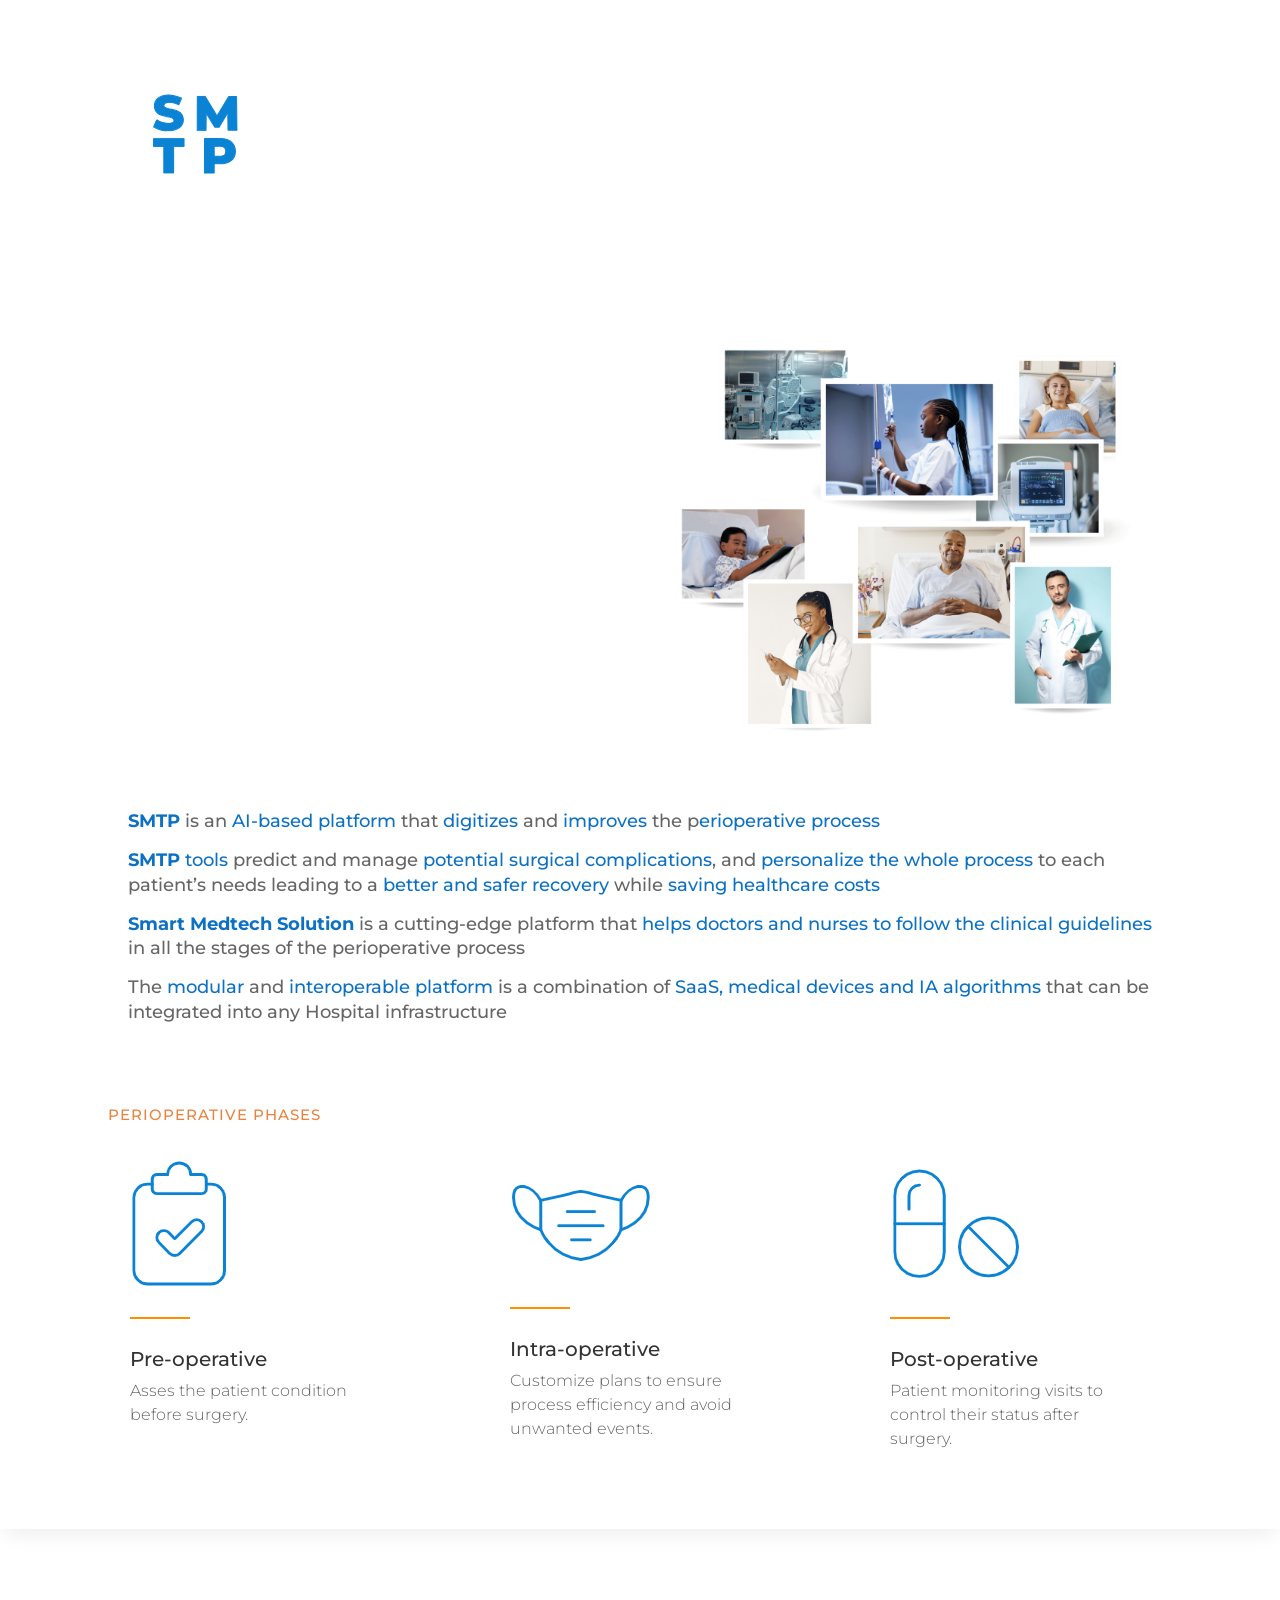
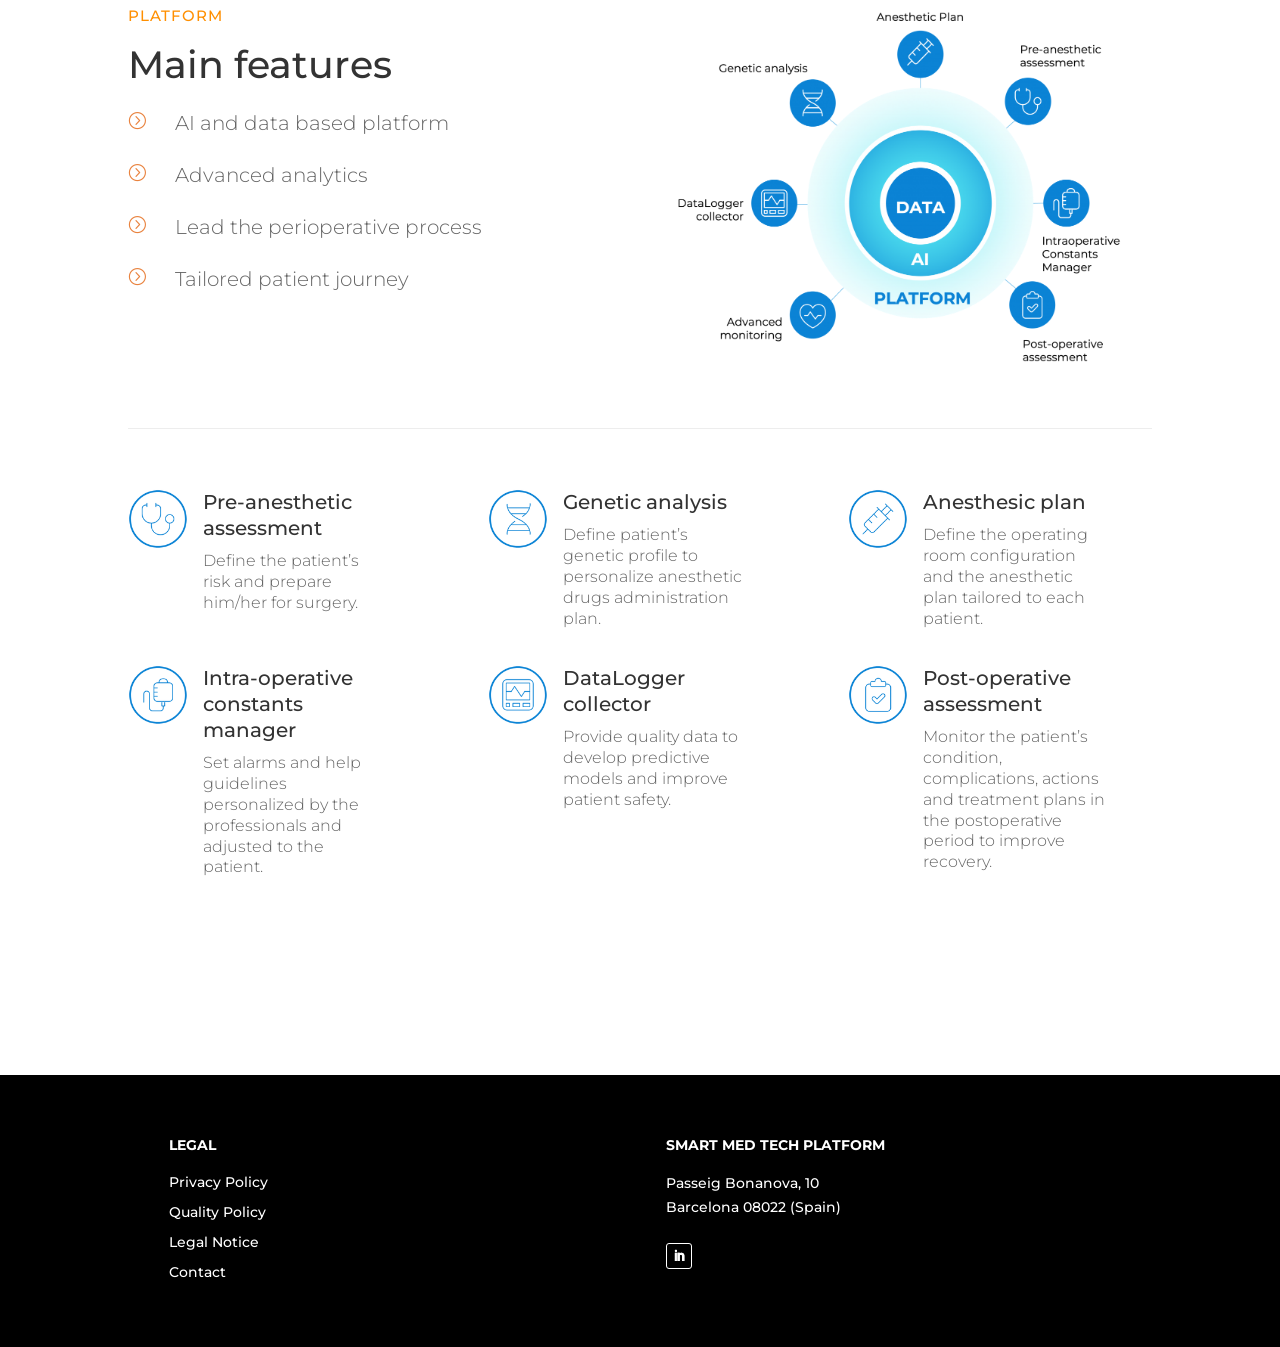
==== index.html @ 5426f7e4 "Static copy of smtp.health" ====
<!DOCTYPE html>
<html lang="en-US">
<head>
	<meta charset="UTF-8" />
<meta http-equiv="X-UA-Compatible" content="IE=edge">
	<script type="text/javascript">
		document.documentElement.className = 'js';
	</script>
	
	<title>SMTP | SmartMedTechPlatform</title>
<style id="et-builder-googlefonts-cached-inline">/* Original: https://fonts.googleapis.com/css?family=Montserrat:100,100italic,200,200italic,300,300italic,regular,italic,500,500italic,600,600italic,700,700italic,800,800italic,900,900italic&#038;subset=latin,latin-ext&#038;display=swap *//* User Agent: Mozilla/5.0 (Unknown; Linux x86_64) AppleWebKit/538.1 (KHTML, like Gecko) Safari/538.1 Daum/4.1 */@font-face {font-family: 'Montserrat';font-style: italic;font-weight: 100;font-display: swap;src: url(fonts/montserrat_v31_JTUFjIg1_i6t8kCHKm459Wx7xQYXK0vOoz6jq6R8WXZ0ow.ttf) format('truetype');}@font-face {font-family: 'Montserrat';font-style: italic;font-weight: 200;font-display: swap;src: url(fonts/montserrat_v31_JTUFjIg1_i6t8kCHKm459Wx7xQYXK0vOoz6jqyR9WXZ0ow.ttf) format('truetype');}@font-face {font-family: 'Montserrat';font-style: italic;font-weight: 300;font-display: swap;src: url(fonts/montserrat_v31_JTUFjIg1_i6t8kCHKm459Wx7xQYXK0vOoz6jq_p9WXZ0ow.ttf) format('truetype');}@font-face {font-family: 'Montserrat';font-style: italic;font-weight: 400;font-display: swap;src: url(fonts/montserrat_v31_JTUFjIg1_i6t8kCHKm459Wx7xQYXK0vOoz6jq6R9WXZ0ow.ttf) format('truetype');}@font-face {font-family: 'Montserrat';font-style: italic;font-weight: 500;font-display: swap;src: url(fonts/montserrat_v31_JTUFjIg1_i6t8kCHKm459Wx7xQYXK0vOoz6jq5Z9WXZ0ow.ttf) format('truetype');}@font-face {font-family: 'Montserrat';font-style: italic;font-weight: 600;font-display: swap;src: url(fonts/montserrat_v31_JTUFjIg1_i6t8kCHKm459Wx7xQYXK0vOoz6jq3p6WXZ0ow.ttf) format('truetype');}@font-face {font-family: 'Montserrat';font-style: italic;font-weight: 700;font-display: swap;src: url(fonts/montserrat_v31_JTUFjIg1_i6t8kCHKm459Wx7xQYXK0vOoz6jq0N6WXZ0ow.ttf) format('truetype');}@font-face {font-family: 'Montserrat';font-style: italic;font-weight: 800;font-display: swap;src: url(fonts/montserrat_v31_JTUFjIg1_i6t8kCHKm459Wx7xQYXK0vOoz6jqyR6WXZ0ow.ttf) format('truetype');}@font-face {font-family: 'Montserrat';font-style: italic;font-weight: 900;font-display: swap;src: url(fonts/montserrat_v31_JTUFjIg1_i6t8kCHKm459Wx7xQYXK0vOoz6jqw16WXZ0ow.ttf) format('truetype');}@font-face {font-family: 'Montserrat';font-style: normal;font-weight: 100;font-display: swap;src: url(fonts/montserrat_v31_JTUHjIg1_i6t8kCHKm4532VJOt5-QNFgpCtr6Xw3aX8.ttf) format('truetype');}@font-face {font-family: 'Montserrat';font-style: normal;font-weight: 200;font-display: swap;src: url(fonts/montserrat_v31_JTUHjIg1_i6t8kCHKm4532VJOt5-QNFgpCvr6Hw3aX8.ttf) format('truetype');}@font-face {font-family: 'Montserrat';font-style: normal;font-weight: 300;font-display: swap;src: url(fonts/montserrat_v31_JTUHjIg1_i6t8kCHKm4532VJOt5-QNFgpCs16Hw3aX8.ttf) format('truetype');}@font-face {font-family: 'Montserrat';font-style: normal;font-weight: 400;font-display: swap;src: url(fonts/montserrat_v31_JTUHjIg1_i6t8kCHKm4532VJOt5-QNFgpCtr6Hw3aX8.ttf) format('truetype');}@font-face {font-family: 'Montserrat';font-style: normal;font-weight: 500;font-display: swap;src: url(fonts/montserrat_v31_JTUHjIg1_i6t8kCHKm4532VJOt5-QNFgpCtZ6Hw3aX8.ttf) format('truetype');}@font-face {font-family: 'Montserrat';font-style: normal;font-weight: 600;font-display: swap;src: url(fonts/montserrat_v31_JTUHjIg1_i6t8kCHKm4532VJOt5-QNFgpCu173w3aX8.ttf) format('truetype');}@font-face {font-family: 'Montserrat';font-style: normal;font-weight: 700;font-display: swap;src: url(fonts/montserrat_v31_JTUHjIg1_i6t8kCHKm4532VJOt5-QNFgpCuM73w3aX8.ttf) format('truetype');}@font-face {font-family: 'Montserrat';font-style: normal;font-weight: 800;font-display: swap;src: url(fonts/montserrat_v31_JTUHjIg1_i6t8kCHKm4532VJOt5-QNFgpCvr73w3aX8.ttf) format('truetype');}@font-face {font-family: 'Montserrat';font-style: normal;font-weight: 900;font-display: swap;src: url(fonts/montserrat_v31_JTUHjIg1_i6t8kCHKm4532VJOt5-QNFgpCvC73w3aX8.ttf) format('truetype');}/* User Agent: Mozilla/5.0 (Windows NT 6.1; WOW64; rv:27.0) Gecko/20100101 Firefox/27.0 */@font-face {font-family: 'Montserrat';font-style: italic;font-weight: 100;font-display: swap;src: url(fonts/montserrat_v31_JTUFjIg1_i6t8kCHKm459Wx7xQYXK0vOoz6jq6R8WXZ0oA.woff) format('woff');}@font-face {font-family: 'Montserrat';font-style: italic;font-weight: 200;font-display: swap;src: url(fonts/montserrat_v31_JTUFjIg1_i6t8kCHKm459Wx7xQYXK0vOoz6jqyR9WXZ0oA.woff) format('woff');}@font-face {font-family: 'Montserrat';font-style: italic;font-weight: 300;font-display: swap;src: url(fonts/montserrat_v31_JTUFjIg1_i6t8kCHKm459Wx7xQYXK0vOoz6jq_p9WXZ0oA.woff) format('woff');}@font-face {font-family: 'Montserrat';font-style: italic;font-weight: 400;font-display: swap;src: url(fonts/montserrat_v31_JTUFjIg1_i6t8kCHKm459Wx7xQYXK0vOoz6jq6R9WXZ0oA.woff) format('woff');}@font-face {font-family: 'Montserrat';font-style: italic;font-weight: 500;font-display: swap;src: url(fonts/montserrat_v31_JTUFjIg1_i6t8kCHKm459Wx7xQYXK0vOoz6jq5Z9WXZ0oA.woff) format('woff');}@font-face {font-family: 'Montserrat';font-style: italic;font-weight: 600;font-display: swap;src: url(fonts/montserrat_v31_JTUFjIg1_i6t8kCHKm459Wx7xQYXK0vOoz6jq3p6WXZ0oA.woff) format('woff');}@font-face {font-family: 'Montserrat';font-style: italic;font-weight: 700;font-display: swap;src: url(fonts/montserrat_v31_JTUFjIg1_i6t8kCHKm459Wx7xQYXK0vOoz6jq0N6WXZ0oA.woff) format('woff');}@font-face {font-family: 'Montserrat';font-style: italic;font-weight: 800;font-display: swap;src: url(fonts/montserrat_v31_JTUFjIg1_i6t8kCHKm459Wx7xQYXK0vOoz6jqyR6WXZ0oA.woff) format('woff');}@font-face {font-family: 'Montserrat';font-style: italic;font-weight: 900;font-display: swap;src: url(fonts/montserrat_v31_JTUFjIg1_i6t8kCHKm459Wx7xQYXK0vOoz6jqw16WXZ0oA.woff) format('woff');}@font-face {font-family: 'Montserrat';font-style: normal;font-weight: 100;font-display: swap;src: url(fonts/montserrat_v31_JTUHjIg1_i6t8kCHKm4532VJOt5-QNFgpCtr6Xw3aXw.woff) format('woff');}@font-face {font-family: 'Montserrat';font-style: normal;font-weight: 200;font-display: swap;src: url(fonts/montserrat_v31_JTUHjIg1_i6t8kCHKm4532VJOt5-QNFgpCvr6Hw3aXw.woff) format('woff');}@font-face {font-family: 'Montserrat';font-style: normal;font-weight: 300;font-display: swap;src: url(fonts/montserrat_v31_JTUHjIg1_i6t8kCHKm4532VJOt5-QNFgpCs16Hw3aXw.woff) format('woff');}@font-face {font-family: 'Montserrat';font-style: normal;font-weight: 400;font-display: swap;src: url(fonts/montserrat_v31_JTUHjIg1_i6t8kCHKm4532VJOt5-QNFgpCtr6Hw3aXw.woff) format('woff');}@font-face {font-family: 'Montserrat';font-style: normal;font-weight: 500;font-display: swap;src: url(fonts/montserrat_v31_JTUHjIg1_i6t8kCHKm4532VJOt5-QNFgpCtZ6Hw3aXw.woff) format('woff');}@font-face {font-family: 'Montserrat';font-style: normal;font-weight: 600;font-display: swap;src: url(fonts/montserrat_v31_JTUHjIg1_i6t8kCHKm4532VJOt5-QNFgpCu173w3aXw.woff) format('woff');}@font-face {font-family: 'Montserrat';font-style: normal;font-weight: 700;font-display: swap;src: url(fonts/montserrat_v31_JTUHjIg1_i6t8kCHKm4532VJOt5-QNFgpCuM73w3aXw.woff) format('woff');}@font-face {font-family: 'Montserrat';font-style: normal;font-weight: 800;font-display: swap;src: url(fonts/montserrat_v31_JTUHjIg1_i6t8kCHKm4532VJOt5-QNFgpCvr73w3aXw.woff) format('woff');}@font-face {font-family: 'Montserrat';font-style: normal;font-weight: 900;font-display: swap;src: url(fonts/montserrat_v31_JTUHjIg1_i6t8kCHKm4532VJOt5-QNFgpCvC73w3aXw.woff) format('woff');}/* User Agent: Mozilla/5.0 (Windows NT 6.3; rv:39.0) Gecko/20100101 Firefox/39.0 */@font-face {font-family: 'Montserrat';font-style: italic;font-weight: 100;font-display: swap;src: url(fonts/montserrat_v31_JTUFjIg1_i6t8kCHKm459Wx7xQYXK0vOoz6jq6R8WXZ0pg.woff2) format('woff2');}@font-face {font-family: 'Montserrat';font-style: italic;font-weight: 200;font-display: swap;src: url(fonts/montserrat_v31_JTUFjIg1_i6t8kCHKm459Wx7xQYXK0vOoz6jqyR9WXZ0pg.woff2) format('woff2');}@font-face {font-family: 'Montserrat';font-style: italic;font-weight: 300;font-display: swap;src: url(fonts/montserrat_v31_JTUFjIg1_i6t8kCHKm459Wx7xQYXK0vOoz6jq_p9WXZ0pg.woff2) format('woff2');}@font-face {font-family: 'Montserrat';font-style: italic;font-weight: 400;font-display: swap;src: url(fonts/montserrat_v31_JTUFjIg1_i6t8kCHKm459Wx7xQYXK0vOoz6jq6R9WXZ0pg.woff2) format('woff2');}@font-face {font-family: 'Montserrat';font-style: italic;font-weight: 500;font-display: swap;src: url(fonts/montserrat_v31_JTUFjIg1_i6t8kCHKm459Wx7xQYXK0vOoz6jq5Z9WXZ0pg.woff2) format('woff2');}@font-face {font-family: 'Montserrat';font-style: italic;font-weight: 600;font-display: swap;src: url(fonts/montserrat_v31_JTUFjIg1_i6t8kCHKm459Wx7xQYXK0vOoz6jq3p6WXZ0pg.woff2) format('woff2');}@font-face {font-family: 'Montserrat';font-style: italic;font-weight: 700;font-display: swap;src: url(fonts/montserrat_v31_JTUFjIg1_i6t8kCHKm459Wx7xQYXK0vOoz6jq0N6WXZ0pg.woff2) format('woff2');}@font-face {font-family: 'Montserrat';font-style: italic;font-weight: 800;font-display: swap;src: url(fonts/montserrat_v31_JTUFjIg1_i6t8kCHKm459Wx7xQYXK0vOoz6jqyR6WXZ0pg.woff2) format('woff2');}@font-face {font-family: 'Montserrat';font-style: italic;font-weight: 900;font-display: swap;src: url(fonts/montserrat_v31_JTUFjIg1_i6t8kCHKm459Wx7xQYXK0vOoz6jqw16WXZ0pg.woff2) format('woff2');}@font-face {font-family: 'Montserrat';font-style: normal;font-weight: 100;font-display: swap;src: url(fonts/montserrat_v31_JTUHjIg1_i6t8kCHKm4532VJOt5-QNFgpCtr6Xw3aXo.woff2) format('woff2');}@font-face {font-family: 'Montserrat';font-style: normal;font-weight: 200;font-display: swap;src: url(fonts/montserrat_v31_JTUHjIg1_i6t8kCHKm4532VJOt5-QNFgpCvr6Hw3aXo.woff2) format('woff2');}@font-face {font-family: 'Montserrat';font-style: normal;font-weight: 300;font-display: swap;src: url(fonts/montserrat_v31_JTUHjIg1_i6t8kCHKm4532VJOt5-QNFgpCs16Hw3aXo.woff2) format('woff2');}@font-face {font-family: 'Montserrat';font-style: normal;font-weight: 400;font-display: swap;src: url(fonts/montserrat_v31_JTUHjIg1_i6t8kCHKm4532VJOt5-QNFgpCtr6Hw3aXo.woff2) format('woff2');}@font-face {font-family: 'Montserrat';font-style: normal;font-weight: 500;font-display: swap;src: url(fonts/montserrat_v31_JTUHjIg1_i6t8kCHKm4532VJOt5-QNFgpCtZ6Hw3aXo.woff2) format('woff2');}@font-face {font-family: 'Montserrat';font-style: normal;font-weight: 600;font-display: swap;src: url(fonts/montserrat_v31_JTUHjIg1_i6t8kCHKm4532VJOt5-QNFgpCu173w3aXo.woff2) format('woff2');}@font-face {font-family: 'Montserrat';font-style: normal;font-weight: 700;font-display: swap;src: url(fonts/montserrat_v31_JTUHjIg1_i6t8kCHKm4532VJOt5-QNFgpCuM73w3aXo.woff2) format('woff2');}@font-face {font-family: 'Montserrat';font-style: normal;font-weight: 800;font-display: swap;src: url(fonts/montserrat_v31_JTUHjIg1_i6t8kCHKm4532VJOt5-QNFgpCvr73w3aXo.woff2) format('woff2');}@font-face {font-family: 'Montserrat';font-style: normal;font-weight: 900;font-display: swap;src: url(fonts/montserrat_v31_JTUHjIg1_i6t8kCHKm4532VJOt5-QNFgpCvC73w3aXo.woff2) format('woff2');}</style><meta name='robots' content='max-image-preview:large' />
<script type="text/javascript">
			let jqueryParams=[],jQuery=function(r){return jqueryParams=[...jqueryParams,r],jQuery},$=function(r){return jqueryParams=[...jqueryParams,r],$};window.jQuery=jQuery,window.$=jQuery;let customHeadScripts=!1;jQuery.fn=jQuery.prototype={},$.fn=jQuery.prototype={},jQuery.noConflict=function(r){if(window.jQuery)return jQuery=window.jQuery,$=window.jQuery,customHeadScripts=!0,jQuery.noConflict},jQuery.ready=function(r){jqueryParams=[...jqueryParams,r]},$.ready=function(r){jqueryParams=[...jqueryParams,r]},jQuery.load=function(r){jqueryParams=[...jqueryParams,r]},$.load=function(r){jqueryParams=[...jqueryParams,r]},jQuery.fn.ready=function(r){jqueryParams=[...jqueryParams,r]},$.fn.ready=function(r){jqueryParams=[...jqueryParams,r]};</script><meta content="Divi v.4.11.3" name="generator"/><style id='divi-style-inline-inline-css' type='text/css'>
/*!
Theme Name: Divi
Theme URI: http://www.elegantthemes.com/gallery/divi/
Version: 4.11.3
Description: Smart. Flexible. Beautiful. Divi is the most powerful theme in our collection.
Author: Elegant Themes
Author URI: http://www.elegantthemes.com
License: GNU General Public License v2
License URI: http://www.gnu.org/licenses/gpl-2.0.html
*/

a,abbr,acronym,address,applet,b,big,blockquote,body,center,cite,code,dd,del,dfn,div,dl,dt,em,fieldset,font,form,h1,h2,h3,h4,h5,h6,html,i,iframe,img,ins,kbd,label,legend,li,object,ol,p,pre,q,s,samp,small,span,strike,strong,sub,sup,tt,u,ul,var{margin:0;padding:0;border:0;outline:0;font-size:100%;-ms-text-size-adjust:100%;-webkit-text-size-adjust:100%;vertical-align:baseline;background:transparent}body{line-height:1}ol,ul{list-style:none}blockquote,q{quotes:none}blockquote:after,blockquote:before,q:after,q:before{content:"";content:none}blockquote{margin:20px 0 30px;border-left:5px solid;padding-left:20px}:focus{outline:0}del{text-decoration:line-through}pre{overflow:auto;padding:10px}figure{margin:0}table{border-collapse:collapse;border-spacing:0}article,aside,footer,header,hgroup,nav,section{display:block}body{font-family:Open Sans,Arial,sans-serif;font-size:14px;color:#666;background-color:#fff;line-height:1.7em;font-weight:500;-webkit-font-smoothing:antialiased;-moz-osx-font-smoothing:grayscale}body.page-template-page-template-blank-php #page-container{padding-top:0!important}body.et_cover_background{background-size:cover!important;background-position:top!important;background-repeat:no-repeat!important;background-attachment:fixed}a{color:#2ea3f2}a,a:hover{text-decoration:none}p{padding-bottom:1em}p:not(.has-background):last-of-type{padding-bottom:0}p.et_normal_padding{padding-bottom:1em}strong{font-weight:700}cite,em,i{font-style:italic}code,pre{font-family:Courier New,monospace;margin-bottom:10px}ins{text-decoration:none}sub,sup{height:0;line-height:1;position:relative;vertical-align:baseline}sup{bottom:.8em}sub{top:.3em}dl{margin:0 0 1.5em}dl dt{font-weight:700}dd{margin-left:1.5em}blockquote p{padding-bottom:0}embed,iframe,object,video{max-width:100%}h1,h2,h3,h4,h5,h6{color:#333;padding-bottom:10px;line-height:1em;font-weight:500}h1 a,h2 a,h3 a,h4 a,h5 a,h6 a{color:inherit}h1{font-size:30px}h2{font-size:26px}h3{font-size:22px}h4{font-size:18px}h5{font-size:16px}h6{font-size:14px}input{-webkit-appearance:none}input[type=checkbox]{-webkit-appearance:checkbox}input[type=radio]{-webkit-appearance:radio}input.text,input.title,input[type=email],input[type=password],input[type=tel],input[type=text],select,textarea{background-color:#fff;border:1px solid #bbb;padding:2px;color:#4e4e4e}input.text:focus,input.title:focus,input[type=text]:focus,select:focus,textarea:focus{border-color:#2d3940;color:#3e3e3e}input.text,input.title,input[type=text],select,textarea{margin:0}textarea{padding:4px}button,input,select,textarea{font-family:inherit}img{max-width:100%;height:auto}.clear{clear:both}br.clear{margin:0;padding:0}.pagination{clear:both}#et_search_icon:hover,.et-social-icon a:hover,.et_password_protected_form .et_submit_button,.form-submit .et_pb_buttontton.alt.disabled,.nav-single a,.posted_in a{color:#2ea3f2}.et-search-form,blockquote{border-color:#2ea3f2}#main-content{background-color:#fff}.container{width:80%;max-width:1080px;margin:auto;position:relative}body:not(.et-tb) #main-content .container,body:not(.et-tb-has-header) #main-content .container{padding-top:58px}.et_full_width_page #main-content .container:before{display:none}.main_title{margin-bottom:20px}.et_password_protected_form .et_submit_button:hover,.form-submit .et_pb_button:hover{background:rgba(0,0,0,.05)}.et_button_icon_visible .et_pb_button{padding-right:2em;padding-left:.7em}.et_button_icon_visible .et_pb_button:after{opacity:1;margin-left:0}.et_button_left .et_pb_button:hover:after{left:.15em}.et_button_left .et_pb_button:after{margin-left:0;left:1em}.et_button_icon_visible.et_button_left .et_pb_button,.et_button_left .et_pb_button:hover,.et_button_left .et_pb_module .et_pb_button:hover{padding-left:2em;padding-right:.7em}.et_button_icon_visible.et_button_left .et_pb_button:after,.et_button_left .et_pb_button:hover:after{left:.15em}.et_password_protected_form .et_submit_button:hover,.form-submit .et_pb_button:hover{padding:.3em 1em}.et_button_no_icon .et_pb_button:after{display:none}.et_button_no_icon.et_button_icon_visible.et_button_left .et_pb_button,.et_button_no_icon.et_button_left .et_pb_button:hover,.et_button_no_icon .et_pb_button,.et_button_no_icon .et_pb_button:hover{padding:.3em 1em!important}.et_button_custom_icon .et_pb_button:after{line-height:1.7em}.et_button_custom_icon.et_button_icon_visible .et_pb_button:after,.et_button_custom_icon .et_pb_button:hover:after{margin-left:.3em}#left-area .post_format-post-format-gallery .wp-block-gallery:first-of-type{padding:0;margin-bottom:-16px}.entry-content table:not(.variations){border:1px solid #eee;margin:0 0 15px;text-align:left;width:100%}.entry-content thead th,.entry-content tr th{color:#555;font-weight:700;padding:9px 24px}.entry-content tr td{border-top:1px solid #eee;padding:6px 24px}#left-area ul,.entry-content ul,.et-l--body ul,.et-l--footer ul,.et-l--header ul{list-style-type:disc;padding:0 0 23px 1em;line-height:26px}#left-area ol,.entry-content ol,.et-l--body ol,.et-l--footer ol,.et-l--header ol{list-style-type:decimal;list-style-position:inside;padding:0 0 23px;line-height:26px}#left-area ul li ul,.entry-content ul li ol{padding:2px 0 2px 20px}#left-area ol li ul,.entry-content ol li ol,.et-l--body ol li ol,.et-l--footer ol li ol,.et-l--header ol li ol{padding:2px 0 2px 35px}#left-area ul.wp-block-gallery{display:-webkit-box;display:-ms-flexbox;display:flex;-ms-flex-wrap:wrap;flex-wrap:wrap;list-style-type:none;padding:0}#left-area ul.products{padding:0!important;line-height:1.7!important;list-style:none!important}.gallery-item a{display:block}.gallery-caption,.gallery-item a{width:90%}#wpadminbar{z-index:100001}#left-area .post-meta{font-size:14px;padding-bottom:15px}#left-area .post-meta a{text-decoration:none;color:#666}#left-area .et_featured_image{padding-bottom:7px}.single .post{padding-bottom:25px}body.single .et_audio_content{margin-bottom:-6px}.nav-single a{text-decoration:none;color:#2ea3f2;font-size:14px;font-weight:400}.nav-previous{float:left}.nav-next{float:right}.et_password_protected_form p input{background-color:#eee;border:none!important;width:100%!important;border-radius:0!important;font-size:14px;color:#999!important;padding:16px!important;-webkit-box-sizing:border-box;box-sizing:border-box}.et_password_protected_form label{display:none}.et_password_protected_form .et_submit_button{font-family:inherit;display:block;float:right;margin:8px auto 0;cursor:pointer}.post-password-required p.nocomments.container{max-width:100%}.post-password-required p.nocomments.container:before{display:none}.aligncenter,div.post .new-post .aligncenter{display:block;margin-left:auto;margin-right:auto}.wp-caption{border:1px solid #ddd;text-align:center;background-color:#f3f3f3;margin-bottom:10px;max-width:96%;padding:8px}.wp-caption.alignleft{margin:0 30px 20px 0}.wp-caption.alignright{margin:0 0 20px 30px}.wp-caption img{margin:0;padding:0;border:0}.wp-caption p.wp-caption-text{font-size:12px;padding:0 4px 5px;margin:0}.alignright{float:right}.alignleft{float:left}img.alignleft{display:inline;float:left;margin-right:15px}img.alignright{display:inline;float:right;margin-left:15px}.page.et_pb_pagebuilder_layout #main-content{background-color:transparent}body #main-content .et_builder_inner_content>h1,body #main-content .et_builder_inner_content>h2,body #main-content .et_builder_inner_content>h3,body #main-content .et_builder_inner_content>h4,body #main-content .et_builder_inner_content>h5,body #main-content .et_builder_inner_content>h6{line-height:1.4em}body #main-content .et_builder_inner_content>p{line-height:1.7em}.wp-block-pullquote{margin:20px 0 30px}.wp-block-pullquote.has-background blockquote{border-left:none}.wp-block-group.has-background{padding:1.5em 1.5em .5em}@media (min-width:981px){#left-area{width:79.125%;padding-bottom:23px}#main-content .container:before{content:"";position:absolute;top:0;height:100%;width:1px;background-color:#e2e2e2}.et_full_width_page #left-area,.et_no_sidebar #left-area{float:none;width:100%!important}.et_full_width_page #left-area{padding-bottom:0}.et_no_sidebar #main-content .container:before{display:none}}@media (max-width:980px){#page-container{padding-top:80px}.et-tb #page-container,.et-tb-has-header #page-container{padding-top:0!important}#left-area,#sidebar{width:100%!important}#main-content .container:before{display:none!important}.et_full_width_page .et_gallery_item:nth-child(4n+1){clear:none}}@media print{#page-container{padding-top:0!important}}#wp-admin-bar-et-use-visual-builder a:before{font-family:ETmodules!important;content:"\e625";font-size:30px!important;width:28px;margin-top:-3px;color:#974df3!important}#wp-admin-bar-et-use-visual-builder:hover a:before{color:#fff!important}#wp-admin-bar-et-use-visual-builder:hover a,#wp-admin-bar-et-use-visual-builder a:hover{transition:background-color .5s ease;-webkit-transition:background-color .5s ease;-moz-transition:background-color .5s ease;background-color:#7e3bd0!important;color:#fff!important}* html .clearfix,:first-child+html .clearfix{zoom:1}.iphone .et_pb_section_video_bg video::-webkit-media-controls-start-playback-button{display:none!important;-webkit-appearance:none}.et_mobile_device .et_pb_section_parallax .et_pb_parallax_css{background-attachment:scroll}.et-social-facebook a.icon:before{content:"\e093"}.et-social-twitter a.icon:before{content:"\e094"}.et-social-google-plus a.icon:before{content:"\e096"}.et-social-instagram a.icon:before{content:"\e09a"}.et-social-rss a.icon:before{content:"\e09e"}.ai1ec-single-event:after{content:" ";display:table;clear:both}.evcal_event_details .evcal_evdata_cell .eventon_details_shading_bot.eventon_details_shading_bot{z-index:3}.wp-block-divi-layout{margin-bottom:1em}*{-webkit-box-sizing:border-box;box-sizing:border-box}#et-info-email:before,#et-info-phone:before,#et_search_icon:before,.comment-reply-link:after,.et-cart-info span:before,.et-pb-arrow-next:before,.et-pb-arrow-prev:before,.et-social-icon a:before,.et_audio_container .mejs-playpause-button button:before,.et_audio_container .mejs-volume-button button:before,.et_overlay:before,.et_password_protected_form .et_submit_button:after,.et_pb_button:after,.et_pb_contact_reset:after,.et_pb_contact_submit:after,.et_pb_font_icon:before,.et_pb_newsletter_button:after,.et_pb_pricing_table_button:after,.et_pb_promo_button:after,.et_pb_social_icon a.icon:before,.et_pb_testimonial:before,.et_pb_toggle_title:before,.form-submit .et_pb_button:after,.mobile_menu_bar:before,a.et_pb_more_button:after{font-family:ETmodules!important;speak:none;font-style:normal;font-weight:400;-webkit-font-feature-settings:normal;font-feature-settings:normal;font-variant:normal;text-transform:none;line-height:1;-webkit-font-smoothing:antialiased;-moz-osx-font-smoothing:grayscale;text-shadow:0 0;direction:ltr}.et_pb_custom_button_icon.et_pb_button:after,.et_pb_login .et_pb_custom_button_icon.et_pb_button:after{content:attr(data-icon)}.et_pb_woo_custom_button_icon .et_pb_custom_button_icon.et_pb_button:after{content:attr(data-icon)!important}.et-pb-icon{font-family:ETmodules;content:attr(data-icon);speak:none;font-weight:400;-webkit-font-feature-settings:normal;font-feature-settings:normal;font-variant:normal;text-transform:none;line-height:1;-webkit-font-smoothing:antialiased;font-size:96px;font-style:normal;display:inline-block;-webkit-box-sizing:border-box;box-sizing:border-box;direction:ltr}#et-ajax-saving{display:none;-webkit-transition:background .3s,-webkit-box-shadow .3s;transition:background .3s,-webkit-box-shadow .3s;transition:background .3s,box-shadow .3s;transition:background .3s,box-shadow .3s,-webkit-box-shadow .3s;-webkit-box-shadow:rgba(0,139,219,.247059) 0 0 60px;box-shadow:0 0 60px rgba(0,139,219,.247059);position:fixed;top:50%;left:50%;width:50px;height:50px;background:#fff;border-radius:50px;margin:-25px 0 0 -25px;z-index:999999;text-align:center}#et-ajax-saving img{margin:9px}.et-safe-mode-indicator,.et-safe-mode-indicator:focus,.et-safe-mode-indicator:hover{-webkit-box-shadow:0 5px 10px rgba(41,196,169,.15);box-shadow:0 5px 10px rgba(41,196,169,.15);background:#29c4a9;color:#fff;font-size:14px;font-weight:600;padding:12px;line-height:16px;border-radius:3px;position:fixed;bottom:30px;right:30px;z-index:999999;text-decoration:none;font-family:Open Sans,sans-serif;-webkit-font-smoothing:antialiased;-moz-osx-font-smoothing:grayscale}.et_pb_button{font-size:20px;font-weight:500;padding:.3em 1em;line-height:1.7em!important;background-color:transparent;background-size:cover;background-position:50%;background-repeat:no-repeat;border:2px solid;border-radius:3px;-webkit-transition-duration:.2s;transition-duration:.2s;-webkit-transition-property:all!important;transition-property:all!important}.et_pb_button,.et_pb_button_inner{position:relative}.et_pb_button:hover,.et_pb_module .et_pb_button:hover{border:2px solid transparent;padding:.3em 2em .3em .7em}.et_pb_button:hover{background-color:hsla(0,0%,100%,.2)}.et_pb_bg_layout_light.et_pb_button:hover,.et_pb_bg_layout_light .et_pb_button:hover{background-color:rgba(0,0,0,.05)}.et_pb_button:after,.et_pb_button:before{font-size:32px;line-height:1em;content:"\35";opacity:0;position:absolute;margin-left:-1em;-webkit-transition:all .2s;transition:all .2s;text-transform:none;-webkit-font-feature-settings:"kern" off;font-feature-settings:"kern" off;font-variant:none;font-style:normal;font-weight:400;text-shadow:none}.et_pb_button.et_hover_enabled:hover:after,.et_pb_button.et_pb_hovered:hover:after{-webkit-transition:none!important;transition:none!important}.et_pb_button:before{display:none}.et_pb_button:hover:after{opacity:1;margin-left:0}.et_pb_column_1_3 h1,.et_pb_column_1_4 h1,.et_pb_column_1_5 h1,.et_pb_column_1_6 h1,.et_pb_column_2_5 h1{font-size:26px}.et_pb_column_1_3 h2,.et_pb_column_1_4 h2,.et_pb_column_1_5 h2,.et_pb_column_1_6 h2,.et_pb_column_2_5 h2{font-size:23px}.et_pb_column_1_3 h3,.et_pb_column_1_4 h3,.et_pb_column_1_5 h3,.et_pb_column_1_6 h3,.et_pb_column_2_5 h3{font-size:20px}.et_pb_column_1_3 h4,.et_pb_column_1_4 h4,.et_pb_column_1_5 h4,.et_pb_column_1_6 h4,.et_pb_column_2_5 h4{font-size:18px}.et_pb_column_1_3 h5,.et_pb_column_1_4 h5,.et_pb_column_1_5 h5,.et_pb_column_1_6 h5,.et_pb_column_2_5 h5{font-size:16px}.et_pb_column_1_3 h6,.et_pb_column_1_4 h6,.et_pb_column_1_5 h6,.et_pb_column_1_6 h6,.et_pb_column_2_5 h6{font-size:15px}.et_pb_bg_layout_dark,.et_pb_bg_layout_dark h1,.et_pb_bg_layout_dark h2,.et_pb_bg_layout_dark h3,.et_pb_bg_layout_dark h4,.et_pb_bg_layout_dark h5,.et_pb_bg_layout_dark h6{color:#fff!important}.et_pb_module.et_pb_text_align_left{text-align:left}.et_pb_module.et_pb_text_align_center{text-align:center}.et_pb_module.et_pb_text_align_right{text-align:right}.et_pb_module.et_pb_text_align_justified{text-align:justify}.clearfix:after{visibility:hidden;display:block;font-size:0;content:" ";clear:both;height:0}.et_pb_bg_layout_light .et_pb_more_button{color:#2ea3f2}.et_builder_inner_content{position:relative;z-index:1}header .et_builder_inner_content{z-index:2}.et_pb_css_mix_blend_mode_passthrough{mix-blend-mode:unset!important}.et_pb_image_container{margin:-20px -20px 29px}.et_pb_module_inner{position:relative}.et_hover_enabled_preview{z-index:2}.et_hover_enabled:hover{position:relative;z-index:2}.et_pb_all_tabs,.et_pb_module,.et_pb_posts_nav a,.et_pb_tab,.et_pb_with_background{background-size:cover;background-position:50%;background-repeat:no-repeat}.et_pb_with_border{position:relative;border:0 solid #333}.post-password-required .et_pb_row{padding:0;width:100%}.post-password-required .et_password_protected_form{min-height:0}body.et_pb_pagebuilder_layout.et_pb_show_title .post-password-required .et_password_protected_form h1,body:not(.et_pb_pagebuilder_layout) .post-password-required .et_password_protected_form h1{display:none}.et_pb_no_bg{padding:0!important}.et_overlay.et_pb_inline_icon:before,.et_pb_inline_icon:before{content:attr(data-icon)}.et_pb_more_button{color:inherit;text-shadow:none;text-decoration:none;display:inline-block;margin-top:20px}.et_parallax_bg_wrap{overflow:hidden;position:absolute;top:0;right:0;bottom:0;left:0}.et_parallax_bg{background-repeat:no-repeat;background-position:top;background-size:cover;position:absolute;bottom:0;left:0;width:100%;height:100%;display:block}.et_parallax_bg.et_parallax_bg__hover,.et_parallax_bg.et_parallax_bg_phone,.et_parallax_bg.et_parallax_bg_tablet,.et_pb_section_parallax_hover:hover .et_parallax_bg:not(.et_parallax_bg__hover){display:none}.et_pb_section_parallax_hover:hover .et_parallax_bg.et_parallax_bg__hover{display:block}.et_pb_module.et_pb_section_parallax,.et_pb_posts_nav a.et_pb_section_parallax,.et_pb_tab.et_pb_section_parallax{position:relative}.et_pb_section_parallax .et_pb_parallax_css,.et_pb_slides .et_parallax_bg.et_pb_parallax_css{background-attachment:fixed}body.et-bfb .et_pb_section_parallax .et_pb_parallax_css,body.et-bfb .et_pb_slides .et_parallax_bg.et_pb_parallax_css{background-attachment:scroll;bottom:auto}.et_pb_section_parallax.et_pb_column .et_pb_module,.et_pb_section_parallax.et_pb_row .et_pb_column,.et_pb_section_parallax.et_pb_row .et_pb_module{z-index:9;position:relative}.et_pb_more_button:hover:after{opacity:1;margin-left:0}.et_pb_preload .et_pb_section_video_bg,.et_pb_preload>div{visibility:hidden}.et_pb_preload,.et_pb_section.et_pb_section_video.et_pb_preload{position:relative;background:#464646!important}.et_pb_preload:before{content:"";position:absolute;top:50%;left:50%;background:url(wp-content/themes/Divi/includes/builder/styles/images/preloader.gif) no-repeat;border-radius:32px;width:32px;height:32px;margin:-16px 0 0 -16px}.box-shadow-overlay{position:absolute;top:0;left:0;width:100%;height:100%;z-index:10;pointer-events:none}.et_pb_section>.box-shadow-overlay~.et_pb_row{z-index:11}.et_pb_row>.box-shadow-overlay{z-index:8}.has-box-shadow-overlay{position:relative}.et_clickable{cursor:pointer}.screen-reader-text{border:0;clip:rect(1px,1px,1px,1px);-webkit-clip-path:inset(50%);clip-path:inset(50%);height:1px;margin:-1px;overflow:hidden;padding:0;position:absolute!important;width:1px;word-wrap:normal!important}.et_multi_view_hidden,.et_multi_view_hidden_image{display:none!important}@keyframes multi-view-image-fade{0%{opacity:0}10%{opacity:.1}20%{opacity:.2}30%{opacity:.3}40%{opacity:.4}50%{opacity:.5}60%{opacity:.6}70%{opacity:.7}80%{opacity:.8}90%{opacity:.9}to{opacity:1}}.et_multi_view_image__loading{visibility:hidden}.et_multi_view_image__loaded{-webkit-animation:multi-view-image-fade .5s;animation:multi-view-image-fade .5s}#et-pb-motion-effects-offset-tracker{visibility:hidden!important;opacity:0;position:absolute;top:0;left:0}.et-pb-before-scroll-animation{opacity:0}header.et-l.et-l--header:after{clear:both;display:block;content:""}.et_pb_module{-webkit-animation-timing-function:linear;animation-timing-function:linear;-webkit-animation-duration:.2s;animation-duration:.2s}@-webkit-keyframes fadeBottom{0%{opacity:0;-webkit-transform:translateY(10%);transform:translateY(10%)}to{opacity:1;-webkit-transform:translateY(0);transform:translateY(0)}}@keyframes fadeBottom{0%{opacity:0;-webkit-transform:translateY(10%);transform:translateY(10%)}to{opacity:1;-webkit-transform:translateY(0);transform:translateY(0)}}@-webkit-keyframes fadeLeft{0%{opacity:0;-webkit-transform:translateX(-10%);transform:translateX(-10%)}to{opacity:1;-webkit-transform:translateX(0);transform:translateX(0)}}@keyframes fadeLeft{0%{opacity:0;-webkit-transform:translateX(-10%);transform:translateX(-10%)}to{opacity:1;-webkit-transform:translateX(0);transform:translateX(0)}}@-webkit-keyframes fadeRight{0%{opacity:0;-webkit-transform:translateX(10%);transform:translateX(10%)}to{opacity:1;-webkit-transform:translateX(0);transform:translateX(0)}}@keyframes fadeRight{0%{opacity:0;-webkit-transform:translateX(10%);transform:translateX(10%)}to{opacity:1;-webkit-transform:translateX(0);transform:translateX(0)}}@-webkit-keyframes fadeTop{0%{opacity:0;-webkit-transform:translateY(-10%);transform:translateY(-10%)}to{opacity:1;-webkit-transform:translateX(0);transform:translateX(0)}}@keyframes fadeTop{0%{opacity:0;-webkit-transform:translateY(-10%);transform:translateY(-10%)}to{opacity:1;-webkit-transform:translateX(0);transform:translateX(0)}}@-webkit-keyframes fadeIn{0%{opacity:0}to{opacity:1}}@keyframes fadeIn{0%{opacity:0}to{opacity:1}}.et-waypoint:not(.et_pb_counters){opacity:0}@media (min-width:981px){.et_pb_section.et_section_specialty div.et_pb_row .et_pb_column .et_pb_column .et_pb_module.et-last-child,.et_pb_section.et_section_specialty div.et_pb_row .et_pb_column .et_pb_column .et_pb_module:last-child,.et_pb_section.et_section_specialty div.et_pb_row .et_pb_column .et_pb_row_inner .et_pb_column .et_pb_module.et-last-child,.et_pb_section.et_section_specialty div.et_pb_row .et_pb_column .et_pb_row_inner .et_pb_column .et_pb_module:last-child,.et_pb_section div.et_pb_row .et_pb_column .et_pb_module.et-last-child,.et_pb_section div.et_pb_row .et_pb_column .et_pb_module:last-child{margin-bottom:0}}@media (max-width:980px){.et_overlay.et_pb_inline_icon_tablet:before,.et_pb_inline_icon_tablet:before{content:attr(data-icon-tablet)}.et_parallax_bg.et_parallax_bg_tablet_exist{display:none}.et_parallax_bg.et_parallax_bg_tablet{display:block}.et_pb_column .et_pb_module{margin-bottom:30px}.et_pb_row .et_pb_column .et_pb_module.et-last-child,.et_pb_row .et_pb_column .et_pb_module:last-child,.et_section_specialty .et_pb_row .et_pb_column .et_pb_module.et-last-child,.et_section_specialty .et_pb_row .et_pb_column .et_pb_module:last-child{margin-bottom:0}.et_pb_more_button{display:inline-block!important}.et_pb_bg_layout_light_tablet.et_pb_button,.et_pb_bg_layout_light_tablet.et_pb_module.et_pb_button,.et_pb_bg_layout_light_tablet .et_pb_more_button{color:#2ea3f2}.et_pb_bg_layout_light_tablet .et_pb_forgot_password a{color:#666}.et_pb_bg_layout_light_tablet h1,.et_pb_bg_layout_light_tablet h2,.et_pb_bg_layout_light_tablet h3,.et_pb_bg_layout_light_tablet h4,.et_pb_bg_layout_light_tablet h5,.et_pb_bg_layout_light_tablet h6{color:#333!important}.et_pb_module .et_pb_bg_layout_light_tablet.et_pb_button{color:#2ea3f2!important}.et_pb_bg_layout_light_tablet{color:#666!important}.et_pb_bg_layout_dark_tablet,.et_pb_bg_layout_dark_tablet h1,.et_pb_bg_layout_dark_tablet h2,.et_pb_bg_layout_dark_tablet h3,.et_pb_bg_layout_dark_tablet h4,.et_pb_bg_layout_dark_tablet h5,.et_pb_bg_layout_dark_tablet h6{color:#fff!important}.et_pb_bg_layout_dark_tablet.et_pb_button,.et_pb_bg_layout_dark_tablet.et_pb_module.et_pb_button,.et_pb_bg_layout_dark_tablet .et_pb_more_button{color:inherit}.et_pb_bg_layout_dark_tablet .et_pb_forgot_password a{color:#fff}.et_pb_module.et_pb_text_align_left-tablet{text-align:left}.et_pb_module.et_pb_text_align_center-tablet{text-align:center}.et_pb_module.et_pb_text_align_right-tablet{text-align:right}.et_pb_module.et_pb_text_align_justified-tablet{text-align:justify}}@media (max-width:767px){.et_pb_more_button{display:inline-block!important}.et_overlay.et_pb_inline_icon_phone:before,.et_pb_inline_icon_phone:before{content:attr(data-icon-phone)}.et_parallax_bg.et_parallax_bg_phone_exist{display:none}.et_parallax_bg.et_parallax_bg_phone{display:block}.et-hide-mobile{display:none!important}.et_pb_bg_layout_light_phone.et_pb_button,.et_pb_bg_layout_light_phone.et_pb_module.et_pb_button,.et_pb_bg_layout_light_phone .et_pb_more_button{color:#2ea3f2}.et_pb_bg_layout_light_phone .et_pb_forgot_password a{color:#666}.et_pb_bg_layout_light_phone h1,.et_pb_bg_layout_light_phone h2,.et_pb_bg_layout_light_phone h3,.et_pb_bg_layout_light_phone h4,.et_pb_bg_layout_light_phone h5,.et_pb_bg_layout_light_phone h6{color:#333!important}.et_pb_module .et_pb_bg_layout_light_phone.et_pb_button{color:#2ea3f2!important}.et_pb_bg_layout_light_phone{color:#666!important}.et_pb_bg_layout_dark_phone,.et_pb_bg_layout_dark_phone h1,.et_pb_bg_layout_dark_phone h2,.et_pb_bg_layout_dark_phone h3,.et_pb_bg_layout_dark_phone h4,.et_pb_bg_layout_dark_phone h5,.et_pb_bg_layout_dark_phone h6{color:#fff!important}.et_pb_bg_layout_dark_phone.et_pb_button,.et_pb_bg_layout_dark_phone.et_pb_module.et_pb_button,.et_pb_bg_layout_dark_phone .et_pb_more_button{color:inherit}.et_pb_module .et_pb_bg_layout_dark_phone.et_pb_button{color:#fff!important}.et_pb_bg_layout_dark_phone .et_pb_forgot_password a{color:#fff}.et_pb_module.et_pb_text_align_left-phone{text-align:left}.et_pb_module.et_pb_text_align_center-phone{text-align:center}.et_pb_module.et_pb_text_align_right-phone{text-align:right}.et_pb_module.et_pb_text_align_justified-phone{text-align:justify}}@media (max-width:479px){a.et_pb_more_button{display:block}}@media (min-width:768px) and (max-width:980px){[data-et-multi-view-load-tablet-hidden=true]:not(.et_multi_view_swapped){display:none!important}}@media (max-width:767px){[data-et-multi-view-load-phone-hidden=true]:not(.et_multi_view_swapped){display:none!important}}@-webkit-keyframes multi-view-image-fade{0%{-webkit-transform:scale(1);transform:scale(1);opacity:1}50%{-webkit-transform:scale(1.01);transform:scale(1.01);opacity:1}to{-webkit-transform:scale(1);transform:scale(1);opacity:1}}
</style>
<style id='divi-dynamic-critical-inline-css' type='text/css'>
@font-face{font-family:ETmodules;font-display:block;src:url(wp-content/themes/Divi/core/admin/fonts/modules/all/modules.eot);src:url(wp-content/themes/Divi/core/admin/fonts/modules/all/modules.eot?#iefix) format("embedded-opentype"),url(wp-content/themes/Divi/core/admin/fonts/modules/all/modules.ttf) format("truetype"),url(wp-content/themes/Divi/core/admin/fonts/modules/all/modules.woff) format("woff"),url(wp-content/themes/Divi/core/admin/fonts/modules/all/modules.svg#ETmodules) format("svg");font-weight:400;font-style:normal}
@media (min-width:981px){.et_pb_gutters3 .et_pb_column,.et_pb_gutters3.et_pb_row .et_pb_column{margin-right:5.5%}.et_pb_gutters3 .et_pb_column_4_4,.et_pb_gutters3.et_pb_row .et_pb_column_4_4{width:100%}.et_pb_gutters3 .et_pb_column_4_4 .et_pb_module,.et_pb_gutters3.et_pb_row .et_pb_column_4_4 .et_pb_module{margin-bottom:2.75%}.et_pb_gutters3 .et_pb_column_3_4,.et_pb_gutters3.et_pb_row .et_pb_column_3_4{width:73.625%}.et_pb_gutters3 .et_pb_column_3_4 .et_pb_module,.et_pb_gutters3.et_pb_row .et_pb_column_3_4 .et_pb_module{margin-bottom:3.735%}.et_pb_gutters3 .et_pb_column_2_3,.et_pb_gutters3.et_pb_row .et_pb_column_2_3{width:64.833%}.et_pb_gutters3 .et_pb_column_2_3 .et_pb_module,.et_pb_gutters3.et_pb_row .et_pb_column_2_3 .et_pb_module{margin-bottom:4.242%}.et_pb_gutters3 .et_pb_column_3_5,.et_pb_gutters3.et_pb_row .et_pb_column_3_5{width:57.8%}.et_pb_gutters3 .et_pb_column_3_5 .et_pb_module,.et_pb_gutters3.et_pb_row .et_pb_column_3_5 .et_pb_module{margin-bottom:4.758%}.et_pb_gutters3 .et_pb_column_1_2,.et_pb_gutters3.et_pb_row .et_pb_column_1_2{width:47.25%}.et_pb_gutters3 .et_pb_column_1_2 .et_pb_module,.et_pb_gutters3.et_pb_row .et_pb_column_1_2 .et_pb_module{margin-bottom:5.82%}.et_pb_gutters3 .et_pb_column_2_5,.et_pb_gutters3.et_pb_row .et_pb_column_2_5{width:36.7%}.et_pb_gutters3 .et_pb_column_2_5 .et_pb_module,.et_pb_gutters3.et_pb_row .et_pb_column_2_5 .et_pb_module{margin-bottom:7.493%}.et_pb_gutters3 .et_pb_column_1_3,.et_pb_gutters3.et_pb_row .et_pb_column_1_3{width:29.6667%}.et_pb_gutters3 .et_pb_column_1_3 .et_pb_module,.et_pb_gutters3.et_pb_row .et_pb_column_1_3 .et_pb_module{margin-bottom:9.27%}.et_pb_gutters3 .et_pb_column_1_4,.et_pb_gutters3.et_pb_row .et_pb_column_1_4{width:20.875%}.et_pb_gutters3 .et_pb_column_1_4 .et_pb_module,.et_pb_gutters3.et_pb_row .et_pb_column_1_4 .et_pb_module{margin-bottom:13.174%}.et_pb_gutters3 .et_pb_column_1_5,.et_pb_gutters3.et_pb_row .et_pb_column_1_5{width:15.6%}.et_pb_gutters3 .et_pb_column_1_5 .et_pb_module,.et_pb_gutters3.et_pb_row .et_pb_column_1_5 .et_pb_module{margin-bottom:17.628%}.et_pb_gutters3 .et_pb_column_1_6,.et_pb_gutters3.et_pb_row .et_pb_column_1_6{width:12.0833%}.et_pb_gutters3 .et_pb_column_1_6 .et_pb_module,.et_pb_gutters3.et_pb_row .et_pb_column_1_6 .et_pb_module{margin-bottom:22.759%}.et_pb_gutters3 .et_full_width_page.woocommerce-page ul.products li.product{width:20.875%;margin-right:5.5%;margin-bottom:5.5%}.et_pb_gutters3.et_left_sidebar.woocommerce-page #main-content ul.products li.product,.et_pb_gutters3.et_right_sidebar.woocommerce-page #main-content ul.products li.product{width:28.353%;margin-right:7.47%}.et_pb_gutters3.et_left_sidebar.woocommerce-page #main-content ul.products.columns-1 li.product,.et_pb_gutters3.et_right_sidebar.woocommerce-page #main-content ul.products.columns-1 li.product{width:100%;margin-right:0}.et_pb_gutters3.et_left_sidebar.woocommerce-page #main-content ul.products.columns-2 li.product,.et_pb_gutters3.et_right_sidebar.woocommerce-page #main-content ul.products.columns-2 li.product{width:48%;margin-right:4%}.et_pb_gutters3.et_left_sidebar.woocommerce-page #main-content ul.products.columns-2 li:nth-child(2n+2),.et_pb_gutters3.et_right_sidebar.woocommerce-page #main-content ul.products.columns-2 li:nth-child(2n+2){margin-right:0}.et_pb_gutters3.et_left_sidebar.woocommerce-page #main-content ul.products.columns-2 li:nth-child(3n+1),.et_pb_gutters3.et_right_sidebar.woocommerce-page #main-content ul.products.columns-2 li:nth-child(3n+1){clear:none}}
.et_animated{opacity:0;animation-duration:1s;animation-fill-mode:both!important}.et_animated.infinite{animation-iteration-count:infinite}.et_had_animation{position:relative}@keyframes et_pb_fade{to{opacity:1}}.et_animated.fade{animation-name:et_pb_fade}@keyframes et_pb_fadeTop{0%{transform:translate3d(0,-100%,0)}to{opacity:1;transform:none}}.et_animated.fadeTop{animation-name:et_pb_fadeTop}@keyframes et_pb_fadeRight{0%{transform:translate3d(100%,0,0)}to{opacity:1;transform:none}}.et_animated.fadeRight{animation-name:et_pb_fadeRight}@keyframes et_pb_fadeBottom{0%{transform:translate3d(0,100%,0)}to{opacity:1;transform:none}}.et_animated.fadeBottom{animation-name:et_pb_fadeBottom}@keyframes et_pb_fadeLeft{0%{transform:translate3d(-100%,0,0)}to{opacity:1;transform:none}}.et_animated.fadeLeft{animation-name:et_pb_fadeLeft}.et_animated.slide{animation-name:et_pb_zoomLeft}.et_animated.slideBottom,.et_animated.slideRight,.et_animated.slideTop{animation-name:et_pb_slideLeft}@keyframes et_pb_slideLeft{to{transform:translateZ(0);opacity:1}}.et_animated.slideLeft{animation-name:et_pb_slideLeft}@keyframes et_pb_bounce{0%,20%,40%,60%,80%,to{animation-timing-function:cubic-bezier(.215,.61,.355,1)}0%{transform:scale3d(.3,.3,.3)}20%{transform:scale3d(1.1,1.1,1.1)}40%{transform:scale3d(.9,.9,.9)}60%{transform:scale3d(1.03,1.03,1.03)}80%{transform:scale3d(.97,.97,.97)}to{opacity:1;transform:scaleX(1)}}.et_animated.bounce{animation-name:et_pb_bounce}@keyframes et_pb_bounceTop{0%,60%,75%,90%,to{animation-timing-function:cubic-bezier(.215,.61,.355,1)}0%{transform:translate3d(0,-200px,0)}60%{transform:translate3d(0,25px,0)}75%{transform:translate3d(0,-10px,0)}90%{transform:translate3d(0,5px,0)}to{transform:none;opacity:1}}.et_animated.bounceTop{animation-name:et_pb_bounceTop}@keyframes et_pb_bounceRight{0%,60%,75%,90%,to{animation-timing-function:cubic-bezier(.215,.61,.355,1)}0%{transform:translate3d(200px,0,0)}60%{transform:translate3d(-25px,0,0)}75%{transform:translate3d(10px,0,0)}90%{transform:translate3d(-5px,0,0)}to{transform:none;opacity:1}}.et_animated.bounceRight{animation-name:et_pb_bounceRight}@keyframes et_pb_bounceBottom{0%,60%,75%,90%,to{animation-timing-function:cubic-bezier(.215,.61,.355,1)}0%{transform:translate3d(0,200px,0)}60%{transform:translate3d(0,-20px,0)}75%{transform:translate3d(0,10px,0)}90%{transform:translate3d(0,-5px,0)}to{transform:translateZ(0);opacity:1}}.et_animated.bounceBottom{animation-name:et_pb_bounceBottom}@keyframes et_pb_bounceLeft{0%,60%,75%,90%,to{animation-timing-function:cubic-bezier(.215,.61,.355,1)}0%{transform:translate3d(-200px,0,0)}60%{transform:translate3d(25px,0,0)}75%{transform:translate3d(-10px,0,0)}90%{transform:translate3d(5px,0,0)}to{transform:none;opacity:1}}.et_animated.bounceLeft{animation-name:et_pb_bounceLeft}.et_animated.zoom,.et_animated.zoomTop{animation-name:et_pb_zoomLeft}.et_animated.zoomTop{transform-origin:top}.et_animated.zoomRight{animation-name:et_pb_zoomLeft;transform-origin:right}.et_animated.zoomBottom{animation-name:et_pb_zoomLeft;transform-origin:bottom}@keyframes et_pb_zoomLeft{to{transform:scaleX(1);opacity:1}}.et_animated.zoomLeft{animation-name:et_pb_zoomLeft;transform-origin:left}.et_animated.flip,.et_animated.flipTop{animation-name:et_pb_foldBottom}.et_animated.flipRight,.et_animated.flipTop{transform-origin:center}.et_animated.flipRight{animation-name:et_pb_foldLeft}.et_animated.flipBottom{animation-name:et_pb_foldBottom;transform-origin:center}.et_animated.flipLeft,.et_animated.fold{animation-name:et_pb_foldLeft;transform-origin:center}.et_animated.foldTop{transform-origin:top;animation-name:et_pb_foldBottom}.et_animated.foldRight{transform-origin:right;animation-name:et_pb_foldLeft}@keyframes et_pb_foldBottom{to{opacity:1;transform:rotateX(0deg)}}.et_animated.foldBottom{transform-origin:bottom;animation-name:et_pb_foldBottom}@keyframes et_pb_foldLeft{to{opacity:1;transform:rotateY(0deg)}}.et_animated.foldLeft{transform-origin:left;animation-name:et_pb_foldLeft}@keyframes et_pb_roll{0%{transform-origin:center}to{transform-origin:center;transform:none;opacity:1}}.et_animated.roll{animation-name:et_pb_roll}@keyframes et_pb_rollTop{0%{transform-origin:top}to{transform-origin:top;transform:none;opacity:1}}.et_animated.rollTop{animation-name:et_pb_rollTop}@keyframes et_pb_rollRight{0%{transform-origin:right}to{transform-origin:right;transform:none;opacity:1}}.et_animated.rollRight{animation-name:et_pb_rollRight}@keyframes et_pb_rollBottom{0%{transform-origin:bottom}to{transform-origin:bottom;transform:none;opacity:1}}.et_animated.rollBottom{animation-name:et_pb_rollBottom}@keyframes et_pb_rollLeft{0%{transform-origin:left}to{transform-origin:left;transform:none;opacity:1}}.et_animated.rollLeft{animation-name:et_pb_rollLeft}
.et_pb_widget{float:left;max-width:100%;word-wrap:break-word}.et_pb_widget a{text-decoration:none;color:#666}.et_pb_widget li a:hover{color:#82c0c7}.et_pb_widget ol li,.et_pb_widget ul li{margin-bottom:.5em}.et_pb_widget ol li ol li,.et_pb_widget ul li ul li{margin-left:15px}.et_pb_widget select{width:100%;height:28px;padding:0 5px}.et_pb_widget_area .et_pb_widget a{color:inherit}.et_pb_bg_layout_light .et_pb_widget li a{color:#666}.et_pb_bg_layout_dark .et_pb_widget li a{color:inherit}
.et_pb_scroll_top.et-pb-icon{text-align:center;background:rgba(0,0,0,0.4);text-decoration:none;position:fixed;z-index:99999;bottom:125px;right:0px;-webkit-border-top-left-radius:5px;-webkit-border-bottom-left-radius:5px;-moz-border-radius-topleft:5px;-moz-border-radius-bottomleft:5px;border-top-left-radius:5px;border-bottom-left-radius:5px;display:none;cursor:pointer;font-size:30px;padding:5px;color:#fff}.et_pb_scroll_top:before{content:'2'}.et_pb_scroll_top.et-visible{opacity:1;-webkit-animation:fadeInRight 1s 1 cubic-bezier(0.77, 0, 0.175, 1);animation:fadeInRight 1s 1 cubic-bezier(0.77, 0, 0.175, 1)}.et_pb_scroll_top.et-hidden{opacity:0;-webkit-animation:fadeOutRight 1s 1 cubic-bezier(0.77, 0, 0.175, 1);animation:fadeOutRight 1s 1 cubic-bezier(0.77, 0, 0.175, 1)}@-webkit-keyframes fadeOutRight{0%{opacity:1;-webkit-transform:translateX(0);transform:translateX(0)}100%{opacity:0;-webkit-transform:translateX(100%);transform:translateX(100%)}}@keyframes fadeOutRight{0%{opacity:1;-webkit-transform:translateX(0);transform:translateX(0)}100%{opacity:0;-webkit-transform:translateX(100%);transform:translateX(100%)}}@-webkit-keyframes fadeInRight{0%{opacity:0;-webkit-transform:translateX(100%);transform:translateX(100%)}100%{opacity:1;-webkit-transform:translateX(0);transform:translateX(0)}}@keyframes fadeInRight{0%{opacity:0;-webkit-transform:translateX(100%);transform:translateX(100%)}100%{opacity:1;-webkit-transform:translateX(0);transform:translateX(0)}}
.et_pb_section{position:relative;background-color:#fff;background-position:50%;background-size:100%;background-size:cover}.et_pb_section--absolute,.et_pb_section--fixed{width:100%}.et_pb_section.et_section_transparent{background-color:transparent}.et_pb_fullwidth_section{padding:0}.et_pb_fullwidth_section>.et_pb_module:not(.et_pb_post_content):not(.et_pb_fullwidth_post_content) .et_pb_row{padding:0!important}.et_pb_inner_shadow{box-shadow:inset 0 0 7px rgba(0,0,0,.07)}.et_pb_bottom_inside_divider,.et_pb_top_inside_divider{display:block;background-repeat-y:no-repeat;height:100%;position:absolute;pointer-events:none;width:100%;left:0;right:0}.et_pb_bottom_inside_divider.et-no-transition,.et_pb_top_inside_divider.et-no-transition{transition:none!important}.et_pb_top_inside_divider{margin-top:-1px}.et_pb_bottom_inside_divider{margin-bottom:-1px}.et-fb .section_has_divider.et_fb_element_controls_visible--child>.et_pb_bottom_inside_divider,.et-fb .section_has_divider.et_fb_element_controls_visible--child>.et_pb_top_inside_divider{z-index:1}.et_pb_section_video:not(.et_pb_menu):not(.et_pb_fullwidth_menu){overflow:hidden;position:relative}.et_pb_column>.et_pb_section_video_bg{z-index:-1}.et_pb_section_video_bg{visibility:visible;position:absolute;top:0;left:0;width:100%;height:100%;overflow:hidden;display:block;pointer-events:none;transition:display .3s}.et_pb_section_video_bg.et_pb_section_video_bg_hover,.et_pb_section_video_bg.et_pb_section_video_bg_phone,.et_pb_section_video_bg.et_pb_section_video_bg_tablet,.et_pb_section_video_bg.et_pb_section_video_bg_tablet_only{display:none}.et_pb_section_video_bg .mejs-controls,.et_pb_section_video_bg .mejs-overlay-play{display:none!important}.et_pb_section_video_bg embed,.et_pb_section_video_bg iframe,.et_pb_section_video_bg object,.et_pb_section_video_bg video{max-width:none}.et_pb_section_video_bg .mejs-video{left:50%;position:absolute;max-width:none}.et_pb_section_video_bg .mejs-overlay-loading{display:none!important}.et_pb_social_network_link .et_pb_section_video{overflow:visible}.et_pb_section_video_on_hover:hover>.et_pb_section_video_bg{display:none}.et_pb_section_video_on_hover:hover>.et_pb_section_video_bg_hover,.et_pb_section_video_on_hover:hover>.et_pb_section_video_bg_hover_inherit{display:block}@media (min-width:981px){.et_pb_section{padding:4% 0}body.et_pb_pagebuilder_layout.et_pb_show_title .post-password-required .et_pb_section,body:not(.et_pb_pagebuilder_layout) .post-password-required .et_pb_section{padding-top:0}.et_pb_fullwidth_section{padding:0}.et_pb_section_video_bg.et_pb_section_video_bg_desktop_only{display:block}}@media (max-width:980px){.et_pb_section{padding:50px 0}body.et_pb_pagebuilder_layout.et_pb_show_title .post-password-required .et_pb_section,body:not(.et_pb_pagebuilder_layout) .post-password-required .et_pb_section{padding-top:0}.et_pb_fullwidth_section{padding:0}.et_pb_section_video_bg.et_pb_section_video_bg_tablet{display:block}.et_pb_section_video_bg.et_pb_section_video_bg_desktop_only{display:none}}@media (min-width:768px){.et_pb_section_video_bg.et_pb_section_video_bg_desktop_tablet{display:block}}@media (min-width:768px) and (max-width:980px){.et_pb_section_video_bg.et_pb_section_video_bg_tablet_only{display:block}}@media (max-width:767px){.et_pb_section_video_bg.et_pb_section_video_bg_phone{display:block}.et_pb_section_video_bg.et_pb_section_video_bg_desktop_tablet{display:none}}
.et_pb_row{width:80%;max-width:1080px;margin:auto;position:relative}.section_has_divider .et_pb_row{z-index:5}.et_pb_row_inner{width:100%;position:relative}.et_pb_row.et_pb_row_empty,.et_pb_row_inner:nth-of-type(n+2).et_pb_row_empty{display:none}.et_pb_row:after,.et_pb_row_inner:after{content:"";display:block;clear:both;visibility:hidden;line-height:0;height:0;width:0}.et_pb_row_4col .et-last-child,.et_pb_row_4col .et-last-child-2,.et_pb_row_6col .et-last-child,.et_pb_row_6col .et-last-child-2,.et_pb_row_6col .et-last-child-3{margin-bottom:0}.et_pb_column{float:left;background-size:cover;background-position:50%;position:relative;z-index:2;min-height:1px}.et_pb_column--with-menu{z-index:3}.et_pb_column.et_pb_column_empty{min-height:1px}.et_pb_row .et_pb_column.et-last-child,.et_pb_row .et_pb_column:last-child,.et_pb_row_inner .et_pb_column.et-last-child,.et_pb_row_inner .et_pb_column:last-child{margin-right:0!important}.et_pb_column.et_pb_section_parallax{position:relative}.et_pb_column,.et_pb_row,.et_pb_row_inner{background-size:cover;background-position:50%;background-repeat:no-repeat}@media (min-width:981px){.et_pb_row{padding:2% 0}body.et_pb_pagebuilder_layout.et_pb_show_title .post-password-required .et_pb_row,body:not(.et_pb_pagebuilder_layout) .post-password-required .et_pb_row{padding:0;width:100%}.et_pb_column_3_4 .et_pb_row_inner{padding:3.735% 0}.et_pb_column_2_3 .et_pb_row_inner{padding:4.2415% 0}.et_pb_column_1_2 .et_pb_row_inner,.et_pb_column_3_5 .et_pb_row_inner{padding:5.82% 0}.et_section_specialty>.et_pb_row{padding:0}.et_pb_row_inner{width:100%}.et_pb_column_single{padding:2.855% 0}.et_pb_column_single .et_pb_module.et-first-child,.et_pb_column_single .et_pb_module:first-child{margin-top:0}.et_pb_column_single .et_pb_module.et-last-child,.et_pb_column_single .et_pb_module:last-child{margin-bottom:0}.et_pb_row .et_pb_column.et-last-child,.et_pb_row .et_pb_column:last-child,.et_pb_row_inner .et_pb_column.et-last-child,.et_pb_row_inner .et_pb_column:last-child{margin-right:0!important}.et_pb_row.et_pb_equal_columns,.et_pb_row_inner.et_pb_equal_columns,.et_pb_section.et_pb_equal_columns>.et_pb_row{display:-ms-flexbox;display:flex;direction:ltr}.et_pb_row.et_pb_equal_columns>.et_pb_column,.et_pb_section.et_pb_equal_columns>.et_pb_row>.et_pb_column{-ms-flex-order:1;order:1}}@media (max-width:980px){.et_pb_row{max-width:1080px}body.et_pb_pagebuilder_layout.et_pb_show_title .post-password-required .et_pb_row,body:not(.et_pb_pagebuilder_layout) .post-password-required .et_pb_row{padding:0;width:100%}.et_pb_column .et_pb_row_inner,.et_pb_row{padding:30px 0}.et_section_specialty>.et_pb_row{padding:0}.et_pb_column{width:100%;margin-bottom:30px}.et_pb_bottom_divider .et_pb_row:nth-last-child(2) .et_pb_column:last-child,.et_pb_row .et_pb_column.et-last-child,.et_pb_row .et_pb_column:last-child{margin-bottom:0}.et_section_specialty .et_pb_row>.et_pb_column{padding-bottom:0}.et_pb_column.et_pb_column_empty{display:none}.et_pb_row_1-2_1-4_1-4,.et_pb_row_1-2_1-6_1-6_1-6,.et_pb_row_1-4_1-4,.et_pb_row_1-4_1-4_1-2,.et_pb_row_1-5_1-5_3-5,.et_pb_row_1-6_1-6_1-6,.et_pb_row_1-6_1-6_1-6_1-2,.et_pb_row_1-6_1-6_1-6_1-6,.et_pb_row_3-5_1-5_1-5,.et_pb_row_4col,.et_pb_row_5col,.et_pb_row_6col{display:-ms-flexbox;display:flex;-ms-flex-wrap:wrap;flex-wrap:wrap}.et_pb_row_1-4_1-4>.et_pb_column.et_pb_column_1_4,.et_pb_row_1-4_1-4_1-2>.et_pb_column.et_pb_column_1_4,.et_pb_row_4col>.et_pb_column.et_pb_column_1_4{width:47.25%;margin-right:5.5%}.et_pb_row_1-4_1-4>.et_pb_column.et_pb_column_1_4:nth-child(2n),.et_pb_row_1-4_1-4_1-2>.et_pb_column.et_pb_column_1_4:nth-child(2n),.et_pb_row_4col>.et_pb_column.et_pb_column_1_4:nth-child(2n){margin-right:0}.et_pb_row_1-2_1-4_1-4>.et_pb_column.et_pb_column_1_4{width:47.25%;margin-right:5.5%}.et_pb_row_1-2_1-4_1-4>.et_pb_column.et_pb_column_1_2,.et_pb_row_1-2_1-4_1-4>.et_pb_column.et_pb_column_1_4:nth-child(odd){margin-right:0}.et_pb_row_1-2_1-4_1-4 .et_pb_column:nth-last-child(-n+2),.et_pb_row_1-4_1-4 .et_pb_column:nth-last-child(-n+2),.et_pb_row_4col .et_pb_column:nth-last-child(-n+2){margin-bottom:0}.et_pb_row_1-5_1-5_3-5>.et_pb_column.et_pb_column_1_5,.et_pb_row_5col>.et_pb_column.et_pb_column_1_5{width:47.25%;margin-right:5.5%}.et_pb_row_1-5_1-5_3-5>.et_pb_column.et_pb_column_1_5:nth-child(2n),.et_pb_row_5col>.et_pb_column.et_pb_column_1_5:nth-child(2n){margin-right:0}.et_pb_row_3-5_1-5_1-5>.et_pb_column.et_pb_column_1_5{width:47.25%;margin-right:5.5%}.et_pb_row_3-5_1-5_1-5>.et_pb_column.et_pb_column_1_5:nth-child(odd),.et_pb_row_3-5_1-5_1-5>.et_pb_column.et_pb_column_3_5{margin-right:0}.et_pb_row_3-5_1-5_1-5 .et_pb_column:nth-last-child(-n+2),.et_pb_row_5col .et_pb_column:last-child{margin-bottom:0}.et_pb_row_1-6_1-6_1-6_1-2>.et_pb_column.et_pb_column_1_6,.et_pb_row_6col>.et_pb_column.et_pb_column_1_6{width:29.666%;margin-right:5.5%}.et_pb_row_1-6_1-6_1-6_1-2>.et_pb_column.et_pb_column_1_6:nth-child(3n),.et_pb_row_6col>.et_pb_column.et_pb_column_1_6:nth-child(3n){margin-right:0}.et_pb_row_1-2_1-6_1-6_1-6>.et_pb_column.et_pb_column_1_6{width:29.666%;margin-right:5.5%}.et_pb_row_1-2_1-6_1-6_1-6>.et_pb_column.et_pb_column_1_2,.et_pb_row_1-2_1-6_1-6_1-6>.et_pb_column.et_pb_column_1_6:last-child{margin-right:0}.et_pb_row_1-2_1-2 .et_pb_column.et_pb_column_1_2,.et_pb_row_1-2_1-6_1-6_1-6 .et_pb_column:nth-last-child(-n+3),.et_pb_row_6col .et_pb_column:nth-last-child(-n+3){margin-bottom:0}.et_pb_row_1-2_1-2 .et_pb_column.et_pb_column_1_2 .et_pb_column.et_pb_column_1_6{width:29.666%;margin-right:5.5%;margin-bottom:0}.et_pb_row_1-2_1-2 .et_pb_column.et_pb_column_1_2 .et_pb_column.et_pb_column_1_6:last-child{margin-right:0}.et_pb_row_1-6_1-6_1-6_1-6>.et_pb_column.et_pb_column_1_6{width:47.25%;margin-right:5.5%}.et_pb_row_1-6_1-6_1-6_1-6>.et_pb_column.et_pb_column_1_6:nth-child(2n){margin-right:0}.et_pb_row_1-6_1-6_1-6_1-6:nth-last-child(-n+3){margin-bottom:0}}@media (max-width:479px){.et_pb_row .et_pb_column.et_pb_column_1_4,.et_pb_row .et_pb_column.et_pb_column_1_5,.et_pb_row .et_pb_column.et_pb_column_1_6{width:100%;margin:0 0 30px}.et_pb_row .et_pb_column.et_pb_column_1_4.et-last-child,.et_pb_row .et_pb_column.et_pb_column_1_4:last-child,.et_pb_row .et_pb_column.et_pb_column_1_5.et-last-child,.et_pb_row .et_pb_column.et_pb_column_1_5:last-child,.et_pb_row .et_pb_column.et_pb_column_1_6.et-last-child,.et_pb_row .et_pb_column.et_pb_column_1_6:last-child{margin-bottom:0}.et_pb_row_1-2_1-2 .et_pb_column.et_pb_column_1_2 .et_pb_column.et_pb_column_1_6{width:100%;margin:0 0 30px}.et_pb_row_1-2_1-2 .et_pb_column.et_pb_column_1_2 .et_pb_column.et_pb_column_1_6.et-last-child,.et_pb_row_1-2_1-2 .et_pb_column.et_pb_column_1_2 .et_pb_column.et_pb_column_1_6:last-child{margin-bottom:0}.et_pb_column{width:100%!important}}
.et-menu li{display:inline-block;font-size:14px;padding-right:22px}.et-menu>li:last-child{padding-right:0}.et-menu a{color:rgba(0,0,0,.6);text-decoration:none;display:block;position:relative}.et-menu a,.et-menu a:hover{transition:all .4s ease-in-out}.et-menu a:hover{opacity:.7}.et-menu li>a{padding-bottom:29px;word-wrap:break-word}a.et_pb_menu__icon,button.et_pb_menu__icon{display:-ms-flexbox;display:flex;-ms-flex-align:center;align-items:center;padding:0;margin:0 11px;font-family:ETmodules;font-size:17px;background:none;border:0;cursor:pointer}.et_pb_menu__wrap .mobile_menu_bar{transform:translateY(3%)}.et_pb_menu__wrap .mobile_menu_bar:before{top:0}.et_pb_menu__logo{overflow:hidden}.et_pb_menu__logo img{display:block}.et_pb_menu__logo img[src$=".svg"]{width:100%}.et_pb_menu__search-button:after{content:"U"}.et_pb_menu__cart-button:after{content:"\E07A"}@media (max-width:980px){.et-menu{display:none}.et_mobile_nav_menu{display:block;margin-top:-1px}}
.et_pb_with_border.et_pb_menu .et_pb_menu__logo img{border:0 solid #333}.et_pb_menu.et_hover_enabled:hover{z-index:auto}.et_pb_menu .et-menu-nav,.et_pb_menu .et-menu-nav>ul{float:none}.et_pb_menu .et-menu-nav>ul{padding:0!important;line-height:1.7em}.et_pb_menu .et-menu-nav>ul ul{padding:20px 0;text-align:left}.et_pb_bg_layout_dark.et_pb_menu ul li a{color:#fff}.et_pb_bg_layout_dark.et_pb_menu ul li a:hover{color:hsla(0,0%,100%,.8)}.et-menu li li.menu-item-has-children>a:first-child:after{top:12px}.et_pb_menu .et-menu-nav>ul.upwards li ul{bottom:100%;top:auto;border-bottom-width:3px;border-bottom-style:solid;border-top:none;border-bottom-color:#2ea3f2;box-shadow:2px -2px 5px rgba(0,0,0,.1)}.et_pb_menu .et-menu-nav>ul.upwards li ul li ul{bottom:-23px}.et_pb_menu .et-menu-nav>ul.upwards li.mega-menu ul ul{bottom:0;top:auto;border:none}.et_pb_menu_inner_container{position:relative}.et_pb_menu .et_pb_menu__wrap{-ms-flex:1 1 auto;flex:1 1 auto;display:-ms-flexbox;display:flex;-ms-flex-pack:start;justify-content:flex-start;-ms-flex-align:stretch;align-items:stretch;-ms-flex-wrap:wrap;flex-wrap:wrap;opacity:1}.et_pb_menu .et_pb_menu__wrap--visible{animation:fadeInBottom 1s 1 cubic-bezier(.77,0,.175,1)}.et_pb_menu .et_pb_menu__wrap--hidden{opacity:0;animation:fadeOutBottom 1s 1 cubic-bezier(.77,0,.175,1)}.et_pb_menu .et_pb_menu__menu{-ms-flex:0 1 auto;flex:0 1 auto;-ms-flex-pack:start;justify-content:flex-start}.et_pb_menu .et_pb_menu__menu,.et_pb_menu .et_pb_menu__menu>nav,.et_pb_menu .et_pb_menu__menu>nav>ul{display:-ms-flexbox;display:flex;-ms-flex-align:stretch;align-items:stretch}.et_pb_menu .et_pb_menu__menu>nav>ul{-ms-flex-wrap:wrap;flex-wrap:wrap;-ms-flex-pack:start;justify-content:flex-start}.et_pb_menu .et_pb_menu__menu>nav>ul>li{position:relative;display:-ms-flexbox;display:flex;-ms-flex-align:stretch;align-items:stretch;margin:0}.et_pb_menu .et_pb_menu__menu>nav>ul>li.mega-menu{position:static}.et_pb_menu .et_pb_menu__menu>nav>ul>li>ul{top:calc(100% - 1px);left:0}.et_pb_menu .et_pb_menu__menu>nav>ul.upwards>li>ul{top:auto;bottom:calc(100% - 1px)}.et_pb_menu--with-logo .et_pb_menu__menu>nav>ul>li>a{display:-ms-flexbox;display:flex;-ms-flex-align:center;align-items:center;padding:31px 0;white-space:nowrap}.et_pb_menu--with-logo .et_pb_menu__menu>nav>ul>li>a:after{top:50%!important;transform:translateY(-50%)}.et_pb_menu--without-logo .et_pb_menu__menu>nav>ul{padding:0!important}.et_pb_menu--without-logo .et_pb_menu__menu>nav>ul>li{margin-top:8px}.et_pb_menu--without-logo .et_pb_menu__menu>nav>ul>li>a{padding-bottom:8px}.et_pb_menu--without-logo .et_pb_menu__menu>nav>ul.upwards>li{margin-top:0;margin-bottom:8px}.et_pb_menu--without-logo .et_pb_menu__menu>nav>ul.upwards>li>a{padding-top:8px;padding-bottom:0}.et_pb_menu--without-logo .et_pb_menu__menu>nav>ul.upwards>li>a:after{top:auto;bottom:0}.et_pb_menu .et_pb_menu__icon{-ms-flex:0 0 auto;flex:0 0 auto}.et_pb_menu .et-menu{margin-left:-11px;margin-right:-11px}.et_pb_menu .et-menu>li{padding-left:11px;padding-right:11px}.et_pb_menu--style-left_aligned .et_pb_menu_inner_container,.et_pb_menu--style-left_aligned .et_pb_row{display:-ms-flexbox;display:flex;-ms-flex-align:stretch;align-items:stretch}.et_pb_menu--style-left_aligned .et_pb_menu__logo-wrap{-ms-flex:0 1 auto;flex:0 1 auto;display:-ms-flexbox;display:flex;-ms-flex-align:center;align-items:center}.et_pb_menu--style-left_aligned .et_pb_menu__logo{margin-right:30px}.rtl .et_pb_menu--style-left_aligned .et_pb_menu__logo{margin-right:0;margin-left:30px}.et_pb_menu--style-left_aligned.et_pb_text_align_center .et_pb_menu__menu>nav>ul,.et_pb_menu--style-left_aligned.et_pb_text_align_center .et_pb_menu__wrap{-ms-flex-pack:center;justify-content:center}.et_pb_menu--style-left_aligned.et_pb_text_align_right .et_pb_menu__menu>nav>ul,.et_pb_menu--style-left_aligned.et_pb_text_align_right .et_pb_menu__wrap{-ms-flex-pack:end;justify-content:flex-end}.et_pb_menu--style-left_aligned.et_pb_text_align_justified .et_pb_menu__menu,.et_pb_menu--style-left_aligned.et_pb_text_align_justified .et_pb_menu__menu>nav,.et_pb_menu--style-left_aligned.et_pb_text_align_justified .et_pb_menu__wrap{-ms-flex-positive:1;flex-grow:1}.et_pb_menu--style-left_aligned.et_pb_text_align_justified .et_pb_menu__menu>nav>ul{-ms-flex-positive:1;flex-grow:1;-ms-flex-pack:justify;justify-content:space-between}.et_pb_menu--style-centered .et_pb_menu__logo-wrap{display:-ms-flexbox;display:flex;-ms-flex-direction:column;flex-direction:column;-ms-flex-align:center;align-items:center}.et_pb_menu--style-centered .et_pb_menu__logo,.et_pb_menu--style-centered .et_pb_menu__logo img{margin:0 auto}.et_pb_menu--style-centered .et_pb_menu__menu>nav>ul,.et_pb_menu--style-centered .et_pb_menu__wrap{-ms-flex-pack:center;justify-content:center}.et_pb_menu--style-inline_centered_logo .et_pb_menu_inner_container>.et_pb_menu__logo-wrap,.et_pb_menu--style-inline_centered_logo .et_pb_row>.et_pb_menu__logo-wrap{display:none;margin-bottom:30px}.et_pb_menu--style-inline_centered_logo .et_pb_menu__logo{display:-ms-flexbox;display:flex;-ms-flex-align:center;align-items:center}.et_pb_menu--style-inline_centered_logo .et_pb_menu__logo,.et_pb_menu--style-inline_centered_logo .et_pb_menu__logo img{margin:0 auto}.et_pb_menu--style-inline_centered_logo .et_pb_menu__wrap{-ms-flex-pack:center;justify-content:center}.et_pb_menu--style-inline_centered_logo .et_pb_menu__logo-slot{-ms-flex-align:center!important;align-items:center!important}.et_pb_menu--style-inline_centered_logo .et_pb_menu__logo-slot .et_pb_menu__logo,.et_pb_menu--style-inline_centered_logo .et_pb_menu__logo-slot .et_pb_menu__logo-wrap{width:100%;height:100%}.et_pb_menu--style-inline_centered_logo .et_pb_menu__logo-slot img{max-height:100%}.et_pb_menu .et_pb_menu__logo-slot .et-fb-content-placeholder{min-width:96px}.et_pb_menu .et_pb_menu__search-container{position:absolute;display:-ms-flexbox;display:flex;-ms-flex-pack:stretch;justify-content:stretch;-ms-flex-line-pack:stretch;align-content:stretch;left:0;bottom:0;width:100%;height:100%;opacity:0;z-index:999}.et_pb_menu .et_pb_menu__search-container--visible{opacity:1;animation:fadeInTop 1s 1 cubic-bezier(.77,0,.175,1)}.et_pb_menu .et_pb_menu__search-container--hidden{animation:fadeOutTop 1s 1 cubic-bezier(.77,0,.175,1)}.et_pb_menu .et_pb_menu__search-container--disabled{display:none}.et_pb_menu .et_pb_menu__search{-ms-flex:1 1 auto;flex:1 1 auto;display:-ms-flexbox;display:flex;-ms-flex-pack:stretch;justify-content:stretch;-ms-flex-align:center;align-items:center}.et_pb_menu .et_pb_menu__search-form{-ms-flex:1 1 auto;flex:1 1 auto}.et_pb_menu .et_pb_menu__search-input{border:0;width:100%;color:#333;background:transparent}.et_pb_menu .et_pb_menu__close-search-button{-ms-flex:0 0 auto;flex:0 0 auto}.et_pb_menu .et_pb_menu__close-search-button:after{content:"M";font-size:1.7em}@media (min-width:981px){.et_dropdown_animation_fade.et_pb_menu ul li:hover>ul{transition:all .2s ease-in-out}.et_dropdown_animation_slide.et_pb_menu ul li:hover>ul{animation:fadeLeft .4s ease-in-out}.et_dropdown_animation_expand.et_pb_menu ul li:hover>ul{-webkit-transform-origin:0 0;animation:Grow .4s ease-in-out;-webkit-backface-visibility:visible!important;backface-visibility:visible!important}.et_dropdown_animation_flip.et_pb_menu ul li ul li:hover>ul{animation:flipInX .6s ease-in-out;-webkit-backface-visibility:visible!important;backface-visibility:visible!important}.et_dropdown_animation_flip.et_pb_menu ul li:hover>ul{animation:flipInY .6s ease-in-out;-webkit-backface-visibility:visible!important;backface-visibility:visible!important}.et_pb_menu.et_pb_menu_fullwidth .et_pb_row{width:100%;max-width:100%;padding:0 30px!important}}@media (max-width:980px){.et_pb_menu--style-left_aligned .et_pb_menu_inner_container,.et_pb_menu--style-left_aligned .et_pb_row{-ms-flex-align:center;align-items:center}.et_pb_menu--style-left_aligned .et_pb_menu__wrap{-ms-flex-pack:end;justify-content:flex-end}.et_pb_menu--style-left_aligned.et_pb_text_align_center .et_pb_menu__wrap{-ms-flex-pack:center;justify-content:center}.et_pb_menu--style-left_aligned.et_pb_text_align_right .et_pb_menu__wrap{-ms-flex-pack:end;justify-content:flex-end}.et_pb_menu--style-left_aligned.et_pb_text_align_justified .et_pb_menu__wrap{-ms-flex-pack:justify;justify-content:space-between}.et_pb_menu--style-inline_centered_logo .et_pb_menu_inner_container>.et_pb_menu__logo-wrap,.et_pb_menu--style-inline_centered_logo .et_pb_row>.et_pb_menu__logo-wrap{display:-ms-flexbox;display:flex;-ms-flex-direction:column;flex-direction:column;-ms-flex-align:center;align-items:center}.et_pb_menu--style-inline_centered_logo .et_pb_menu_inner_container>.et_pb_menu__logo,.et_pb_menu--style-inline_centered_logo .et_pb_row>.et_pb_menu__logo{margin:0 auto}.et_pb_menu--style-inline_centered_logo .et_pb_menu__logo-slot{display:none}.et_pb_menu .et_pb_row{min-height:81px}.et_pb_menu .et_pb_menu__menu{display:none}.et_pb_menu .et_mobile_nav_menu{float:none;margin:0 6px;display:-ms-flexbox;display:flex;-ms-flex-align:center;align-items:center}.et_pb_menu .et_mobile_menu{top:100%;padding:5%}.et_pb_menu .et_mobile_menu,.et_pb_menu .et_mobile_menu ul{list-style:none!important;text-align:left}.et_pb_menu .et_mobile_menu ul{padding:0}.et_pb_menu .et_pb_mobile_menu_upwards .et_mobile_menu{top:auto;bottom:100%}}
@keyframes fadeOutTop{0%{opacity:1;transform:translatey(0)}to{opacity:0;transform:translatey(-60%)}}@keyframes fadeInTop{0%{opacity:0;transform:translatey(-60%)}to{opacity:1;transform:translatey(0)}}@keyframes fadeInBottom{0%{opacity:0;transform:translatey(60%)}to{opacity:1;transform:translatey(0)}}@keyframes fadeOutBottom{0%{opacity:1;transform:translatey(0)}to{opacity:0;transform:translatey(60%)}}@keyframes Grow{0%{opacity:0;transform:scaleY(.5)}to{opacity:1;transform:scale(1)}}

/*!
	  * Animate.css - http://daneden.me/animate
	  * Licensed under the MIT license - http://opensource.org/licenses/MIT
	  * Copyright (c) 2015 Daniel Eden
	 */@keyframes flipInX{0%{transform:perspective(400px) rotateX(90deg);animation-timing-function:ease-in;opacity:0}40%{transform:perspective(400px) rotateX(-20deg);animation-timing-function:ease-in}60%{transform:perspective(400px) rotateX(10deg);opacity:1}80%{transform:perspective(400px) rotateX(-5deg)}to{transform:perspective(400px)}}@keyframes flipInY{0%{transform:perspective(400px) rotateY(90deg);animation-timing-function:ease-in;opacity:0}40%{transform:perspective(400px) rotateY(-20deg);animation-timing-function:ease-in}60%{transform:perspective(400px) rotateY(10deg);opacity:1}80%{transform:perspective(400px) rotateY(-5deg)}to{transform:perspective(400px)}}
#main-header{line-height:23px;font-weight:500;top:0;background-color:#fff;width:100%;box-shadow:0 1px 0 rgba(0,0,0,.1);position:relative;z-index:99999}.nav li li{padding:0 20px;margin:0}.et-menu li li a{padding:6px 20px;width:200px}.nav li{position:relative;line-height:1em}.nav li li{position:relative;line-height:2em}.nav li ul{position:absolute;padding:20px 0;z-index:9999;width:240px;background:#fff;visibility:hidden;opacity:0;border-top:3px solid #2ea3f2;box-shadow:0 2px 5px rgba(0,0,0,.1);-moz-box-shadow:0 2px 5px rgba(0,0,0,.1);-webkit-box-shadow:0 2px 5px rgba(0,0,0,.1);-webkit-transform:translateZ(0);text-align:left}.nav li.et-hover>ul{visibility:visible}.nav li.et-touch-hover>ul,.nav li:hover>ul{opacity:1;visibility:visible}.nav li li ul{z-index:1000;top:-23px;left:240px}.nav li.et-reverse-direction-nav li ul{left:auto;right:240px}.nav li:hover{visibility:inherit}.et_mobile_menu li a,.nav li li a{font-size:14px;transition:all .2s ease-in-out}.et_mobile_menu li a:hover,.nav ul li a:hover{background-color:rgba(0,0,0,.03);opacity:.7}.et-dropdown-removing>ul{display:none}.mega-menu .et-dropdown-removing>ul{display:block}.et-menu .menu-item-has-children>a:first-child:after{font-family:ETmodules;content:"3";font-size:16px;position:absolute;right:0;top:0;font-weight:800}.et-menu .menu-item-has-children>a:first-child{padding-right:20px}.et-menu li li.menu-item-has-children>a:first-child:after{right:20px;top:6px}.et-menu-nav li.mega-menu{position:inherit}.et-menu-nav li.mega-menu>ul{padding:30px 20px;position:absolute!important;width:100%;left:0!important}.et-menu-nav li.mega-menu ul li{margin:0;float:left!important;display:block!important;padding:0!important}.et-menu-nav li.mega-menu li>ul{animation:none!important;padding:0;border:none;left:auto;top:auto;width:240px!important;position:relative;box-shadow:none;-webkit-box-shadow:none}.et-menu-nav li.mega-menu li ul{visibility:visible;opacity:1;display:none}.et-menu-nav li.mega-menu.et-hover li ul,.et-menu-nav li.mega-menu:hover li ul{display:block}.et-menu-nav li.mega-menu:hover>ul{opacity:1!important;visibility:visible!important}.et-menu-nav li.mega-menu>ul>li>a:first-child{padding-top:0!important;font-weight:700;border-bottom:1px solid rgba(0,0,0,.03)}.et-menu-nav li.mega-menu>ul>li>a:first-child:hover{background-color:transparent!important}.et-menu-nav li.mega-menu li>a{width:200px!important}.et-menu-nav li.mega-menu.mega-menu-parent li>a,.et-menu-nav li.mega-menu.mega-menu-parent li li{width:100%!important}.et-menu-nav li.mega-menu.mega-menu-parent li>.sub-menu{float:left;width:100%!important}.et-menu-nav li.mega-menu>ul>li{width:25%;margin:0}.et-menu-nav li.mega-menu.mega-menu-parent-3>ul>li{width:33.33%}.et-menu-nav li.mega-menu.mega-menu-parent-2>ul>li{width:50%}.et-menu-nav li.mega-menu.mega-menu-parent-1>ul>li{width:100%}.et_pb_fullwidth_menu li.mega-menu .menu-item-has-children>a:first-child:after,.et_pb_menu li.mega-menu .menu-item-has-children>a:first-child:after{display:none}.et_fullwidth_nav #top-menu li.mega-menu>ul{width:auto;left:30px!important;right:30px!important}.et_mobile_menu{position:absolute;left:0;padding:5%;background:#fff;width:100%;visibility:visible;opacity:1;display:none;z-index:9999;border-top:3px solid #2ea3f2;box-shadow:0 2px 5px rgba(0,0,0,.1);-moz-box-shadow:0 2px 5px rgba(0,0,0,.1);-webkit-box-shadow:0 2px 5px rgba(0,0,0,.1)}#main-header .et_mobile_menu li ul,.et_pb_fullwidth_menu .et_mobile_menu li ul,.et_pb_menu .et_mobile_menu li ul{visibility:visible!important;display:block!important;padding-left:10px}.et_mobile_menu li li{padding-left:5%}.et_mobile_menu li a{border-bottom:1px solid rgba(0,0,0,.03);color:#666;padding:10px 5%;display:block}.et_mobile_menu .menu-item-has-children>a{font-weight:700;background-color:rgba(0,0,0,.03)}.et_mobile_menu li .menu-item-has-children>a{background-color:transparent}.et_mobile_nav_menu{float:right;display:none}.mobile_menu_bar{position:relative;display:block;line-height:0}.mobile_menu_bar:before{content:"a";font-size:32px;position:relative;left:0;top:0;cursor:pointer}.et_pb_module .mobile_menu_bar:before{top:2px}.mobile_nav .select_page{display:none}
.et_pb_text{word-wrap:break-word}.et_pb_text ol,.et_pb_text ul{padding-bottom:1em}.et_pb_text>:last-child{padding-bottom:0}.et_pb_text_inner{position:relative}
.et_pb_with_border .et_pb_image_wrap{border:0 solid #333}.et_pb_image{margin-left:auto;margin-right:auto;line-height:0}.et_pb_image.aligncenter{text-align:center}.et_pb_image.et_pb_has_overlay a.et_pb_lightbox_image{display:block;position:relative}.et_pb_image{display:block}.et_pb_image .et_pb_image_wrap{display:inline-block;position:relative;max-width:100%}.et_pb_image .et_pb_image_wrap img[src*=".svg"]{width:auto}.et_pb_image img{position:relative}.et_pb_image_sticky{margin-bottom:0!important;display:inherit}.et_pb_image.et_pb_has_overlay .et_pb_image_wrap:hover .et_overlay{z-index:3;opacity:1}@media (min-width:981px){.et_pb_section_sticky,.et_pb_section_sticky.et_pb_bottom_divider .et_pb_row:nth-last-child(2),.et_pb_section_sticky .et_pb_column_single,.et_pb_section_sticky .et_pb_row.et-last-child,.et_pb_section_sticky .et_pb_row:last-child,.et_pb_section_sticky .et_pb_specialty_column .et_pb_row_inner.et-last-child,.et_pb_section_sticky .et_pb_specialty_column .et_pb_row_inner:last-child{padding-bottom:0!important}}@media (max-width:980px){.et_pb_image_sticky_tablet{margin-bottom:0!important;display:inherit}.et_pb_section_sticky_mobile,.et_pb_section_sticky_mobile.et_pb_bottom_divider .et_pb_row:nth-last-child(2),.et_pb_section_sticky_mobile .et_pb_column_single,.et_pb_section_sticky_mobile .et_pb_row.et-last-child,.et_pb_section_sticky_mobile .et_pb_row:last-child,.et_pb_section_sticky_mobile .et_pb_specialty_column .et_pb_row_inner.et-last-child,.et_pb_section_sticky_mobile .et_pb_specialty_column .et_pb_row_inner:last-child{padding-bottom:0!important}.et_pb_section_sticky .et_pb_row.et-last-child .et_pb_column.et_pb_row_sticky.et-last-child,.et_pb_section_sticky .et_pb_row:last-child .et_pb_column.et_pb_row_sticky:last-child{margin-bottom:0}.et_pb_image_bottom_space_tablet{margin-bottom:30px!important;display:block}.et_always_center_on_mobile{text-align:center!important;margin-left:auto!important;margin-right:auto!important}}@media (max-width:767px){.et_pb_image_sticky_phone{margin-bottom:0!important;display:inherit}.et_pb_image_bottom_space_phone{margin-bottom:30px!important;display:block}}
.et_overlay{z-index:-1;position:absolute;top:0;left:0;display:block;width:100%;height:100%;background:hsla(0,0%,100%,.9);opacity:0;pointer-events:none;transition:all .3s;border:1px solid #e5e5e5;box-sizing:border-box;-webkit-backface-visibility:hidden;backface-visibility:hidden;-webkit-font-smoothing:antialiased}.et_overlay:before{color:#2ea3f2;content:"\E050";position:absolute;top:55%;left:50%;margin:-16px 0 0 -16px;font-size:32px;transition:all .4s}.et_portfolio_image,.et_shop_image{position:relative;display:block}.et_pb_has_overlay:not(.et_pb_image):hover .et_overlay,.et_portfolio_image:hover .et_overlay,.et_shop_image:hover .et_overlay{z-index:3;opacity:1}#ie7 .et_overlay,#ie8 .et_overlay{display:none}.et_pb_module.et_pb_has_overlay{position:relative}.et_pb_module.et_pb_has_overlay .et_overlay,article.et_pb_has_overlay{border:none}
.et_pb_code_inner{position:relative}
.et_pb_space{box-sizing:content-box;height:23px}.et_pb_divider_hidden{margin-bottom:0!important}.et_pb_divider_internal{display:inline-block;width:100%}.et_pb_divider{margin:0 0 30px;position:relative}.et_pb_divider:before{content:"";width:100%;height:1px;border-top-color:#eee;border-top-color:rgba(0,0,0,.1);border-top-width:1px;border-top-style:solid;position:absolute;left:0;top:0;z-index:10}.et_pb_divider:after,.et_pb_space:after{content:"";display:table}.et_pb_divider_position_bottom:before{top:auto!important;bottom:0!important}.et_pb_divider_position_center:before{top:50%!important}@media (max-width:980px){.et_pb_divider_position_top_tablet:before{top:0!important;bottom:auto!important}.et_pb_divider_position_bottom_tablet:before{top:auto!important;bottom:0!important}.et_pb_divider_position_center_tablet:before{top:50%!important}.et_pb_space.et-hide-mobile{display:none}}@media (max-width:767px){.et_pb_divider_position_top_phone:before{top:0!important;bottom:auto!important}.et_pb_divider_position_bottom_phone:before{top:auto!important;bottom:0!important}.et_pb_divider_position_center_phone:before{top:50%!important}}.ie .et_pb_divider{overflow:visible}
</style>
<link rel='preload' id='divi-dynamic-late-css' href='wp-content/et-cache/2/et-divi-dynamic-tb-272-tb-817-2-late.css' as='style' media='all' onload="this.onload=null;this.rel='stylesheet'" />
<link rel='preload' id='divi-dynamic-css' href='wp-content/et-cache/2/et-divi-dynamic-tb-272-tb-817-2.css' as='style' media='all' onload="this.onload=null;this.rel='stylesheet'" />
<meta name="generator" content="WordPress 5.8.12" />
<link rel="canonical" href="" />
<meta name="viewport" content="width=device-width, initial-scale=1.0, maximum-scale=1.0, user-scalable=0" /><link rel="icon" href="wp-content/uploads/2021/10/cropped-logoSMTP_Filled-32x32.png" sizes="32x32" />
<link rel="icon" href="wp-content/uploads/2021/10/cropped-logoSMTP_Filled-192x192.png" sizes="192x192" />
<link rel="apple-touch-icon" href="wp-content/uploads/2021/10/cropped-logoSMTP_Filled-180x180.png" />
<meta name="msapplication-TileImage" content="wp-content/uploads/2021/10/cropped-logoSMTP_Filled-270x270.png" />
<style id="et-critical-inline-css">#et_search_icon:hover,.mobile_menu_bar:before,.mobile_menu_bar:after,.et_toggle_slide_menu:after,.et-social-icon a:hover,.et_pb_sum,.et_pb_pricing li a,.et_pb_pricing_table_button,.et_overlay:before,.entry-summary p.price ins,.et_pb_member_social_links a:hover,.et_pb_widget li a:hover,.et_pb_filterable_portfolio .et_pb_portfolio_filters li a.active,.et_pb_filterable_portfolio .et_pb_portofolio_pagination ul li a.active,.et_pb_gallery .et_pb_gallery_pagination ul li a.active,.wp-pagenavi span.current,.wp-pagenavi a:hover,.nav-single a,.tagged_as a,.posted_in a{color:#e9833f}.et_pb_contact_submit,.et_password_protected_form .et_submit_button,.et_pb_bg_layout_light .et_pb_newsletter_button,.comment-reply-link,.form-submit .et_pb_button,.et_pb_bg_layout_light .et_pb_promo_button,.et_pb_bg_layout_light .et_pb_more_button,.et_pb_contact p input[type="checkbox"]:checked+label i:before,.et_pb_bg_layout_light.et_pb_module.et_pb_button{color:#e9833f}.footer-widget h4{color:#e9833f}.et-search-form,.nav li ul,.et_mobile_menu,.footer-widget li:before,.et_pb_pricing li:before,blockquote{border-color:#e9833f}.et_pb_counter_amount,.et_pb_featured_table .et_pb_pricing_heading,.et_quote_content,.et_link_content,.et_audio_content,.et_pb_post_slider.et_pb_bg_layout_dark,.et_slide_in_menu_container,.et_pb_contact p input[type="radio"]:checked+label i:before{background-color:#e9833f}a{color:#e9833f}#top-header,#et-secondary-nav li ul{background-color:#e9833f}#main-footer{background-color:rgba(10,10,10,0.93)}#footer-widgets .footer-widget a,#footer-widgets .footer-widget li a,#footer-widgets .footer-widget li a:hover{color:#0b83d5}#main-footer .footer-widget h4,#main-footer .widget_block h1,#main-footer .widget_block h2,#main-footer .widget_block h3,#main-footer .widget_block h4,#main-footer .widget_block h5,#main-footer .widget_block h6{color:#0b83d5}.footer-widget li:before{border-color:#e9833f}@media only screen and (min-width:981px){.et-fixed-header#top-header,.et-fixed-header#top-header #et-secondary-nav li ul{background-color:#e9833f}}@media only screen and (min-width:1350px){.et_pb_row{padding:27px 0}.et_pb_section{padding:54px 0}.single.et_pb_pagebuilder_layout.et_full_width_page .et_post_meta_wrapper{padding-top:81px}.et_pb_fullwidth_section{padding:0}}	h1,h2,h3,h4,h5,h6{font-family:'Montserrat',Helvetica,Arial,Lucida,sans-serif}body,input,textarea,select{font-family:'Montserrat',Helvetica,Arial,Lucida,sans-serif}</style>
<link rel="stylesheet" id="et-core-unified-2-cached-inline-styles" href="wp-content/et-cache/2/et-core-unified-2.min.css" /><link rel="preload" as="style" id="et-core-unified-tb-272-tb-817-deferred-2-cached-inline-styles" href="wp-content/et-cache/2/et-core-unified-tb-272-tb-817-deferred-2.min.css" onload="this.onload=null;this.rel='stylesheet';" /></head>
<body class="home page-template-default page page-id-2 et-tb-has-template et-tb-has-header et-tb-has-footer et_pb_button_helper_class et_cover_background et_pb_gutter osx et_pb_gutters3 et_pb_pagebuilder_layout et_smooth_scroll et_no_sidebar et_divi_theme et-db">
	<div id="page-container">
<div id="et-boc" class="et-boc">
			
		<header class="et-l et-l--header">
			<div class="et_builder_inner_content et_pb_gutters3"><div class="et_pb_section et_pb_section_0_tb_header et_section_regular" >
				
				
				
				
					<div class="et_pb_row et_pb_row_0_tb_header et_pb_row--with-menu">
				<div class="et_pb_column et_pb_column_4_4 et_pb_column_0_tb_header  et_pb_css_mix_blend_mode_passthrough et-last-child et_pb_column--with-menu">
				
				
				<div class="et_pb_with_border et_pb_module et_pb_menu et_pb_menu_0_tb_header et_pb_bg_layout_dark  et_pb_text_align_right et_dropdown_animation_fade et_pb_menu--with-logo et_pb_menu--style-left_aligned">
					
					
					<div class="et_pb_menu_inner_container clearfix">
						<div class="et_pb_menu__logo-wrap">
			  <div class="et_pb_menu__logo">
				<a href="./" ><img loading="lazy" width="504" height="116" src="wp-content/uploads/2021/10/logoSMTP_White_Text_Right.png" alt="" srcset="wp-content/uploads/2021/10/logoSMTP_White_Text_Right.png 504w, wp-content/uploads/2021/10/logoSMTP_White_Text_Right-480x110.png 480w" sizes="(min-width: 0px) and (max-width: 480px) 480px, (min-width: 481px) 504px, 100vw" class="wp-image-221" /></a>
			  </div>
			</div>
						<div class="et_pb_menu__wrap">
							<div class="et_pb_menu__menu">
								<nav class="et-menu-nav"><ul id="menu-principal" class="et-menu nav"><li class="et_pb_menu_page_id-21 menu-item menu-item-type-custom menu-item-object-custom current-menu-item current_page_item menu-item-home menu-item-21"><a href="./#platform" aria-current="page">Platform</a></li>
<li class="et_pb_menu_page_id-93 menu-item menu-item-type-post_type menu-item-object-page menu-item-111"><a href="team/">Team</a></li>
<li class="et_pb_menu_page_id-14 menu-item menu-item-type-post_type menu-item-object-page menu-item-24"><a href="contact/">Contact</a></li>
</ul></nav>
							</div>
							
							
							<div class="et_mobile_nav_menu">
				<div class="mobile_nav closed">
					<span class="mobile_menu_bar"></span>
				</div>
			</div>
						</div>
						
					</div>
				</div>
			</div>
				
				
			</div>
				
				
			</div>		</div>
	</header>
	<div id="et-main-area">
	
<div id="main-content">


			
				<article id="post-2" class="post-2 page type-page status-publish hentry">

				
					<div class="entry-content">
					<div class="et-l et-l--post">
			<div class="et_builder_inner_content et_pb_gutters3">
		<div class="et_pb_section et_pb_section_0 et_animated et_pb_with_background et_section_regular" >
				
				
				
				
					<div class="et_pb_row et_pb_row_0">
				<div class="et_pb_column et_pb_column_1_2 et_pb_column_0  et_pb_css_mix_blend_mode_passthrough">
				
				
				<div class="et_pb_with_border et_pb_module et_pb_text et_pb_text_0  et_pb_text_align_left et_pb_text_align_center-tablet et_pb_bg_layout_dark">
				
				
				<div class="et_pb_text_inner"><h1>Enhancing patient safety through AI</h1>
<p>&nbsp;</p>
<p>Digitization powered by <strong>AI</strong> can <strong>customize</strong> patient perioperative journey while improving its wellness, ease practitioners work and create a<strong> safer environment.</strong></p></div>
			</div>
			</div><div class="et_pb_column et_pb_column_1_2 et_pb_column_1  et_pb_css_mix_blend_mode_passthrough et-last-child">
				
				
				<div class="et_pb_module et_pb_image et_pb_image_0 et_pb_image_sticky">
				
				
				<span class="et_pb_image_wrap "><img loading="lazy" width="3000" height="2400" src="wp-content/uploads/2021/10/Collage_Design_6.png" alt="" title="Collage_Design_6" srcset="wp-content/uploads/2021/10/Collage_Design_6.png 3000w, wp-content/uploads/2021/10/Collage_Design_6-1280x1024.png 1280w, wp-content/uploads/2021/10/Collage_Design_6-980x784.png 980w, wp-content/uploads/2021/10/Collage_Design_6-480x384.png 480w" sizes="(min-width: 0px) and (max-width: 480px) 480px, (min-width: 481px) and (max-width: 980px) 980px, (min-width: 981px) and (max-width: 1280px) 1280px, (min-width: 1281px) 3000px, 100vw" class="wp-image-649" /></span>
			</div>
			</div>
				
				
			</div>
				
				
			</div><div class="et_pb_section et_pb_section_1 et_section_regular" >
				
				
				
				
					<div class="et_pb_row et_pb_row_1">
				<div class="et_pb_column et_pb_column_4_4 et_pb_column_2  et_pb_css_mix_blend_mode_passthrough et-last-child">
				
				
				<div class="et_pb_module et_pb_text et_pb_text_1  et_pb_text_align_left et_pb_bg_layout_light">
				
				
				<div class="et_pb_text_inner"><p><span style="font-size: large;"><strong><span style="color: #0c71c3;">SMTP</span> </strong>is an <span style="color: #0c71c3;">AI-based platform</span> that <span style="color: #0c71c3;">digitizes</span> and <span style="color: #0c71c3;">improves</span> the p<span style="color: #0c71c3;">erioperative process</span></span><br /><span style="font-size: large;"></span></p>
<p><span style="font-size: large;"><strong><span style="color: #0c71c3;">SMTP </span></strong><span style="color: #0c71c3;">tools </span>predict and manage <span style="color: #0c71c3;">potential surgical complications</span>, and <span style="color: #0c71c3;">personalize the whole process</span> to each patient’s needs leading to a <span style="color: #0c71c3;">better and safer recovery</span> while <span style="color: #0c71c3;">saving healthcare costs</span></span></p>
<p><span style="font-size: large;"><strong><span style="color: #0c71c3;">Smart Medtech Solution</span></strong> is a cutting-edge platform that <span style="color: #0c71c3;">helps doctors and nurses to follow the clinical guidelines</span> in all the stages of the perioperative process</span></p>
<p><span style="font-size: large;">The <span style="color: #0c71c3;">modular</span> and <span style="color: #0c71c3;">interoperable platform</span> is a combination of<span style="color: #0c71c3;"> SaaS, medical devices and IA algorithms</span> that can be integrated into any Hospital infrastructure</span></p></div>
			</div>
			</div>
				
				
			</div>
				
				
			</div><div class="et_pb_section et_pb_section_2 et_pb_with_background et_section_regular" >
				
				
				
				
					<div class="et_pb_row et_pb_row_2">
				<div class="et_pb_column et_pb_column_4_4 et_pb_column_3  et_pb_css_mix_blend_mode_passthrough et-last-child">
				
				
				<div class="et_pb_module et_pb_text et_pb_text_2  et_pb_text_align_left et_pb_bg_layout_light">
				
				
				<div class="et_pb_text_inner"><p>Perioperative phases</p></div>
			</div>
			</div>
				
				
			</div><div class="et_pb_row et_pb_row_3">
				<div class="et_pb_column et_pb_column_1_3 et_pb_column_4  et_pb_css_mix_blend_mode_passthrough">
				
				
				<div class="et_pb_with_border et_pb_module et_pb_image et_pb_image_1 et_animated et-waypoint">
				
				
				<span class="et_pb_image_wrap "><img loading="lazy" width="99" height="126" src="wp-content/uploads/2021/10/postOp-e1635140749436.png" alt="" title="postOp" class="wp-image-706" /></span>
			</div><div class="et_pb_module et_pb_code et_pb_code_0">
				
				
				
			</div><div class="et_pb_module et_pb_divider et_pb_divider_0 et_pb_divider_position_ et_pb_space"><div class="et_pb_divider_internal"></div></div><div class="et_pb_with_border et_pb_module et_pb_text et_pb_text_3  et_pb_text_align_left et_pb_bg_layout_light">
				
				
				<div class="et_pb_text_inner"><h5 style="text-align: justify;">Pre-operative</h5>
<p>Asses the patient condition before surgery.</p></div>
			</div>
			</div><div class="et_pb_column et_pb_column_1_3 et_pb_column_5  et_pb_css_mix_blend_mode_passthrough">
				
				
				<div class="et_pb_module et_pb_image et_pb_image_2 et_animated et-waypoint">
				
				
				<span class="et_pb_image_wrap "><img loading="lazy" width="142" height="116" src="wp-content/uploads/2021/10/Method-Draw-Image-e1635140774957.png" alt="" title="Method Draw Image" class="wp-image-709" /></span>
			</div><div class="et_pb_module et_pb_divider et_pb_divider_1 et_pb_divider_position_ et_pb_space"><div class="et_pb_divider_internal"></div></div><div class="et_pb_with_border et_pb_module et_pb_text et_pb_text_4  et_pb_text_align_left et_pb_bg_layout_light">
				
				
				<div class="et_pb_text_inner"><h5>Intra-operative</h5>
<p>Customize plans to ensure process efficiency and avoid unwanted events.</p></div>
			</div>
			</div><div class="et_pb_column et_pb_column_1_3 et_pb_column_6  et_pb_css_mix_blend_mode_passthrough et-last-child">
				
				
				<div class="et_pb_module et_pb_image et_pb_image_3 et_animated et-waypoint">
				
				
				<span class="et_pb_image_wrap "><img loading="lazy" width="131" height="126" src="wp-content/uploads/2021/10/post.png" alt="" title="post" class="wp-image-710" /></span>
			</div><div class="et_pb_module et_pb_divider et_pb_divider_2 et_pb_divider_position_ et_pb_space"><div class="et_pb_divider_internal"></div></div><div class="et_pb_with_border et_pb_module et_pb_text et_pb_text_5  et_pb_text_align_left et_pb_bg_layout_light">
				
				
				<div class="et_pb_text_inner"><h5>Post-operative</h5>
<p>Patient monitoring visits to control their status after surgery.</p></div>
			</div>
			</div>
				
				
			</div>
				
				
			</div><div id="platform" class="et_pb_section et_pb_section_3 et_section_regular" >
				
				
				
				
					<div class="et_pb_row et_pb_row_4">
				<div class="et_pb_column et_pb_column_1_2 et_pb_column_7  et_pb_css_mix_blend_mode_passthrough">
				
				
				<div class="et_pb_module et_pb_text et_pb_text_6  et_pb_text_align_left et_pb_bg_layout_light">
				
				
				<div class="et_pb_text_inner"><h2>Platform</h2>
<h3>Main features</h3></div>
			</div><div class="et_pb_module et_pb_blurb et_pb_blurb_0  et_pb_text_align_left  et_pb_blurb_position_left et_pb_bg_layout_light">
				
				
				<div class="et_pb_blurb_content">
					<div class="et_pb_main_blurb_image"><span class="et_pb_image_wrap"><span class="et-waypoint et_pb_animation_top et_pb_animation_top_tablet et_pb_animation_top_phone et-pb-icon">&#x3d;</span></span></div>
					<div class="et_pb_blurb_container">
						
						<div class="et_pb_blurb_description"><p>AI and data based platform</p></div>
					</div>
				</div>
			</div><div class="et_pb_module et_pb_blurb et_pb_blurb_1  et_pb_text_align_left  et_pb_blurb_position_left et_pb_bg_layout_light">
				
				
				<div class="et_pb_blurb_content">
					<div class="et_pb_main_blurb_image"><span class="et_pb_image_wrap"><span class="et-waypoint et_pb_animation_top et_pb_animation_top_tablet et_pb_animation_top_phone et-pb-icon">&#x3d;</span></span></div>
					<div class="et_pb_blurb_container">
						
						<div class="et_pb_blurb_description"><p>Advanced analytics</p></div>
					</div>
				</div>
			</div><div class="et_pb_module et_pb_blurb et_pb_blurb_2  et_pb_text_align_left  et_pb_blurb_position_left et_pb_bg_layout_light">
				
				
				<div class="et_pb_blurb_content">
					<div class="et_pb_main_blurb_image"><span class="et_pb_image_wrap"><span class="et-waypoint et_pb_animation_top et_pb_animation_top_tablet et_pb_animation_top_phone et-pb-icon">&#x3d;</span></span></div>
					<div class="et_pb_blurb_container">
						
						<div class="et_pb_blurb_description"><p>Lead the perioperative process</p></div>
					</div>
				</div>
			</div><div class="et_pb_module et_pb_blurb et_pb_blurb_3  et_pb_text_align_left  et_pb_blurb_position_left et_pb_bg_layout_light">
				
				
				<div class="et_pb_blurb_content">
					<div class="et_pb_main_blurb_image"><span class="et_pb_image_wrap"><span class="et-waypoint et_pb_animation_top et_pb_animation_top_tablet et_pb_animation_top_phone et-pb-icon">&#x3d;</span></span></div>
					<div class="et_pb_blurb_container">
						
						<div class="et_pb_blurb_description"><p>Tailored patient journey</p></div>
					</div>
				</div>
			</div>
			</div><div class="et_pb_column et_pb_column_1_2 et_pb_column_8  et_pb_css_mix_blend_mode_passthrough et-last-child">
				
				
				<div class="et_pb_module et_pb_image et_pb_image_4 et_animated et-waypoint">
				
				
				<span class="et_pb_image_wrap "><img loading="lazy" width="2420" height="1828" src="wp-content/uploads/2021/10/platform_structure.png" alt="" title="platform_structure" srcset="wp-content/uploads/2021/10/platform_structure.png 2420w, wp-content/uploads/2021/10/platform_structure-1280x967.png 1280w, wp-content/uploads/2021/10/platform_structure-980x740.png 980w, wp-content/uploads/2021/10/platform_structure-480x363.png 480w" sizes="(min-width: 0px) and (max-width: 480px) 480px, (min-width: 481px) and (max-width: 980px) 980px, (min-width: 981px) and (max-width: 1280px) 1280px, (min-width: 1281px) 2420px, 100vw" class="wp-image-866" /></span>
			</div>
			</div>
				
				
			</div><div class="et_pb_with_border et_pb_row et_pb_row_5 et_pb_equal_columns">
				<div class="et_pb_column et_pb_column_1_3 et_pb_column_9  et_pb_css_mix_blend_mode_passthrough">
				
				
				<div class="et_pb_module et_pb_blurb et_pb_blurb_4  et_pb_text_align_left  et_pb_blurb_position_left et_pb_bg_layout_light">
				
				
				<div class="et_pb_blurb_content">
					<div class="et_pb_main_blurb_image"><span class="et_pb_image_wrap"><img loading="lazy" width="101" height="101" src="wp-content/uploads/2021/10/preAnes_icon_b.png" alt="" class="et-waypoint et_pb_animation_top et_pb_animation_top_tablet et_pb_animation_top_phone wp-image-774" /></span></div>
					<div class="et_pb_blurb_container">
						<h4 class="et_pb_module_header"><span>Pre-anesthetic assessment</span></h4>
						<div class="et_pb_blurb_description"><p>Define the patient&#8217;s risk and prepare him/her for surgery.</p></div>
					</div>
				</div>
			</div>
			</div><div class="et_pb_column et_pb_column_1_3 et_pb_column_10  et_pb_css_mix_blend_mode_passthrough">
				
				
				<div class="et_pb_module et_pb_blurb et_pb_blurb_5  et_pb_text_align_left  et_pb_blurb_position_left et_pb_bg_layout_light">
				
				
				<div class="et_pb_blurb_content">
					<div class="et_pb_main_blurb_image"><span class="et_pb_image_wrap"><img loading="lazy" width="101" height="101" src="wp-content/uploads/2021/10/geneticPlan_icon_b.png" alt="" class="et-waypoint et_pb_animation_top et_pb_animation_top_tablet et_pb_animation_top_phone wp-image-768" /></span></div>
					<div class="et_pb_blurb_container">
						<h4 class="et_pb_module_header"><span>Genetic  analysis</span></h4>
						<div class="et_pb_blurb_description"><p>Define patient&#8217;s genetic profile to personalize anesthetic drugs administration plan.</p></div>
					</div>
				</div>
			</div>
			</div><div class="et_pb_column et_pb_column_1_3 et_pb_column_11  et_pb_css_mix_blend_mode_passthrough et-last-child">
				
				
				<div class="et_pb_module et_pb_blurb et_pb_blurb_6  et_pb_text_align_left  et_pb_blurb_position_left et_pb_bg_layout_light">
				
				
				<div class="et_pb_blurb_content">
					<div class="et_pb_main_blurb_image"><span class="et_pb_image_wrap"><img loading="lazy" width="101" height="101" src="wp-content/uploads/2021/10/anes_icon_b.png" alt="" class="et-waypoint et_pb_animation_top et_pb_animation_top_tablet et_pb_animation_top_phone wp-image-766" /></span></div>
					<div class="et_pb_blurb_container">
						<h4 class="et_pb_module_header"><span>Anesthesic plan</span></h4>
						<div class="et_pb_blurb_description"><p>Define the operating room configuration and the anesthetic plan tailored to each patient.</p></div>
					</div>
				</div>
			</div>
			</div>
				
				
			</div><div class="et_pb_with_border et_pb_row et_pb_row_6 et_pb_equal_columns">
				<div class="et_pb_column et_pb_column_1_3 et_pb_column_12  et_pb_css_mix_blend_mode_passthrough">
				
				
				<div class="et_pb_module et_pb_blurb et_pb_blurb_7  et_pb_text_align_left  et_pb_blurb_position_left et_pb_bg_layout_light">
				
				
				<div class="et_pb_blurb_content">
					<div class="et_pb_main_blurb_image"><span class="et_pb_image_wrap"><img loading="lazy" width="101" height="101" src="wp-content/uploads/2021/10/intraOp_icon_b.png" alt="" class="et-waypoint et_pb_animation_top et_pb_animation_top_tablet et_pb_animation_top_phone wp-image-775" /></span></div>
					<div class="et_pb_blurb_container">
						<h4 class="et_pb_module_header"><span>Intra-operative constants manager</span></h4>
						<div class="et_pb_blurb_description"><p>Set alarms and help guidelines personalized by the professionals and adjusted to the patient.</p></div>
					</div>
				</div>
			</div>
			</div><div class="et_pb_column et_pb_column_1_3 et_pb_column_13  et_pb_css_mix_blend_mode_passthrough">
				
				
				<div class="et_pb_module et_pb_blurb et_pb_blurb_8  et_pb_text_align_left  et_pb_blurb_position_left et_pb_bg_layout_light">
				
				
				<div class="et_pb_blurb_content">
					<div class="et_pb_main_blurb_image"><span class="et_pb_image_wrap"><img loading="lazy" width="101" height="101" src="wp-content/uploads/2021/10/datalogger_icon_b.png" alt="" class="et-waypoint et_pb_animation_top et_pb_animation_top_tablet et_pb_animation_top_phone wp-image-776" /></span></div>
					<div class="et_pb_blurb_container">
						<h4 class="et_pb_module_header"><span>DataLogger collector</span></h4>
						<div class="et_pb_blurb_description"><p>Provide quality data to develop predictive models and improve patient safety.</p></div>
					</div>
				</div>
			</div>
			</div><div class="et_pb_column et_pb_column_1_3 et_pb_column_14  et_pb_css_mix_blend_mode_passthrough et-last-child">
				
				
				<div class="et_pb_module et_pb_blurb et_pb_blurb_9  et_pb_text_align_left  et_pb_blurb_position_left et_pb_bg_layout_light">
				
				
				<div class="et_pb_blurb_content">
					<div class="et_pb_main_blurb_image"><span class="et_pb_image_wrap"><img loading="lazy" width="101" height="101" src="wp-content/uploads/2021/10/postOp_icon_b.png" alt="" class="et-waypoint et_pb_animation_top et_pb_animation_top_tablet et_pb_animation_top_phone wp-image-779" /></span></div>
					<div class="et_pb_blurb_container">
						<h4 class="et_pb_module_header"><span>Post-operative assessment</span></h4>
						<div class="et_pb_blurb_description"><p>Monitor the patient&#8217;s condition, complications, actions and treatment plans in the postoperative period to improve recovery.</p></div>
					</div>
				</div>
			</div>
			</div>
				
				
			</div>
				
				
			</div>		</div>
	</div>
						</div>

				
				</article>

			

</div>

	<footer class="et-l et-l--footer">
			<div class="et_builder_inner_content et_pb_gutters3"><div class="et_pb_section et_pb_section_0_tb_footer et_pb_with_background et_section_regular" >
				
				
				
				
					<div class="et_pb_row et_pb_row_0_tb_footer et_pb_row--with-menu">
				<div class="et_pb_column et_pb_column_1_2 et_pb_column_0_tb_footer  et_pb_css_mix_blend_mode_passthrough et_pb_column--with-menu">
				
				
				<div class="et_pb_module et_pb_text et_pb_text_0_tb_footer  et_pb_text_align_left et_pb_bg_layout_light">
				
				
				<div class="et_pb_text_inner"><p style="text-align: left;"><strong>LEGAL</strong></p></div>
			</div><div class="et_pb_module et_pb_menu et_pb_menu_0_tb_footer lwp-vertical-menu et_pb_bg_layout_light  et_pb_text_align_justified et_dropdown_animation_fade et_pb_menu--without-logo et_pb_menu--style-left_aligned">
					
					
					<div class="et_pb_menu_inner_container clearfix">
						
						<div class="et_pb_menu__wrap">
							<div class="et_pb_menu__menu">
								<nav class="et-menu-nav"><ul id="menu-footer-legal" class="et-menu nav downwards"><li id="menu-item-823" class="et_pb_menu_page_id-3 menu-item menu-item-type-post_type menu-item-object-page menu-item-privacy-policy menu-item-823"><a href="privacy-policy/">Privacy Policy</a></li>
<li id="menu-item-906" class="et_pb_menu_page_id-900 menu-item menu-item-type-post_type menu-item-object-page menu-item-906"><a href="quality-policy/">Quality Policy</a></li>
<li id="menu-item-827" class="et_pb_menu_page_id-824 menu-item menu-item-type-post_type menu-item-object-page menu-item-827"><a href="legal-notice/">Legal Notice</a></li>
<li id="menu-item-828" class="et_pb_menu_page_id-14 menu-item menu-item-type-post_type menu-item-object-page menu-item-828"><a href="contact/">Contact</a></li>
</ul></nav>
							</div>
							
							
							<div class="et_mobile_nav_menu">
				<div class="mobile_nav closed">
					<span class="mobile_menu_bar"></span>
				</div>
			</div>
						</div>
						
					</div>
				</div>
			</div><div class="et_pb_column et_pb_column_1_2 et_pb_column_1_tb_footer  et_pb_css_mix_blend_mode_passthrough et-last-child">
				
				
				<div class="et_pb_module et_pb_text et_pb_text_1_tb_footer  et_pb_text_align_left et_pb_bg_layout_light">
				
				
				<div class="et_pb_text_inner"><p style="text-align: left;"><strong>SMART MED TECH PLATFORM</strong><strong></strong></p>
<p style="text-align: left;">Passeig Bonanova, 10<br />Barcelona 08022 (Spain)</p>
<p><strong></strong></p></div>
			</div><ul class="et_pb_module et_pb_social_media_follow et_pb_social_media_follow_0_tb_footer clearfix  et_pb_text_align_left et_pb_bg_layout_light">
				
				
				<li
            class='et_pb_with_border et_pb_social_media_follow_network_0_tb_footer et_pb_social_icon et_pb_social_network_link  et-social-linkedin et_pb_social_media_follow_network_0_tb_footer'><a
              href='https://www.linkedin.com/company/smart-medtech-platform/'
              class='icon et_pb_with_border'
              title='Follow on LinkedIn'
               target="_blank"><span
                class='et_pb_social_media_follow_network_name'
                aria-hidden='true'
                >Follow</span></a></li>
			</ul>
			</div>
				
				
			</div>
				
				
			</div>		</div>
	</footer>
		</div>

			
		</div>
		</div>

				<script type="text/javascript">
				var et_animation_data = [{"class":"et_pb_section_0","style":"slideTop","repeat":"once","duration":"1000ms","delay":"0ms","intensity":"2%","starting_opacity":"100%","speed_curve":"ease-in-out"},{"class":"et_pb_image_1","style":"slideBottom","repeat":"once","duration":"1000ms","delay":"0ms","intensity":"20%","starting_opacity":"0%","speed_curve":"ease-in-out"},{"class":"et_pb_image_2","style":"slideBottom","repeat":"once","duration":"1000ms","delay":"0ms","intensity":"20%","starting_opacity":"0%","speed_curve":"ease-in-out"},{"class":"et_pb_image_3","style":"slideBottom","repeat":"once","duration":"1000ms","delay":"0ms","intensity":"20%","starting_opacity":"0%","speed_curve":"ease-in-out"},{"class":"et_pb_image_4","style":"zoom","repeat":"once","duration":"1000ms","delay":"0ms","intensity":"10%","starting_opacity":"0%","speed_curve":"ease-in-out"}];
				</script>
	<script type='text/javascript' src='wp-includes/js/jquery/jquery.min.js' id='jquery-core-js'></script>
<script type='text/javascript' src='wp-includes/js/jquery/jquery-migrate.min.js' id='jquery-migrate-js'></script>
<script type='text/javascript' id='jquery-js-after'>
jqueryParams.length&&$.each(jqueryParams,function(e,r){if("function"==typeof r){var n=String(r);n.replace("$","jQuery");var a=new Function("return "+n)();$(document).ready(a)}});
</script>
<script type='text/javascript' id='divi-custom-script-js-extra'>
/* <![CDATA[ */
var DIVI = {"item_count":"%d Item","items_count":"%d Items"};
var et_builder_utils_params = {"condition":{"diviTheme":true,"extraTheme":false},"scrollLocations":["app","top"],"builderScrollLocations":{"desktop":"app","tablet":"app","phone":"app"},"onloadScrollLocation":"app","builderType":"fe"};
var et_frontend_scripts = {"builderCssContainerPrefix":"#et-boc","builderCssLayoutPrefix":"#et-boc .et-l"};
var et_pb_custom = {"ajaxurl":".\/wp-admin\/admin-ajax.php","images_uri":".\/wp-content\/themes\/Divi\/images","builder_images_uri":".\/wp-content\/themes\/Divi\/includes\/builder\/images","et_frontend_nonce":"81206b8b3e","subscription_failed":"Please, check the fields below to make sure you entered the correct information.","et_ab_log_nonce":"6377c7adb0","fill_message":"Please, fill in the following fields:","contact_error_message":"Please, fix the following errors:","invalid":"Invalid email","captcha":"Captcha","prev":"Prev","previous":"Previous","next":"Next","wrong_captcha":"You entered the wrong number in captcha.","wrong_checkbox":"Checkbox","ignore_waypoints":"no","is_divi_theme_used":"1","widget_search_selector":".widget_search","ab_tests":[],"is_ab_testing_active":"","page_id":"2","unique_test_id":"","ab_bounce_rate":"5","is_cache_plugin_active":"no","is_shortcode_tracking":"","tinymce_uri":""};
var et_pb_box_shadow_elements = [];
/* ]]> */
</script>
<script type='text/javascript' src='wp-content/themes/Divi/js/scripts.min.js' id='divi-custom-script-js'></script>
<script type='text/javascript' src='wp-content/themes/Divi/js/smoothscroll.js' id='smoothscroll-js'></script>
<script type='text/javascript' src='wp-content/themes/Divi/includes/builder/feature/dynamic-assets/assets/js/jquery.fitvids.js' id='fitvids-js'></script>
<script type='text/javascript' src='wp-content/themes/Divi/core/admin/js/common.js' id='et-core-common-js'></script>
<span class="et_pb_scroll_top et-pb-icon"></span>
	</body>
</html>
---- wp-content/et-cache/2/et-divi-dynamic-tb-272-tb-817-2-late.css ----
@font-face{font-family:ETmodules;font-display:block;src:url(../../themes/Divi/core/admin/fonts/modules/all/modules.eot);src:url(../../themes/Divi/core/admin/fonts/modules/all/modules.eot?#iefix) format("embedded-opentype"),url(../../themes/Divi/core/admin/fonts/modules/all/modules.ttf) format("truetype"),url(../../themes/Divi/core/admin/fonts/modules/all/modules.woff) format("woff"),url(../../themes/Divi/core/admin/fonts/modules/all/modules.svg) format("svg");font-weight:400;font-style:normal}
@media (min-width:981px){.et_pb_gutters3 .et_pb_column,.et_pb_gutters3.et_pb_row .et_pb_column{margin-right:5.5%}.et_pb_gutters3 .et_pb_column_4_4,.et_pb_gutters3.et_pb_row .et_pb_column_4_4{width:100%}.et_pb_gutters3 .et_pb_column_4_4 .et_pb_module,.et_pb_gutters3.et_pb_row .et_pb_column_4_4 .et_pb_module{margin-bottom:2.75%}.et_pb_gutters3 .et_pb_column_3_4,.et_pb_gutters3.et_pb_row .et_pb_column_3_4{width:73.625%}.et_pb_gutters3 .et_pb_column_3_4 .et_pb_module,.et_pb_gutters3.et_pb_row .et_pb_column_3_4 .et_pb_module{margin-bottom:3.735%}.et_pb_gutters3 .et_pb_column_2_3,.et_pb_gutters3.et_pb_row .et_pb_column_2_3{width:64.833%}.et_pb_gutters3 .et_pb_column_2_3 .et_pb_module,.et_pb_gutters3.et_pb_row .et_pb_column_2_3 .et_pb_module{margin-bottom:4.242%}.et_pb_gutters3 .et_pb_column_3_5,.et_pb_gutters3.et_pb_row .et_pb_column_3_5{width:57.8%}.et_pb_gutters3 .et_pb_column_3_5 .et_pb_module,.et_pb_gutters3.et_pb_row .et_pb_column_3_5 .et_pb_module{margin-bottom:4.758%}.et_pb_gutters3 .et_pb_column_1_2,.et_pb_gutters3.et_pb_row .et_pb_column_1_2{width:47.25%}.et_pb_gutters3 .et_pb_column_1_2 .et_pb_module,.et_pb_gutters3.et_pb_row .et_pb_column_1_2 .et_pb_module{margin-bottom:5.82%}.et_pb_gutters3 .et_pb_column_2_5,.et_pb_gutters3.et_pb_row .et_pb_column_2_5{width:36.7%}.et_pb_gutters3 .et_pb_column_2_5 .et_pb_module,.et_pb_gutters3.et_pb_row .et_pb_column_2_5 .et_pb_module{margin-bottom:7.493%}.et_pb_gutters3 .et_pb_column_1_3,.et_pb_gutters3.et_pb_row .et_pb_column_1_3{width:29.6667%}.et_pb_gutters3 .et_pb_column_1_3 .et_pb_module,.et_pb_gutters3.et_pb_row .et_pb_column_1_3 .et_pb_module{margin-bottom:9.27%}.et_pb_gutters3 .et_pb_column_1_4,.et_pb_gutters3.et_pb_row .et_pb_column_1_4{width:20.875%}.et_pb_gutters3 .et_pb_column_1_4 .et_pb_module,.et_pb_gutters3.et_pb_row .et_pb_column_1_4 .et_pb_module{margin-bottom:13.174%}.et_pb_gutters3 .et_pb_column_1_5,.et_pb_gutters3.et_pb_row .et_pb_column_1_5{width:15.6%}.et_pb_gutters3 .et_pb_column_1_5 .et_pb_module,.et_pb_gutters3.et_pb_row .et_pb_column_1_5 .et_pb_module{margin-bottom:17.628%}.et_pb_gutters3 .et_pb_column_1_6,.et_pb_gutters3.et_pb_row .et_pb_column_1_6{width:12.0833%}.et_pb_gutters3 .et_pb_column_1_6 .et_pb_module,.et_pb_gutters3.et_pb_row .et_pb_column_1_6 .et_pb_module{margin-bottom:22.759%}.et_pb_gutters3 .et_full_width_page.woocommerce-page ul.products li.product{width:20.875%;margin-right:5.5%;margin-bottom:5.5%}.et_pb_gutters3.et_left_sidebar.woocommerce-page #main-content ul.products li.product,.et_pb_gutters3.et_right_sidebar.woocommerce-page #main-content ul.products li.product{width:28.353%;margin-right:7.47%}.et_pb_gutters3.et_left_sidebar.woocommerce-page #main-content ul.products.columns-1 li.product,.et_pb_gutters3.et_right_sidebar.woocommerce-page #main-content ul.products.columns-1 li.product{width:100%;margin-right:0}.et_pb_gutters3.et_left_sidebar.woocommerce-page #main-content ul.products.columns-2 li.product,.et_pb_gutters3.et_right_sidebar.woocommerce-page #main-content ul.products.columns-2 li.product{width:48%;margin-right:4%}.et_pb_gutters3.et_left_sidebar.woocommerce-page #main-content ul.products.columns-2 li:nth-child(2n+2),.et_pb_gutters3.et_right_sidebar.woocommerce-page #main-content ul.products.columns-2 li:nth-child(2n+2){margin-right:0}.et_pb_gutters3.et_left_sidebar.woocommerce-page #main-content ul.products.columns-2 li:nth-child(3n+1),.et_pb_gutters3.et_right_sidebar.woocommerce-page #main-content ul.products.columns-2 li:nth-child(3n+1){clear:none}}
.et_animated{opacity:0;animation-duration:1s;animation-fill-mode:both!important}.et_animated.infinite{animation-iteration-count:infinite}.et_had_animation{position:relative}@keyframes et_pb_fade{to{opacity:1}}.et_animated.fade{animation-name:et_pb_fade}@keyframes et_pb_fadeTop{0%{transform:translate3d(0,-100%,0)}to{opacity:1;transform:none}}.et_animated.fadeTop{animation-name:et_pb_fadeTop}@keyframes et_pb_fadeRight{0%{transform:translate3d(100%,0,0)}to{opacity:1;transform:none}}.et_animated.fadeRight{animation-name:et_pb_fadeRight}@keyframes et_pb_fadeBottom{0%{transform:translate3d(0,100%,0)}to{opacity:1;transform:none}}.et_animated.fadeBottom{animation-name:et_pb_fadeBottom}@keyframes et_pb_fadeLeft{0%{transform:translate3d(-100%,0,0)}to{opacity:1;transform:none}}.et_animated.fadeLeft{animation-name:et_pb_fadeLeft}.et_animated.slide{animation-name:et_pb_zoomLeft}.et_animated.slideBottom,.et_animated.slideRight,.et_animated.slideTop{animation-name:et_pb_slideLeft}@keyframes et_pb_slideLeft{to{transform:translateZ(0);opacity:1}}.et_animated.slideLeft{animation-name:et_pb_slideLeft}@keyframes et_pb_bounce{0%,20%,40%,60%,80%,to{animation-timing-function:cubic-bezier(.215,.61,.355,1)}0%{transform:scale3d(.3,.3,.3)}20%{transform:scale3d(1.1,1.1,1.1)}40%{transform:scale3d(.9,.9,.9)}60%{transform:scale3d(1.03,1.03,1.03)}80%{transform:scale3d(.97,.97,.97)}to{opacity:1;transform:scaleX(1)}}.et_animated.bounce{animation-name:et_pb_bounce}@keyframes et_pb_bounceTop{0%,60%,75%,90%,to{animation-timing-function:cubic-bezier(.215,.61,.355,1)}0%{transform:translate3d(0,-200px,0)}60%{transform:translate3d(0,25px,0)}75%{transform:translate3d(0,-10px,0)}90%{transform:translate3d(0,5px,0)}to{transform:none;opacity:1}}.et_animated.bounceTop{animation-name:et_pb_bounceTop}@keyframes et_pb_bounceRight{0%,60%,75%,90%,to{animation-timing-function:cubic-bezier(.215,.61,.355,1)}0%{transform:translate3d(200px,0,0)}60%{transform:translate3d(-25px,0,0)}75%{transform:translate3d(10px,0,0)}90%{transform:translate3d(-5px,0,0)}to{transform:none;opacity:1}}.et_animated.bounceRight{animation-name:et_pb_bounceRight}@keyframes et_pb_bounceBottom{0%,60%,75%,90%,to{animation-timing-function:cubic-bezier(.215,.61,.355,1)}0%{transform:translate3d(0,200px,0)}60%{transform:translate3d(0,-20px,0)}75%{transform:translate3d(0,10px,0)}90%{transform:translate3d(0,-5px,0)}to{transform:translateZ(0);opacity:1}}.et_animated.bounceBottom{animation-name:et_pb_bounceBottom}@keyframes et_pb_bounceLeft{0%,60%,75%,90%,to{animation-timing-function:cubic-bezier(.215,.61,.355,1)}0%{transform:translate3d(-200px,0,0)}60%{transform:translate3d(25px,0,0)}75%{transform:translate3d(-10px,0,0)}90%{transform:translate3d(5px,0,0)}to{transform:none;opacity:1}}.et_animated.bounceLeft{animation-name:et_pb_bounceLeft}.et_animated.zoom,.et_animated.zoomTop{animation-name:et_pb_zoomLeft}.et_animated.zoomTop{transform-origin:top}.et_animated.zoomRight{animation-name:et_pb_zoomLeft;transform-origin:right}.et_animated.zoomBottom{animation-name:et_pb_zoomLeft;transform-origin:bottom}@keyframes et_pb_zoomLeft{to{transform:scaleX(1);opacity:1}}.et_animated.zoomLeft{animation-name:et_pb_zoomLeft;transform-origin:left}.et_animated.flip,.et_animated.flipTop{animation-name:et_pb_foldBottom}.et_animated.flipRight,.et_animated.flipTop{transform-origin:center}.et_animated.flipRight{animation-name:et_pb_foldLeft}.et_animated.flipBottom{animation-name:et_pb_foldBottom;transform-origin:center}.et_animated.flipLeft,.et_animated.fold{animation-name:et_pb_foldLeft;transform-origin:center}.et_animated.foldTop{transform-origin:top;animation-name:et_pb_foldBottom}.et_animated.foldRight{transform-origin:right;animation-name:et_pb_foldLeft}@keyframes et_pb_foldBottom{to{opacity:1;transform:rotateX(0deg)}}.et_animated.foldBottom{transform-origin:bottom;animation-name:et_pb_foldBottom}@keyframes et_pb_foldLeft{to{opacity:1;transform:rotateY(0deg)}}.et_animated.foldLeft{transform-origin:left;animation-name:et_pb_foldLeft}@keyframes et_pb_roll{0%{transform-origin:center}to{transform-origin:center;transform:none;opacity:1}}.et_animated.roll{animation-name:et_pb_roll}@keyframes et_pb_rollTop{0%{transform-origin:top}to{transform-origin:top;transform:none;opacity:1}}.et_animated.rollTop{animation-name:et_pb_rollTop}@keyframes et_pb_rollRight{0%{transform-origin:right}to{transform-origin:right;transform:none;opacity:1}}.et_animated.rollRight{animation-name:et_pb_rollRight}@keyframes et_pb_rollBottom{0%{transform-origin:bottom}to{transform-origin:bottom;transform:none;opacity:1}}.et_animated.rollBottom{animation-name:et_pb_rollBottom}@keyframes et_pb_rollLeft{0%{transform-origin:left}to{transform-origin:left;transform:none;opacity:1}}.et_animated.rollLeft{animation-name:et_pb_rollLeft}
---- wp-content/et-cache/2/et-divi-dynamic-tb-272-tb-817-2.css ----
.et_pb_with_border .et_pb_image_wrap{border:0 solid #333}.et_pb_blurb_content{max-width:550px;margin:0 auto;position:relative;text-align:center;word-wrap:break-word;width:100%}.et_pb_blurb.et_pb_text_align_left .et_pb_blurb_content .et_pb_blurb_container{text-align:left}.et_pb_blurb.et_pb_text_align_right .et_pb_blurb_content .et_pb_blurb_container{text-align:right}.et_pb_blurb.et_pb_text_align_justified .et_pb_blurb_content .et_pb_blurb_container{text-align:justify}.et_pb_blurb.et_pb_text_align_center .et_pb_blurb_content .et_pb_blurb_container{text-align:center}.et_pb_blurb_content p:last-of-type{padding-bottom:0}.et_pb_blurb .et_pb_module_header a,.et_pb_blurb h4 a{text-decoration:none}.et_pb_blurb .et_pb_image_wrap{display:block;margin:auto}.et_pb_main_blurb_image img{border-radius:inherit}.et_pb_main_blurb_image img[src*=".svg"]{width:auto}.et_pb_sticky_module .et_pb_main_blurb_image .et_pb_image_wrap{width:100%;max-width:100%}.et_pb_blurb_position_left .et_pb_blurb_content,.et_pb_blurb_position_right .et_pb_blurb_content{display:table}.et_pb_blurb_position_left .et_pb_main_blurb_image,.et_pb_blurb_position_right .et_pb_main_blurb_image{width:32px;display:table-cell;line-height:0}.et_pb_blurb_position_left .et_pb_main_blurb_image img,.et_pb_blurb_position_right .et_pb_main_blurb_image img{width:inherit}.et_pb_blurb_position_left .et-pb-icon,.et_pb_blurb_position_right .et-pb-icon{font-size:32px;display:table-cell}.et_pb_blurb_position_left .et-pb-icon-circle,.et_pb_blurb_position_right .et-pb-icon-circle{font-size:16px;padding:8px}.et_pb_blurb_position_left .et-pb-icon-circle-border,.et_pb_blurb_position_right .et-pb-icon-circle-border{border:2px solid}.et_pb_blurb_position_left .et_pb_blurb_container,.et_pb_blurb_position_right .et_pb_blurb_container{display:table-cell;vertical-align:top}.et_pb_blurb_position_left .et_pb_blurb_container{padding-left:15px}.et_pb_blurb_position_left .et_pb_blurb_content{text-align:left}.et_pb_blurb_position_right .et_pb_blurb_container{padding-right:15px}.et_pb_blurb_position_right .et_pb_blurb_content{text-align:right}.et_pb_blurb_position_right .et_pb_main_blurb_image{left:auto;right:0}.et_pb_blurb_position_right .et-pb-icon{margin-right:0;margin-left:20px}.et-pb-icon-circle{font-size:48px;border-radius:100%;padding:25px}.et-pb-icon-circle-border{border:3px solid}.et_pb_main_blurb_image{display:inline-block;margin-bottom:30px;line-height:0;max-width:100%}@media (max-width:980px){.et_pb_blurb_position_left_tablet .et_pb_main_blurb_image,.et_pb_blurb_position_right_tablet .et_pb_main_blurb_image{width:32px;display:table-cell;line-height:0}.et_pb_blurb_position_left_tablet .et_pb_main_blurb_image img,.et_pb_blurb_position_right_tablet .et_pb_main_blurb_image img{width:inherit}.et_pb_blurb_position_left_tablet .et-pb-icon,.et_pb_blurb_position_right_tablet .et-pb-icon{font-size:32px;display:table-cell}.et_pb_blurb_position_left_tablet .et-pb-icon-circle,.et_pb_blurb_position_right_tablet .et-pb-icon-circle{font-size:16px;padding:8px}.et_pb_blurb_position_left_tablet .et-pb-icon-circle-border,.et_pb_blurb_position_right_tablet .et-pb-icon-circle-border{border:2px solid}.et_pb_blurb_position_left_tablet .et_pb_blurb_container,.et_pb_blurb_position_right_tablet .et_pb_blurb_container{display:table-cell;vertical-align:top}.et_pb_blurb_position_left_tablet .et_pb_blurb_container{padding-left:15px}.et_pb_blurb_position_left_tablet .et_pb_blurb_content{text-align:left}.et_pb_blurb_position_right_tablet .et_pb_blurb_container{padding-right:15px}.et_pb_blurb_position_right_tablet .et_pb_blurb_content{padding-right:52px;text-align:right}.et_pb_blurb_position_right_tablet .et_pb_main_blurb_image{left:auto;right:0}.et_pb_blurb_position_right_tablet .et-pb-icon{margin-right:0;margin-left:20px}.et_pb_blurb_position_top_tablet .et_pb_main_blurb_image{display:block;width:auto}.et_pb_blurb_position_top_tablet .et-pb-icon{font-size:96px;display:initial}.et_pb_blurb_position_top_tablet .et-pb-icon-circle{font-size:48px;padding:25px}.et_pb_blurb_position_top_tablet .et_pb_blurb_container{display:block;padding-left:0;padding-right:0}.et_pb_blurb_position_top_tablet .et_pb_blurb_content{display:inline-block;text-align:center;padding-right:0}}@media (max-width:767px){.et_pb_blurb_position_left_phone .et_pb_main_blurb_image,.et_pb_blurb_position_right_phone .et_pb_main_blurb_image{width:32px;display:table-cell;line-height:0}.et_pb_blurb_position_left_phone .et_pb_main_blurb_image img,.et_pb_blurb_position_right_phone .et_pb_main_blurb_image img{width:inherit}.et_pb_blurb_position_left_phone .et-pb-icon,.et_pb_blurb_position_right_phone .et-pb-icon{font-size:32px;display:table-cell}.et_pb_blurb_position_left_phone .et-pb-icon-circle,.et_pb_blurb_position_right_phone .et-pb-icon-circle{font-size:16px;padding:8px}.et_pb_blurb_position_left_phone .et-pb-icon-circle-border,.et_pb_blurb_position_right_phone .et-pb-icon-circle-border{border:2px solid}.et_pb_blurb_position_left_phone .et_pb_blurb_container,.et_pb_blurb_position_right_phone .et_pb_blurb_container{display:table-cell;vertical-align:top}.et_pb_blurb_position_left_phone .et_pb_blurb_container{padding-left:15px}.et_pb_blurb_position_left_phone .et_pb_blurb_content{text-align:left}.et_pb_blurb_position_right_phone .et_pb_blurb_container{padding-right:15px}.et_pb_blurb_position_right_phone .et_pb_blurb_content{padding-right:52px;text-align:right}.et_pb_blurb_position_right_phone .et_pb_main_blurb_image{left:auto;right:0}.et_pb_blurb_position_right_phone .et-pb-icon{margin-right:0;margin-left:20px}.et_pb_blurb_position_top_phone .et_pb_main_blurb_image{display:block;width:auto}.et_pb_blurb_position_top_phone .et-pb-icon{font-size:96px;display:initial}.et_pb_blurb_position_top_phone .et-pb-icon-circle{font-size:48px;padding:25px}.et_pb_blurb_position_top_phone .et_pb_blurb_container{display:block;padding-left:0;padding-right:0}.et_pb_blurb_position_top_phone .et_pb_blurb_content{display:inline-block;text-align:center;padding-right:0}}@media (max-width:980px){.et_pb_blurb.et_pb_text_align_left-tablet .et_pb_blurb_content .et_pb_blurb_container{text-align:left}.et_pb_blurb.et_pb_text_align_right-tablet .et_pb_blurb_content .et_pb_blurb_container{text-align:right}.et_pb_blurb.et_pb_text_align_justified-tablet .et_pb_blurb_content .et_pb_blurb_container{text-align:justify}.et_pb_blurb.et_pb_text_align_center-tablet .et_pb_blurb_content .et_pb_blurb_container{text-align:center}}@media (max-width:767px){.et_pb_blurb.et_pb_text_align_left-phone .et_pb_blurb_content .et_pb_blurb_container{text-align:left}.et_pb_blurb.et_pb_text_align_right-phone .et_pb_blurb_content .et_pb_blurb_container{text-align:right}.et_pb_blurb.et_pb_text_align_justified-phone .et_pb_blurb_content .et_pb_blurb_container{text-align:justify}.et_pb_blurb.et_pb_text_align_center-phone .et_pb_blurb_content .et_pb_blurb_container{text-align:center}}
.et-waypoint.et_pb_animation_off,.et_pb_animation_off{opacity:1}.et_pb_animation_left.et-animated{opacity:1;animation:fadeLeft 1s 1 cubic-bezier(.77,0,.175,1)}.et_pb_animation_right.et-animated{opacity:1;animation:fadeRight 1s 1 cubic-bezier(.77,0,.175,1)}.et_pb_animation_top.et-animated{opacity:1;animation:fadeTop 1s 1 cubic-bezier(.77,0,.175,1)}.et_pb_animation_bottom.et-animated{opacity:1;animation:fadeBottom 1s 1 cubic-bezier(.77,0,.175,1)}.et_pb_animation_fade_in.et-animated{opacity:1;animation:fadeIn 1s 1 cubic-bezier(.77,0,.175,1)}@media (max-width:980px){.et-waypoint.et_pb_animation_off_tablet,.et_pb_animation_off_tablet{opacity:1;animation:none}.et_pb_animation_left_tablet.et-animated{opacity:1;animation:fadeLeft 1s 1 cubic-bezier(.77,0,.175,1)}.et_pb_animation_right_tablet.et-animated{opacity:1;animation:fadeRight 1s 1 cubic-bezier(.77,0,.175,1)}.et_pb_animation_top_tablet.et-animated{opacity:1;animation:fadeTop 1s 1 cubic-bezier(.77,0,.175,1)}.et_pb_animation_bottom_tablet.et-animated{opacity:1;animation:fadeBottom 1s 1 cubic-bezier(.77,0,.175,1)}.et_pb_animation_fade_in_tablet.et-animated{opacity:1;animation:fadeIn 1s 1 cubic-bezier(.77,0,.175,1)}}@media (max-width:767px){.et-waypoint.et_pb_animation_off_phone,.et_pb_animation_off_phone{opacity:1;animation:none}.et_pb_animation_left_phone.et-animated{opacity:1;animation:fadeLeft 1s 1 cubic-bezier(.77,0,.175,1)}.et_pb_animation_right_phone.et-animated{opacity:1;animation:fadeRight 1s 1 cubic-bezier(.77,0,.175,1)}.et_pb_animation_top_phone.et-animated{opacity:1;animation:fadeTop 1s 1 cubic-bezier(.77,0,.175,1)}.et_pb_animation_bottom_phone.et-animated{opacity:1;animation:fadeBottom 1s 1 cubic-bezier(.77,0,.175,1)}.et_pb_animation_fade_in_phone.et-animated{opacity:1;animation:fadeIn 1s 1 cubic-bezier(.77,0,.175,1)}}
.et_pb_space{box-sizing:content-box;height:23px}.et_pb_divider_hidden{margin-bottom:0!important}.et_pb_divider_internal{display:inline-block;width:100%}.et_pb_divider{margin:0 0 30px;position:relative}.et_pb_divider:before{content:"";width:100%;height:1px;border-top-color:#eee;border-top-color:rgba(0,0,0,.1);border-top-width:1px;border-top-style:solid;position:absolute;left:0;top:0;z-index:10}.et_pb_divider:after,.et_pb_space:after{content:"";display:table}.et_pb_divider_position_bottom:before{top:auto!important;bottom:0!important}.et_pb_divider_position_center:before{top:50%!important}@media (max-width:980px){.et_pb_divider_position_top_tablet:before{top:0!important;bottom:auto!important}.et_pb_divider_position_bottom_tablet:before{top:auto!important;bottom:0!important}.et_pb_divider_position_center_tablet:before{top:50%!important}.et_pb_space.et-hide-mobile{display:none}}@media (max-width:767px){.et_pb_divider_position_top_phone:before{top:0!important;bottom:auto!important}.et_pb_divider_position_bottom_phone:before{top:auto!important;bottom:0!important}.et_pb_divider_position_center_phone:before{top:50%!important}}.ie .et_pb_divider{overflow:visible}
ul.et_pb_social_media_follow{list-style-type:none!important;margin:0 0 22px;padding:0}.et_pb_social_media_follow li{display:inline-block;margin-bottom:8px;position:relative}.et_pb_social_media_follow li a{margin-right:8px;display:inline-block;text-decoration:none;text-align:center;position:relative}.et_pb_social_media_follow li a.follow_button{padding:0 12px;margin-top:5px;margin-right:25px;font-size:14px;line-height:1.6em;background:rgba(0,0,0,.1);color:rgba(0,0,0,.5);border-radius:3px;border-width:0;border-style:solid;transition:all .3s}.et_pb_social_media_follow li.last-child a,.et_pb_social_media_follow li:last-child a{margin-right:0}.et_pb_social_media_follow.has_follow_button li.last-child a.icon,.et_pb_social_media_follow.has_follow_button li:last-child a.icon{margin-right:8px}.et_pb_social_media_follow li a.follow_button:hover{background:rgba(0,0,0,.2);color:rgba(0,0,0,.6)}.et_pb_social_media_follow.et_pb_bg_layout_dark li a.follow_button{background:rgba(0,0,0,.6);color:hsla(0,0%,100%,.8)}.et_pb_social_media_follow.et_pb_bg_layout_dark li a.follow_button:hover{background:rgba(0,0,0,.7);color:#fff}.et_pb_social_media_follow li a.icon{height:32px;width:32px;padding:0;box-sizing:content-box}.et_pb_social_media_follow li a.icon:before{height:32px;width:32px;font-size:16px;line-height:32px;display:block;color:#fff;transition:color .3s;position:relative;z-index:10}.et_pb_social_media_follow li a.icon:hover:before{color:hsla(0,0%,100%,.7)}.et_pb_social_media_follow li a.icon{border-radius:3px}.et_pb_social_media_follow_network_name{display:none}.et-social-pinterest a.icon:before{content:"\E095"}.et-social-linkedin a.icon:before{content:"\E09D"}.et-social-tumblr a.icon:before{content:"\E097"}.et-social-skype a.icon:before{content:"\E0A2"}.et-social-flikr a.icon:before{content:"\E0A6"}.et-social-myspace a.icon:before{content:"\E0A1"}.et-social-dribbble a.icon:before{content:"\E09B"}.et-social-youtube a.icon:before{content:"\E0A3"}.et-social-vimeo a.icon:before{content:"\E09C"}@media (max-width:980px){.et_pb_bg_layout_light_tablet.et_pb_social_media_follow li a.follow_button{background:rgba(0,0,0,.1);color:rgba(0,0,0,.5)}.et_pb_bg_layout_light_tablet.et_pb_social_media_follow li a.follow_button:hover{background:rgba(0,0,0,.2);color:rgba(0,0,0,.6)}.et_pb_bg_layout_dark_tablet.et_pb_social_media_follow li a.follow_button{background:rgba(0,0,0,.6);color:hsla(0,0%,100%,.8)}.et_pb_bg_layout_dark_tablet.et_pb_social_media_follow li a.follow_button:hover{background:rgba(0,0,0,.7);color:#fff}}@media (max-width:767px){.et_pb_bg_layout_light_phone.et_pb_social_media_follow li a.follow_button{background:rgba(0,0,0,.1);color:rgba(0,0,0,.5)}.et_pb_bg_layout_light_phone.et_pb_social_media_follow li a.follow_button:hover{background:rgba(0,0,0,.2);color:rgba(0,0,0,.6)}.et_pb_bg_layout_dark_phone.et_pb_social_media_follow li a.follow_button{background:rgba(0,0,0,.6);color:hsla(0,0%,100%,.8)}.et_pb_bg_layout_dark_phone.et_pb_social_media_follow li a.follow_button:hover{background:rgba(0,0,0,.7);color:#fff}}
---- wp-content/et-cache/2/et-core-unified-2.min.css ----
.lwp-vertical-menu nav ul li{width:100%;display:block}
---- wp-content/et-cache/2/et-core-unified-tb-272-tb-817-deferred-2.min.css ----
.et_pb_section_0_tb_footer.et_pb_section{padding-top:4vh;padding-right:4vw;padding-bottom:4vh;padding-left:4vw;margin-top:2vw;background-color:#000000!important}.et_pb_text_1_tb_footer.et_pb_text,.et_pb_menu_0_tb_footer.et_pb_menu ul li a,.et_pb_text_0_tb_footer.et_pb_text,.et_pb_menu_0_tb_footer.et_pb_menu ul li.current-menu-item a{color:#FFFFFF!important}.et_pb_text_0_tb_footer,.et_pb_text_1_tb_footer{margin-bottom:1vh!important}.et_pb_menu_0_tb_footer.et_pb_menu{background-color:RGBA(0,0,0,0)}.et_pb_menu_0_tb_footer{padding-top:0px;padding-right:0px;padding-left:0px;margin-top:0px!important;margin-right:0px!important;margin-left:0px!important}.et_pb_menu_0_tb_footer.et_pb_menu .nav li ul,.et_pb_menu_0_tb_footer.et_pb_menu .et_mobile_menu,.et_pb_menu_0_tb_footer.et_pb_menu .et_mobile_menu ul,.et_pb_social_media_follow_network_0_tb_footer a.icon{background-color:RGBA(0,0,0,0)!important}.et_pb_menu_0_tb_footer.et_pb_menu .nav li ul.sub-menu a,.et_pb_menu_0_tb_footer.et_pb_menu .et_mobile_menu a{color:#000000!important}.et_pb_menu_0_tb_footer .et_pb_menu_inner_container>.et_pb_menu__logo-wrap .et_pb_menu__logo,.et_pb_menu_0_tb_footer .et_pb_menu__logo-slot{width:auto;max-width:100%}.et_pb_menu_0_tb_footer .et_pb_menu_inner_container>.et_pb_menu__logo-wrap .et_pb_menu__logo img,.et_pb_menu_0_tb_footer .et_pb_menu__logo-slot .et_pb_menu__logo-wrap img{height:auto;max-height:none}.et_pb_menu_0_tb_footer .mobile_nav .mobile_menu_bar:before{color:#FFFFFF}.et_pb_menu_0_tb_footer .et_pb_menu__icon.et_pb_menu__search-button,.et_pb_menu_0_tb_footer .et_pb_menu__icon.et_pb_menu__close-search-button,.et_pb_menu_0_tb_footer .et_pb_menu__icon.et_pb_menu__cart-button{color:#e9833f}.et_pb_social_media_follow .et_pb_social_media_follow_network_0_tb_footer .icon:before{font-size:12px;line-height:24px;height:24px;width:24px}.et_pb_social_media_follow .et_pb_social_media_follow_network_0_tb_footer .icon{height:24px;width:24px}ul.et_pb_social_media_follow_0_tb_footer{padding-top:0px!important;margin-top:1vh!important}.et_pb_social_media_follow_network_0_tb_footer.et_pb_social_icon a.icon{border-width:1px;border-color:#FFFFFF}.et_pb_text_1,.et_pb_row_3,body #page-container .et-db #et-boc .et-l .et_pb_row_3.et_pb_row,body.et_pb_pagebuilder_layout.single #page-container #et-boc .et-l .et_pb_row_3.et_pb_row,body.et_pb_pagebuilder_layout.single.et_full_width_page #page-container #et-boc .et-l .et_pb_row_3.et_pb_row{width:100%}.et_pb_section_2.et_pb_section{padding-top:0px;background-color:#FFFFFF!important}.et_pb_section_2{z-index:10;box-shadow:0px 12px 18px -6px rgba(0,0,0,0.07)}.et_pb_row_2.et_pb_row{padding-top:0px!important;padding-top:0px}.et_pb_text_2.et_pb_text{color:#e9833f!important}.et_pb_text_2{font-family:'Montserrat',Helvetica,Arial,Lucida,sans-serif;font-weight:500;text-transform:uppercase;font-size:15px;letter-spacing:1px;margin-left:-20px!important}.et_pb_row_3.et_pb_row{padding-top:9px!important;padding-bottom:27px!important;margin-top:0px!important;padding-top:9px;padding-bottom:27px}.et_pb_image_1 .et_pb_image_wrap{border-top-color:#000000}.et_pb_image_1{margin-right:30px!important;margin-bottom:30px!important;margin-left:30px!important;text-align:left;margin-left:0}.et_pb_divider_1,.et_pb_divider_2,.et_pb_divider_0{margin-bottom:0px!important;margin-left:30px!important;max-width:60px}.et_pb_divider_2:before,.et_pb_divider_1:before,.et_pb_divider_0:before{border-top-color:#ff8f00;border-top-width:2px}.et_pb_text_3{font-family:'Montserrat',Helvetica,Arial,Lucida,sans-serif;font-weight:300;font-size:16px;border-color:RGBA(0,0,0,0);margin-top:9px!important;margin-left:30px!important;max-width:70%}.et_pb_text_5 h5,.et_pb_text_4 h5,.et_pb_text_3 h5{font-size:20px}.et_pb_image_2{padding-bottom:0px;margin-right:30px!important;margin-bottom:30px!important;margin-left:30px!important;text-align:left;margin-left:0}.et_pb_text_5,.et_pb_text_4{font-family:'Montserrat',Helvetica,Arial,Lucida,sans-serif;font-weight:300;font-size:16px;border-color:RGBA(0,0,0,0);margin-top:9px!important;margin-left:30px!important;width:70%}.et_pb_image_3{padding-right:0px;padding-bottom:0px;margin-right:30px!important;margin-bottom:30px!important;margin-left:30px!important;width:88.3%;text-align:left;margin-left:0}.et_pb_section_3.et_pb_section{padding-bottom:144px}.et_pb_text_6{line-height:2em;font-size:16px;line-height:2em;margin-bottom:10px!important}.et_pb_text_6 ul li{line-height:2.8em;font-family:'Montserrat',Helvetica,Arial,Lucida,sans-serif;font-weight:300;line-height:2.8em}.et_pb_text_6 h2{font-family:'Montserrat',Helvetica,Arial,Lucida,sans-serif;font-weight:500;text-transform:uppercase;font-size:15px;color:#ff8f00!important;letter-spacing:1px;line-height:1.5em}.et_pb_text_6 h3{font-family:'Montserrat',Helvetica,Arial,Lucida,sans-serif;font-weight:500;font-size:38px;line-height:1.4em}.et_pb_blurb_3.et_pb_blurb p,.et_pb_blurb_0.et_pb_blurb p,.et_pb_blurb_2.et_pb_blurb p,.et_pb_blurb_1.et_pb_blurb p{line-height:1.2em}.et_pb_blurb_3.et_pb_blurb,.et_pb_blurb_2.et_pb_blurb,.et_pb_blurb_1.et_pb_blurb,.et_pb_blurb_0.et_pb_blurb{font-family:'Montserrat',Helvetica,Arial,Lucida,sans-serif;font-weight:300;font-size:20px;line-height:1.2em;width:100%}.et_pb_blurb_1 .et-pb-icon,.et_pb_blurb_3 .et-pb-icon,.et_pb_blurb_0 .et-pb-icon,.et_pb_blurb_2 .et-pb-icon{font-size:18px;color:#e9833f}.et_pb_image_4{text-align:left;margin-left:0}.et_pb_row_5{border-top-width:1px;border-color:rgba(0,0,0,0.07) rgba(0,0,0,0.06) rgba(0,0,0,0.06) rgba(0,0,0,0.06)}.et_pb_row_5.et_pb_row{padding-top:60px!important;padding-right:0px!important;padding-bottom:25px!important;padding-left:0px!important;margin-top:32px!important;margin-right:auto!important;margin-left:auto!important;padding-top:60px;padding-right:0px;padding-bottom:25px;padding-left:0px}.et_pb_blurb_9.et_pb_blurb .et_pb_module_header,.et_pb_blurb_9.et_pb_blurb .et_pb_module_header a,.et_pb_blurb_6.et_pb_blurb .et_pb_module_header,.et_pb_blurb_6.et_pb_blurb .et_pb_module_header a,.et_pb_blurb_4.et_pb_blurb .et_pb_module_header,.et_pb_blurb_4.et_pb_blurb .et_pb_module_header a,.et_pb_blurb_8.et_pb_blurb .et_pb_module_header,.et_pb_blurb_8.et_pb_blurb .et_pb_module_header a,.et_pb_blurb_7.et_pb_blurb .et_pb_module_header,.et_pb_blurb_7.et_pb_blurb .et_pb_module_header a,.et_pb_blurb_5.et_pb_blurb .et_pb_module_header,.et_pb_blurb_5.et_pb_blurb .et_pb_module_header a{font-family:'Montserrat',Helvetica,Arial,Lucida,sans-serif;font-size:20px;line-height:1.3em;text-align:left}.et_pb_blurb_9.et_pb_blurb p,.et_pb_blurb_8.et_pb_blurb p,.et_pb_blurb_7.et_pb_blurb p,.et_pb_blurb_6.et_pb_blurb p,.et_pb_blurb_5.et_pb_blurb p,.et_pb_blurb_4.et_pb_blurb p{line-height:1.3em}.et_pb_blurb_7.et_pb_blurb,.et_pb_blurb_5.et_pb_blurb,.et_pb_blurb_6.et_pb_blurb,.et_pb_blurb_9.et_pb_blurb,.et_pb_blurb_8.et_pb_blurb,.et_pb_blurb_4.et_pb_blurb{font-family:'Montserrat',Helvetica,Arial,Lucida,sans-serif;font-weight:300;font-size:16px;line-height:1.3em;width:85%}.et_pb_blurb_5 .et_pb_main_blurb_image .et_pb_image_wrap,.et_pb_blurb_9 .et_pb_main_blurb_image .et_pb_image_wrap,.et_pb_blurb_8 .et_pb_main_blurb_image .et_pb_image_wrap,.et_pb_blurb_7 .et_pb_main_blurb_image .et_pb_image_wrap,.et_pb_blurb_6 .et_pb_main_blurb_image .et_pb_image_wrap,.et_pb_blurb_4 .et_pb_main_blurb_image .et_pb_image_wrap{width:60px}.et_pb_blurb_5 .et_pb_blurb_content,.et_pb_blurb_7 .et_pb_blurb_content,.et_pb_blurb_4 .et_pb_blurb_content,.et_pb_blurb_8 .et_pb_blurb_content,.et_pb_blurb_6 .et_pb_blurb_content,.et_pb_blurb_9 .et_pb_blurb_content{max-width:1100px}.et_pb_row_6{border-color:rgba(0,0,0,0.06)}.et_pb_row_6.et_pb_row{padding-top:6px!important;padding-right:0px!important;padding-bottom:27px!important;padding-left:0px!important;margin-top:5px!important;margin-right:auto!important;margin-left:auto!important;padding-top:6px;padding-right:0px;padding-bottom:27px;padding-left:0px}.et_pb_row_14{min-height:201.8px}@media only screen and (max-width:980px){.et_pb_row_2.et_pb_row{padding-top:40px!important;padding-left:30px!important;margin-left:0px!important;padding-top:40px!important;padding-left:30px!important}.et_pb_text_2{margin-left:20px!important}.et_pb_row_3.et_pb_row,.et_pb_image_1{margin-left:30px!important}.et_pb_image_1 .et_pb_image_wrap{border-top-color:#000000}.et_pb_text_3,.et_pb_text_4{margin-bottom:30px!important}.et_pb_text_6 h3{font-size:28px}.et_pb_image_4{text-align:center;margin-left:auto;margin-right:auto}.et_pb_row_5{border-top-width:1px;border-top-color:rgba(0,0,0,0.07)}}@media only screen and (max-width:767px){.et_pb_section_2.et_pb_section{padding-top:0px;padding-left:20px;margin-top:-76px}.et_pb_row_2.et_pb_row{padding-top:30px!important;padding-left:0px!important;margin-left:-30px!important;padding-top:30px!important;padding-left:0px!important}.et_pb_text_2{margin-left:40px!important}.et_pb_row_3.et_pb_row{margin-left:-10px!important}.et_pb_image_1 .et_pb_image_wrap{border-top-color:#000000}.et_pb_text_3,.et_pb_text_4{margin-bottom:30px!important}.et_pb_text_6 h3{font-size:20px}.et_pb_row_5{border-top-width:1px;border-top-color:rgba(0,0,0,0.07)}}
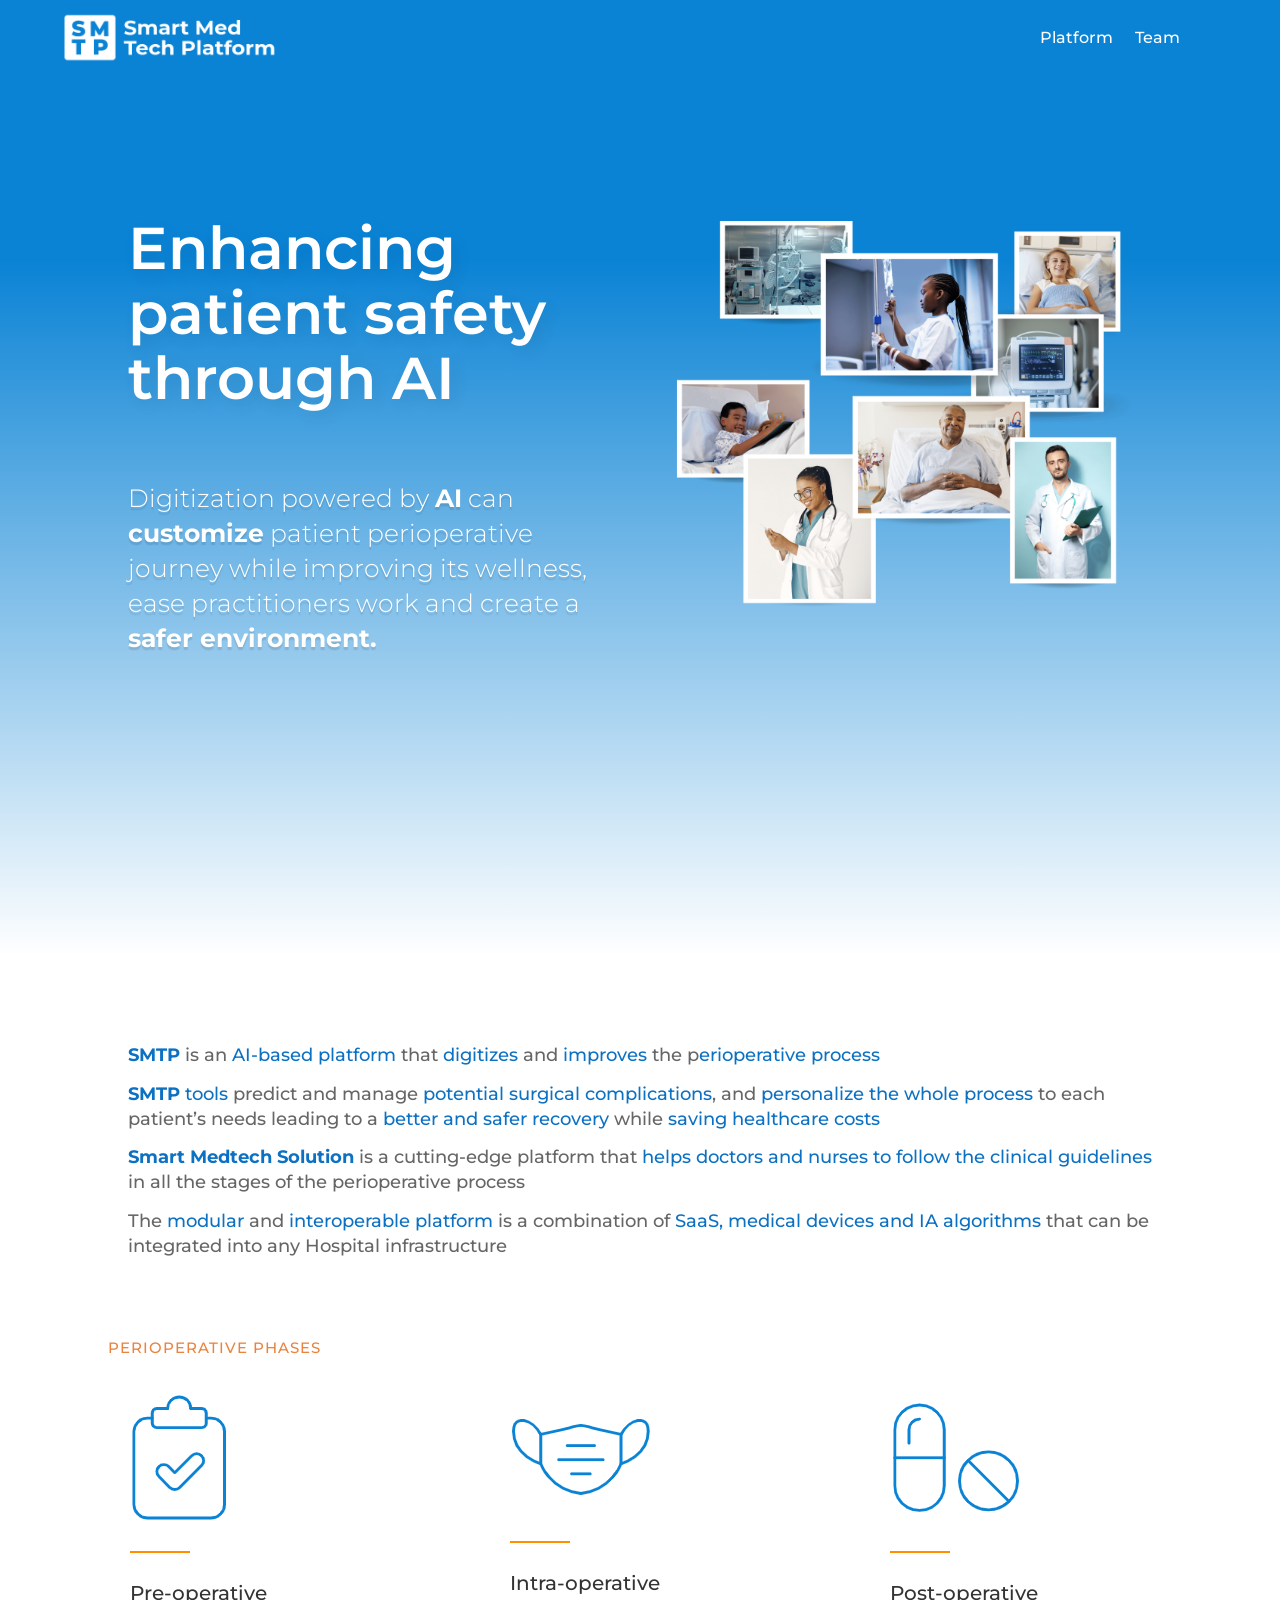
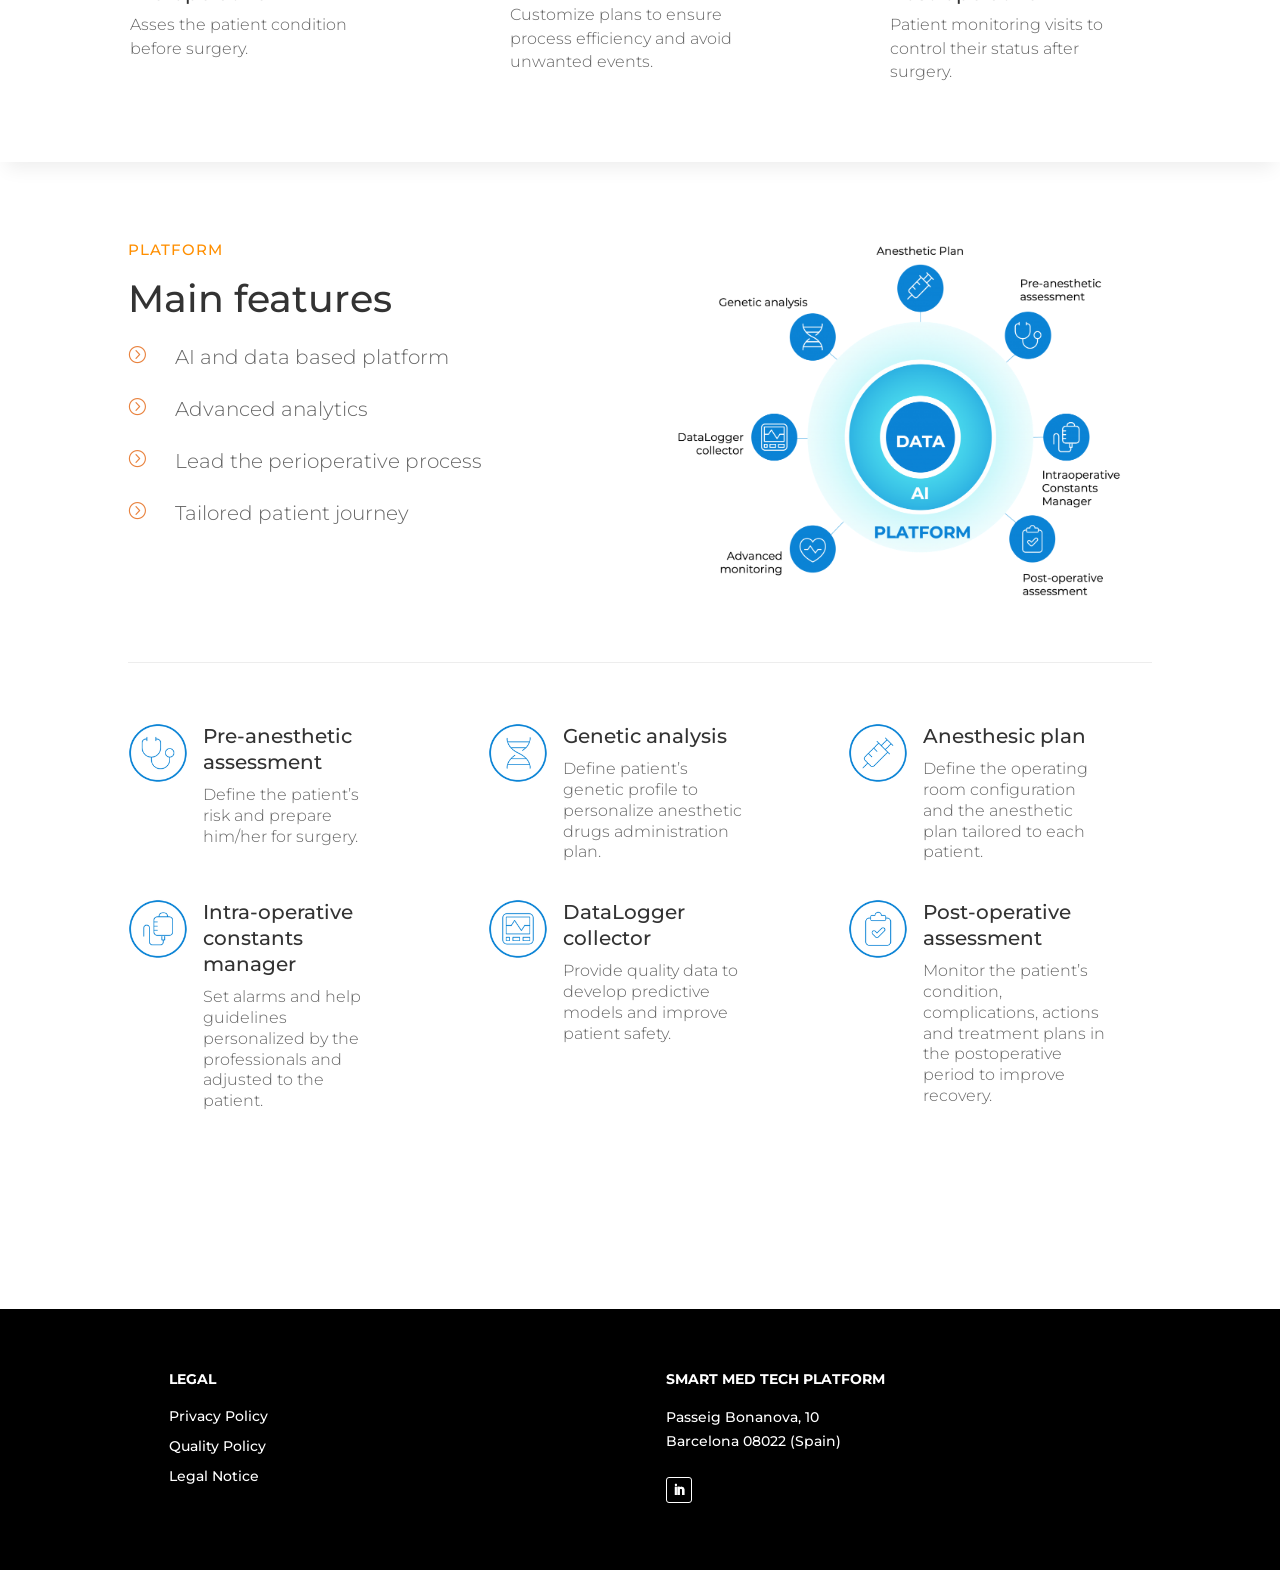
==== commit b1b77c13: "Remove contact page; fix home hero CSS (Wayback et-cache); show Divi animated elements" ====
--- a/index.html
+++ b/index.html
@@ -57,7 +57,8 @@
 <link rel="apple-touch-icon" href="wp-content/uploads/2021/10/cropped-logoSMTP_Filled-180x180.png" />
 <meta name="msapplication-TileImage" content="wp-content/uploads/2021/10/cropped-logoSMTP_Filled-270x270.png" />
 <style id="et-critical-inline-css">#et_search_icon:hover,.mobile_menu_bar:before,.mobile_menu_bar:after,.et_toggle_slide_menu:after,.et-social-icon a:hover,.et_pb_sum,.et_pb_pricing li a,.et_pb_pricing_table_button,.et_overlay:before,.entry-summary p.price ins,.et_pb_member_social_links a:hover,.et_pb_widget li a:hover,.et_pb_filterable_portfolio .et_pb_portfolio_filters li a.active,.et_pb_filterable_portfolio .et_pb_portofolio_pagination ul li a.active,.et_pb_gallery .et_pb_gallery_pagination ul li a.active,.wp-pagenavi span.current,.wp-pagenavi a:hover,.nav-single a,.tagged_as a,.posted_in a{color:#e9833f}.et_pb_contact_submit,.et_password_protected_form .et_submit_button,.et_pb_bg_layout_light .et_pb_newsletter_button,.comment-reply-link,.form-submit .et_pb_button,.et_pb_bg_layout_light .et_pb_promo_button,.et_pb_bg_layout_light .et_pb_more_button,.et_pb_contact p input[type="checkbox"]:checked+label i:before,.et_pb_bg_layout_light.et_pb_module.et_pb_button{color:#e9833f}.footer-widget h4{color:#e9833f}.et-search-form,.nav li ul,.et_mobile_menu,.footer-widget li:before,.et_pb_pricing li:before,blockquote{border-color:#e9833f}.et_pb_counter_amount,.et_pb_featured_table .et_pb_pricing_heading,.et_quote_content,.et_link_content,.et_audio_content,.et_pb_post_slider.et_pb_bg_layout_dark,.et_slide_in_menu_container,.et_pb_contact p input[type="radio"]:checked+label i:before{background-color:#e9833f}a{color:#e9833f}#top-header,#et-secondary-nav li ul{background-color:#e9833f}#main-footer{background-color:rgba(10,10,10,0.93)}#footer-widgets .footer-widget a,#footer-widgets .footer-widget li a,#footer-widgets .footer-widget li a:hover{color:#0b83d5}#main-footer .footer-widget h4,#main-footer .widget_block h1,#main-footer .widget_block h2,#main-footer .widget_block h3,#main-footer .widget_block h4,#main-footer .widget_block h5,#main-footer .widget_block h6{color:#0b83d5}.footer-widget li:before{border-color:#e9833f}@media only screen and (min-width:981px){.et-fixed-header#top-header,.et-fixed-header#top-header #et-secondary-nav li ul{background-color:#e9833f}}@media only screen and (min-width:1350px){.et_pb_row{padding:27px 0}.et_pb_section{padding:54px 0}.single.et_pb_pagebuilder_layout.et_full_width_page .et_post_meta_wrapper{padding-top:81px}.et_pb_fullwidth_section{padding:0}}	h1,h2,h3,h4,h5,h6{font-family:'Montserrat',Helvetica,Arial,Lucida,sans-serif}body,input,textarea,select{font-family:'Montserrat',Helvetica,Arial,Lucida,sans-serif}</style>
-<link rel="stylesheet" id="et-core-unified-2-cached-inline-styles" href="wp-content/et-cache/2/et-core-unified-2.min.css" /><link rel="preload" as="style" id="et-core-unified-tb-272-tb-817-deferred-2-cached-inline-styles" href="wp-content/et-cache/2/et-core-unified-tb-272-tb-817-deferred-2.min.css" onload="this.onload=null;this.rel='stylesheet';" /></head>
+<link rel="stylesheet" id="et-core-unified-2-cached-inline-styles" href="wp-content/et-cache/2/et-core-unified-2.min.css" /><link rel="preload" as="style" id="et-core-unified-tb-272-tb-817-deferred-2-cached-inline-styles" href="wp-content/et-cache/2/et-core-unified-tb-272-tb-817-deferred-2.min.css" onload="this.onload=null;this.rel='stylesheet';" /><style id="static-fix">.et-waypoint,.et_animated,.et_pb_animation_top,.et_pb_animation_left,.et_pb_animation_right,.et_pb_animation_bottom,.et_pb_animation_fade_in{opacity:1!important;animation:none!important;transform:none!important}</style>
+</head>
 <body class="home page-template-default page page-id-2 et-tb-has-template et-tb-has-header et-tb-has-footer et_pb_button_helper_class et_cover_background et_pb_gutter osx et_pb_gutters3 et_pb_pagebuilder_layout et_smooth_scroll et_no_sidebar et_divi_theme et-db">
 	<div id="page-container">
 <div id="et-boc" class="et-boc">
@@ -85,7 +86,6 @@
 							<div class="et_pb_menu__menu">
 								<nav class="et-menu-nav"><ul id="menu-principal" class="et-menu nav"><li class="et_pb_menu_page_id-21 menu-item menu-item-type-custom menu-item-object-custom current-menu-item current_page_item menu-item-home menu-item-21"><a href="./#platform" aria-current="page">Platform</a></li>
 <li class="et_pb_menu_page_id-93 menu-item menu-item-type-post_type menu-item-object-page menu-item-111"><a href="team/">Team</a></li>
-<li class="et_pb_menu_page_id-14 menu-item menu-item-type-post_type menu-item-object-page menu-item-24"><a href="contact/">Contact</a></li>
 </ul></nav>
 							</div>
 							
@@ -435,7 +435,6 @@
 								<nav class="et-menu-nav"><ul id="menu-footer-legal" class="et-menu nav downwards"><li id="menu-item-823" class="et_pb_menu_page_id-3 menu-item menu-item-type-post_type menu-item-object-page menu-item-privacy-policy menu-item-823"><a href="privacy-policy/">Privacy Policy</a></li>
 <li id="menu-item-906" class="et_pb_menu_page_id-900 menu-item menu-item-type-post_type menu-item-object-page menu-item-906"><a href="quality-policy/">Quality Policy</a></li>
 <li id="menu-item-827" class="et_pb_menu_page_id-824 menu-item menu-item-type-post_type menu-item-object-page menu-item-827"><a href="legal-notice/">Legal Notice</a></li>
-<li id="menu-item-828" class="et_pb_menu_page_id-14 menu-item menu-item-type-post_type menu-item-object-page menu-item-828"><a href="contact/">Contact</a></li>
 </ul></nav>
 							</div>
 							
--- a/wp-content/et-cache/2/et-divi-dynamic-tb-272-tb-817-2-late.css
+++ b/wp-content/et-cache/2/et-divi-dynamic-tb-272-tb-817-2-late.css
@@ -1,3 +1,2 @@
-@font-face{font-family:ETmodules;font-display:block;src:url(../../themes/Divi/core/admin/fonts/modules/all/modules.eot);src:url(../../themes/Divi/core/admin/fonts/modules/all/modules.eot?#iefix) format("embedded-opentype"),url(../../themes/Divi/core/admin/fonts/modules/all/modules.ttf) format("truetype"),url(../../themes/Divi/core/admin/fonts/modules/all/modules.woff) format("woff"),url(../../themes/Divi/core/admin/fonts/modules/all/modules.svg) format("svg");font-weight:400;font-style:normal}
-@media (min-width:981px){.et_pb_gutters3 .et_pb_column,.et_pb_gutters3.et_pb_row .et_pb_column{margin-right:5.5%}.et_pb_gutters3 .et_pb_column_4_4,.et_pb_gutters3.et_pb_row .et_pb_column_4_4{width:100%}.et_pb_gutters3 .et_pb_column_4_4 .et_pb_module,.et_pb_gutters3.et_pb_row .et_pb_column_4_4 .et_pb_module{margin-bottom:2.75%}.et_pb_gutters3 .et_pb_column_3_4,.et_pb_gutters3.et_pb_row .et_pb_column_3_4{width:73.625%}.et_pb_gutters3 .et_pb_column_3_4 .et_pb_module,.et_pb_gutters3.et_pb_row .et_pb_column_3_4 .et_pb_module{margin-bottom:3.735%}.et_pb_gutters3 .et_pb_column_2_3,.et_pb_gutters3.et_pb_row .et_pb_column_2_3{width:64.833%}.et_pb_gutters3 .et_pb_column_2_3 .et_pb_module,.et_pb_gutters3.et_pb_row .et_pb_column_2_3 .et_pb_module{margin-bottom:4.242%}.et_pb_gutters3 .et_pb_column_3_5,.et_pb_gutters3.et_pb_row .et_pb_column_3_5{width:57.8%}.et_pb_gutters3 .et_pb_column_3_5 .et_pb_module,.et_pb_gutters3.et_pb_row .et_pb_column_3_5 .et_pb_module{margin-bottom:4.758%}.et_pb_gutters3 .et_pb_column_1_2,.et_pb_gutters3.et_pb_row .et_pb_column_1_2{width:47.25%}.et_pb_gutters3 .et_pb_column_1_2 .et_pb_module,.et_pb_gutters3.et_pb_row .et_pb_column_1_2 .et_pb_module{margin-bottom:5.82%}.et_pb_gutters3 .et_pb_column_2_5,.et_pb_gutters3.et_pb_row .et_pb_column_2_5{width:36.7%}.et_pb_gutters3 .et_pb_column_2_5 .et_pb_module,.et_pb_gutters3.et_pb_row .et_pb_column_2_5 .et_pb_module{margin-bottom:7.493%}.et_pb_gutters3 .et_pb_column_1_3,.et_pb_gutters3.et_pb_row .et_pb_column_1_3{width:29.6667%}.et_pb_gutters3 .et_pb_column_1_3 .et_pb_module,.et_pb_gutters3.et_pb_row .et_pb_column_1_3 .et_pb_module{margin-bottom:9.27%}.et_pb_gutters3 .et_pb_column_1_4,.et_pb_gutters3.et_pb_row .et_pb_column_1_4{width:20.875%}.et_pb_gutters3 .et_pb_column_1_4 .et_pb_module,.et_pb_gutters3.et_pb_row .et_pb_column_1_4 .et_pb_module{margin-bottom:13.174%}.et_pb_gutters3 .et_pb_column_1_5,.et_pb_gutters3.et_pb_row .et_pb_column_1_5{width:15.6%}.et_pb_gutters3 .et_pb_column_1_5 .et_pb_module,.et_pb_gutters3.et_pb_row .et_pb_column_1_5 .et_pb_module{margin-bottom:17.628%}.et_pb_gutters3 .et_pb_column_1_6,.et_pb_gutters3.et_pb_row .et_pb_column_1_6{width:12.0833%}.et_pb_gutters3 .et_pb_column_1_6 .et_pb_module,.et_pb_gutters3.et_pb_row .et_pb_column_1_6 .et_pb_module{margin-bottom:22.759%}.et_pb_gutters3 .et_full_width_page.woocommerce-page ul.products li.product{width:20.875%;margin-right:5.5%;margin-bottom:5.5%}.et_pb_gutters3.et_left_sidebar.woocommerce-page #main-content ul.products li.product,.et_pb_gutters3.et_right_sidebar.woocommerce-page #main-content ul.products li.product{width:28.353%;margin-right:7.47%}.et_pb_gutters3.et_left_sidebar.woocommerce-page #main-content ul.products.columns-1 li.product,.et_pb_gutters3.et_right_sidebar.woocommerce-page #main-content ul.products.columns-1 li.product{width:100%;margin-right:0}.et_pb_gutters3.et_left_sidebar.woocommerce-page #main-content ul.products.columns-2 li.product,.et_pb_gutters3.et_right_sidebar.woocommerce-page #main-content ul.products.columns-2 li.product{width:48%;margin-right:4%}.et_pb_gutters3.et_left_sidebar.woocommerce-page #main-content ul.products.columns-2 li:nth-child(2n+2),.et_pb_gutters3.et_right_sidebar.woocommerce-page #main-content ul.products.columns-2 li:nth-child(2n+2){margin-right:0}.et_pb_gutters3.et_left_sidebar.woocommerce-page #main-content ul.products.columns-2 li:nth-child(3n+1),.et_pb_gutters3.et_right_sidebar.woocommerce-page #main-content ul.products.columns-2 li:nth-child(3n+1){clear:none}}
+@font-face{font-family:ETmodules;font-display:block;src:url(../../../wp-content/themes/Divi/core/admin/fonts/modules/all/modules.eot);src:url(../../../wp-content/themes/Divi/core/admin/fonts/modules/all/modules.eot?#iefix) format("embedded-opentype"),url(../../../wp-content/themes/Divi/core/admin/fonts/modules/all/modules.ttf) format("truetype"),url(../../../wp-content/themes/Divi/core/admin/fonts/modules/all/modules.woff) format("woff"),url(../../../wp-content/themes/Divi/core/admin/fonts/modules/all/modules.svg#ETmodules) format("svg");font-weight:400;font-style:normal}
 .et_animated{opacity:0;animation-duration:1s;animation-fill-mode:both!important}.et_animated.infinite{animation-iteration-count:infinite}.et_had_animation{position:relative}@keyframes et_pb_fade{to{opacity:1}}.et_animated.fade{animation-name:et_pb_fade}@keyframes et_pb_fadeTop{0%{transform:translate3d(0,-100%,0)}to{opacity:1;transform:none}}.et_animated.fadeTop{animation-name:et_pb_fadeTop}@keyframes et_pb_fadeRight{0%{transform:translate3d(100%,0,0)}to{opacity:1;transform:none}}.et_animated.fadeRight{animation-name:et_pb_fadeRight}@keyframes et_pb_fadeBottom{0%{transform:translate3d(0,100%,0)}to{opacity:1;transform:none}}.et_animated.fadeBottom{animation-name:et_pb_fadeBottom}@keyframes et_pb_fadeLeft{0%{transform:translate3d(-100%,0,0)}to{opacity:1;transform:none}}.et_animated.fadeLeft{animation-name:et_pb_fadeLeft}.et_animated.slide{animation-name:et_pb_zoomLeft}.et_animated.slideBottom,.et_animated.slideRight,.et_animated.slideTop{animation-name:et_pb_slideLeft}@keyframes et_pb_slideLeft{to{transform:translateZ(0);opacity:1}}.et_animated.slideLeft{animation-name:et_pb_slideLeft}@keyframes et_pb_bounce{0%,20%,40%,60%,80%,to{animation-timing-function:cubic-bezier(.215,.61,.355,1)}0%{transform:scale3d(.3,.3,.3)}20%{transform:scale3d(1.1,1.1,1.1)}40%{transform:scale3d(.9,.9,.9)}60%{transform:scale3d(1.03,1.03,1.03)}80%{transform:scale3d(.97,.97,.97)}to{opacity:1;transform:scaleX(1)}}.et_animated.bounce{animation-name:et_pb_bounce}@keyframes et_pb_bounceTop{0%,60%,75%,90%,to{animation-timing-function:cubic-bezier(.215,.61,.355,1)}0%{transform:translate3d(0,-200px,0)}60%{transform:translate3d(0,25px,0)}75%{transform:translate3d(0,-10px,0)}90%{transform:translate3d(0,5px,0)}to{transform:none;opacity:1}}.et_animated.bounceTop{animation-name:et_pb_bounceTop}@keyframes et_pb_bounceRight{0%,60%,75%,90%,to{animation-timing-function:cubic-bezier(.215,.61,.355,1)}0%{transform:translate3d(200px,0,0)}60%{transform:translate3d(-25px,0,0)}75%{transform:translate3d(10px,0,0)}90%{transform:translate3d(-5px,0,0)}to{transform:none;opacity:1}}.et_animated.bounceRight{animation-name:et_pb_bounceRight}@keyframes et_pb_bounceBottom{0%,60%,75%,90%,to{animation-timing-function:cubic-bezier(.215,.61,.355,1)}0%{transform:translate3d(0,200px,0)}60%{transform:translate3d(0,-20px,0)}75%{transform:translate3d(0,10px,0)}90%{transform:translate3d(0,-5px,0)}to{transform:translateZ(0);opacity:1}}.et_animated.bounceBottom{animation-name:et_pb_bounceBottom}@keyframes et_pb_bounceLeft{0%,60%,75%,90%,to{animation-timing-function:cubic-bezier(.215,.61,.355,1)}0%{transform:translate3d(-200px,0,0)}60%{transform:translate3d(25px,0,0)}75%{transform:translate3d(-10px,0,0)}90%{transform:translate3d(5px,0,0)}to{transform:none;opacity:1}}.et_animated.bounceLeft{animation-name:et_pb_bounceLeft}.et_animated.zoom,.et_animated.zoomTop{animation-name:et_pb_zoomLeft}.et_animated.zoomTop{transform-origin:top}.et_animated.zoomRight{animation-name:et_pb_zoomLeft;transform-origin:right}.et_animated.zoomBottom{animation-name:et_pb_zoomLeft;transform-origin:bottom}@keyframes et_pb_zoomLeft{to{transform:scaleX(1);opacity:1}}.et_animated.zoomLeft{animation-name:et_pb_zoomLeft;transform-origin:left}.et_animated.flip,.et_animated.flipTop{animation-name:et_pb_foldBottom}.et_animated.flipRight,.et_animated.flipTop{transform-origin:center}.et_animated.flipRight{animation-name:et_pb_foldLeft}.et_animated.flipBottom{animation-name:et_pb_foldBottom;transform-origin:center}.et_animated.flipLeft,.et_animated.fold{animation-name:et_pb_foldLeft;transform-origin:center}.et_animated.foldTop{transform-origin:top;animation-name:et_pb_foldBottom}.et_animated.foldRight{transform-origin:right;animation-name:et_pb_foldLeft}@keyframes et_pb_foldBottom{to{opacity:1;transform:rotateX(0deg)}}.et_animated.foldBottom{transform-origin:bottom;animation-name:et_pb_foldBottom}@keyframes et_pb_foldLeft{to{opacity:1;transform:rotateY(0deg)}}.et_animated.foldLeft{transform-origin:left;animation-name:et_pb_foldLeft}@keyframes et_pb_roll{0%{transform-origin:center}to{transform-origin:center;transform:none;opacity:1}}.et_animated.roll{animation-name:et_pb_roll}@keyframes et_pb_rollTop{0%{transform-origin:top}to{transform-origin:top;transform:none;opacity:1}}.et_animated.rollTop{animation-name:et_pb_rollTop}@keyframes et_pb_rollRight{0%{transform-origin:right}to{transform-origin:right;transform:none;opacity:1}}.et_animated.rollRight{animation-name:et_pb_rollRight}@keyframes et_pb_rollBottom{0%{transform-origin:bottom}to{transform-origin:bottom;transform:none;opacity:1}}.et_animated.rollBottom{animation-name:et_pb_rollBottom}@keyframes et_pb_rollLeft{0%{transform-origin:left}to{transform-origin:left;transform:none;opacity:1}}.et_animated.rollLeft{animation-name:et_pb_rollLeft}
--- a/wp-content/et-cache/2/et-divi-dynamic-tb-272-tb-817-2.css
+++ b/wp-content/et-cache/2/et-divi-dynamic-tb-272-tb-817-2.css
@@ -1,4 +1,3 @@
 .et_pb_with_border .et_pb_image_wrap{border:0 solid #333}.et_pb_blurb_content{max-width:550px;margin:0 auto;position:relative;text-align:center;word-wrap:break-word;width:100%}.et_pb_blurb.et_pb_text_align_left .et_pb_blurb_content .et_pb_blurb_container{text-align:left}.et_pb_blurb.et_pb_text_align_right .et_pb_blurb_content .et_pb_blurb_container{text-align:right}.et_pb_blurb.et_pb_text_align_justified .et_pb_blurb_content .et_pb_blurb_container{text-align:justify}.et_pb_blurb.et_pb_text_align_center .et_pb_blurb_content .et_pb_blurb_container{text-align:center}.et_pb_blurb_content p:last-of-type{padding-bottom:0}.et_pb_blurb .et_pb_module_header a,.et_pb_blurb h4 a{text-decoration:none}.et_pb_blurb .et_pb_image_wrap{display:block;margin:auto}.et_pb_main_blurb_image img{border-radius:inherit}.et_pb_main_blurb_image img[src*=".svg"]{width:auto}.et_pb_sticky_module .et_pb_main_blurb_image .et_pb_image_wrap{width:100%;max-width:100%}.et_pb_blurb_position_left .et_pb_blurb_content,.et_pb_blurb_position_right .et_pb_blurb_content{display:table}.et_pb_blurb_position_left .et_pb_main_blurb_image,.et_pb_blurb_position_right .et_pb_main_blurb_image{width:32px;display:table-cell;line-height:0}.et_pb_blurb_position_left .et_pb_main_blurb_image img,.et_pb_blurb_position_right .et_pb_main_blurb_image img{width:inherit}.et_pb_blurb_position_left .et-pb-icon,.et_pb_blurb_position_right .et-pb-icon{font-size:32px;display:table-cell}.et_pb_blurb_position_left .et-pb-icon-circle,.et_pb_blurb_position_right .et-pb-icon-circle{font-size:16px;padding:8px}.et_pb_blurb_position_left .et-pb-icon-circle-border,.et_pb_blurb_position_right .et-pb-icon-circle-border{border:2px solid}.et_pb_blurb_position_left .et_pb_blurb_container,.et_pb_blurb_position_right .et_pb_blurb_container{display:table-cell;vertical-align:top}.et_pb_blurb_position_left .et_pb_blurb_container{padding-left:15px}.et_pb_blurb_position_left .et_pb_blurb_content{text-align:left}.et_pb_blurb_position_right .et_pb_blurb_container{padding-right:15px}.et_pb_blurb_position_right .et_pb_blurb_content{text-align:right}.et_pb_blurb_position_right .et_pb_main_blurb_image{left:auto;right:0}.et_pb_blurb_position_right .et-pb-icon{margin-right:0;margin-left:20px}.et-pb-icon-circle{font-size:48px;border-radius:100%;padding:25px}.et-pb-icon-circle-border{border:3px solid}.et_pb_main_blurb_image{display:inline-block;margin-bottom:30px;line-height:0;max-width:100%}@media (max-width:980px){.et_pb_blurb_position_left_tablet .et_pb_main_blurb_image,.et_pb_blurb_position_right_tablet .et_pb_main_blurb_image{width:32px;display:table-cell;line-height:0}.et_pb_blurb_position_left_tablet .et_pb_main_blurb_image img,.et_pb_blurb_position_right_tablet .et_pb_main_blurb_image img{width:inherit}.et_pb_blurb_position_left_tablet .et-pb-icon,.et_pb_blurb_position_right_tablet .et-pb-icon{font-size:32px;display:table-cell}.et_pb_blurb_position_left_tablet .et-pb-icon-circle,.et_pb_blurb_position_right_tablet .et-pb-icon-circle{font-size:16px;padding:8px}.et_pb_blurb_position_left_tablet .et-pb-icon-circle-border,.et_pb_blurb_position_right_tablet .et-pb-icon-circle-border{border:2px solid}.et_pb_blurb_position_left_tablet .et_pb_blurb_container,.et_pb_blurb_position_right_tablet .et_pb_blurb_container{display:table-cell;vertical-align:top}.et_pb_blurb_position_left_tablet .et_pb_blurb_container{padding-left:15px}.et_pb_blurb_position_left_tablet .et_pb_blurb_content{text-align:left}.et_pb_blurb_position_right_tablet .et_pb_blurb_container{padding-right:15px}.et_pb_blurb_position_right_tablet .et_pb_blurb_content{padding-right:52px;text-align:right}.et_pb_blurb_position_right_tablet .et_pb_main_blurb_image{left:auto;right:0}.et_pb_blurb_position_right_tablet .et-pb-icon{margin-right:0;margin-left:20px}.et_pb_blurb_position_top_tablet .et_pb_main_blurb_image{display:block;width:auto}.et_pb_blurb_position_top_tablet .et-pb-icon{font-size:96px;display:initial}.et_pb_blurb_position_top_tablet .et-pb-icon-circle{font-size:48px;padding:25px}.et_pb_blurb_position_top_tablet .et_pb_blurb_container{display:block;padding-left:0;padding-right:0}.et_pb_blurb_position_top_tablet .et_pb_blurb_content{display:inline-block;text-align:center;padding-right:0}}@media (max-width:767px){.et_pb_blurb_position_left_phone .et_pb_main_blurb_image,.et_pb_blurb_position_right_phone .et_pb_main_blurb_image{width:32px;display:table-cell;line-height:0}.et_pb_blurb_position_left_phone .et_pb_main_blurb_image img,.et_pb_blurb_position_right_phone .et_pb_main_blurb_image img{width:inherit}.et_pb_blurb_position_left_phone .et-pb-icon,.et_pb_blurb_position_right_phone .et-pb-icon{font-size:32px;display:table-cell}.et_pb_blurb_position_left_phone .et-pb-icon-circle,.et_pb_blurb_position_right_phone .et-pb-icon-circle{font-size:16px;padding:8px}.et_pb_blurb_position_left_phone .et-pb-icon-circle-border,.et_pb_blurb_position_right_phone .et-pb-icon-circle-border{border:2px solid}.et_pb_blurb_position_left_phone .et_pb_blurb_container,.et_pb_blurb_position_right_phone .et_pb_blurb_container{display:table-cell;vertical-align:top}.et_pb_blurb_position_left_phone .et_pb_blurb_container{padding-left:15px}.et_pb_blurb_position_left_phone .et_pb_blurb_content{text-align:left}.et_pb_blurb_position_right_phone .et_pb_blurb_container{padding-right:15px}.et_pb_blurb_position_right_phone .et_pb_blurb_content{padding-right:52px;text-align:right}.et_pb_blurb_position_right_phone .et_pb_main_blurb_image{left:auto;right:0}.et_pb_blurb_position_right_phone .et-pb-icon{margin-right:0;margin-left:20px}.et_pb_blurb_position_top_phone .et_pb_main_blurb_image{display:block;width:auto}.et_pb_blurb_position_top_phone .et-pb-icon{font-size:96px;display:initial}.et_pb_blurb_position_top_phone .et-pb-icon-circle{font-size:48px;padding:25px}.et_pb_blurb_position_top_phone .et_pb_blurb_container{display:block;padding-left:0;padding-right:0}.et_pb_blurb_position_top_phone .et_pb_blurb_content{display:inline-block;text-align:center;padding-right:0}}@media (max-width:980px){.et_pb_blurb.et_pb_text_align_left-tablet .et_pb_blurb_content .et_pb_blurb_container{text-align:left}.et_pb_blurb.et_pb_text_align_right-tablet .et_pb_blurb_content .et_pb_blurb_container{text-align:right}.et_pb_blurb.et_pb_text_align_justified-tablet .et_pb_blurb_content .et_pb_blurb_container{text-align:justify}.et_pb_blurb.et_pb_text_align_center-tablet .et_pb_blurb_content .et_pb_blurb_container{text-align:center}}@media (max-width:767px){.et_pb_blurb.et_pb_text_align_left-phone .et_pb_blurb_content .et_pb_blurb_container{text-align:left}.et_pb_blurb.et_pb_text_align_right-phone .et_pb_blurb_content .et_pb_blurb_container{text-align:right}.et_pb_blurb.et_pb_text_align_justified-phone .et_pb_blurb_content .et_pb_blurb_container{text-align:justify}.et_pb_blurb.et_pb_text_align_center-phone .et_pb_blurb_content .et_pb_blurb_container{text-align:center}}
 .et-waypoint.et_pb_animation_off,.et_pb_animation_off{opacity:1}.et_pb_animation_left.et-animated{opacity:1;animation:fadeLeft 1s 1 cubic-bezier(.77,0,.175,1)}.et_pb_animation_right.et-animated{opacity:1;animation:fadeRight 1s 1 cubic-bezier(.77,0,.175,1)}.et_pb_animation_top.et-animated{opacity:1;animation:fadeTop 1s 1 cubic-bezier(.77,0,.175,1)}.et_pb_animation_bottom.et-animated{opacity:1;animation:fadeBottom 1s 1 cubic-bezier(.77,0,.175,1)}.et_pb_animation_fade_in.et-animated{opacity:1;animation:fadeIn 1s 1 cubic-bezier(.77,0,.175,1)}@media (max-width:980px){.et-waypoint.et_pb_animation_off_tablet,.et_pb_animation_off_tablet{opacity:1;animation:none}.et_pb_animation_left_tablet.et-animated{opacity:1;animation:fadeLeft 1s 1 cubic-bezier(.77,0,.175,1)}.et_pb_animation_right_tablet.et-animated{opacity:1;animation:fadeRight 1s 1 cubic-bezier(.77,0,.175,1)}.et_pb_animation_top_tablet.et-animated{opacity:1;animation:fadeTop 1s 1 cubic-bezier(.77,0,.175,1)}.et_pb_animation_bottom_tablet.et-animated{opacity:1;animation:fadeBottom 1s 1 cubic-bezier(.77,0,.175,1)}.et_pb_animation_fade_in_tablet.et-animated{opacity:1;animation:fadeIn 1s 1 cubic-bezier(.77,0,.175,1)}}@media (max-width:767px){.et-waypoint.et_pb_animation_off_phone,.et_pb_animation_off_phone{opacity:1;animation:none}.et_pb_animation_left_phone.et-animated{opacity:1;animation:fadeLeft 1s 1 cubic-bezier(.77,0,.175,1)}.et_pb_animation_right_phone.et-animated{opacity:1;animation:fadeRight 1s 1 cubic-bezier(.77,0,.175,1)}.et_pb_animation_top_phone.et-animated{opacity:1;animation:fadeTop 1s 1 cubic-bezier(.77,0,.175,1)}.et_pb_animation_bottom_phone.et-animated{opacity:1;animation:fadeBottom 1s 1 cubic-bezier(.77,0,.175,1)}.et_pb_animation_fade_in_phone.et-animated{opacity:1;animation:fadeIn 1s 1 cubic-bezier(.77,0,.175,1)}}
-.et_pb_space{box-sizing:content-box;height:23px}.et_pb_divider_hidden{margin-bottom:0!important}.et_pb_divider_internal{display:inline-block;width:100%}.et_pb_divider{margin:0 0 30px;position:relative}.et_pb_divider:before{content:"";width:100%;height:1px;border-top-color:#eee;border-top-color:rgba(0,0,0,.1);border-top-width:1px;border-top-style:solid;position:absolute;left:0;top:0;z-index:10}.et_pb_divider:after,.et_pb_space:after{content:"";display:table}.et_pb_divider_position_bottom:before{top:auto!important;bottom:0!important}.et_pb_divider_position_center:before{top:50%!important}@media (max-width:980px){.et_pb_divider_position_top_tablet:before{top:0!important;bottom:auto!important}.et_pb_divider_position_bottom_tablet:before{top:auto!important;bottom:0!important}.et_pb_divider_position_center_tablet:before{top:50%!important}.et_pb_space.et-hide-mobile{display:none}}@media (max-width:767px){.et_pb_divider_position_top_phone:before{top:0!important;bottom:auto!important}.et_pb_divider_position_bottom_phone:before{top:auto!important;bottom:0!important}.et_pb_divider_position_center_phone:before{top:50%!important}}.ie .et_pb_divider{overflow:visible}
 ul.et_pb_social_media_follow{list-style-type:none!important;margin:0 0 22px;padding:0}.et_pb_social_media_follow li{display:inline-block;margin-bottom:8px;position:relative}.et_pb_social_media_follow li a{margin-right:8px;display:inline-block;text-decoration:none;text-align:center;position:relative}.et_pb_social_media_follow li a.follow_button{padding:0 12px;margin-top:5px;margin-right:25px;font-size:14px;line-height:1.6em;background:rgba(0,0,0,.1);color:rgba(0,0,0,.5);border-radius:3px;border-width:0;border-style:solid;transition:all .3s}.et_pb_social_media_follow li.last-child a,.et_pb_social_media_follow li:last-child a{margin-right:0}.et_pb_social_media_follow.has_follow_button li.last-child a.icon,.et_pb_social_media_follow.has_follow_button li:last-child a.icon{margin-right:8px}.et_pb_social_media_follow li a.follow_button:hover{background:rgba(0,0,0,.2);color:rgba(0,0,0,.6)}.et_pb_social_media_follow.et_pb_bg_layout_dark li a.follow_button{background:rgba(0,0,0,.6);color:hsla(0,0%,100%,.8)}.et_pb_social_media_follow.et_pb_bg_layout_dark li a.follow_button:hover{background:rgba(0,0,0,.7);color:#fff}.et_pb_social_media_follow li a.icon{height:32px;width:32px;padding:0;box-sizing:content-box}.et_pb_social_media_follow li a.icon:before{height:32px;width:32px;font-size:16px;line-height:32px;display:block;color:#fff;transition:color .3s;position:relative;z-index:10}.et_pb_social_media_follow li a.icon:hover:before{color:hsla(0,0%,100%,.7)}.et_pb_social_media_follow li a.icon{border-radius:3px}.et_pb_social_media_follow_network_name{display:none}.et-social-pinterest a.icon:before{content:"\E095"}.et-social-linkedin a.icon:before{content:"\E09D"}.et-social-tumblr a.icon:before{content:"\E097"}.et-social-skype a.icon:before{content:"\E0A2"}.et-social-flikr a.icon:before{content:"\E0A6"}.et-social-myspace a.icon:before{content:"\E0A1"}.et-social-dribbble a.icon:before{content:"\E09B"}.et-social-youtube a.icon:before{content:"\E0A3"}.et-social-vimeo a.icon:before{content:"\E09C"}@media (max-width:980px){.et_pb_bg_layout_light_tablet.et_pb_social_media_follow li a.follow_button{background:rgba(0,0,0,.1);color:rgba(0,0,0,.5)}.et_pb_bg_layout_light_tablet.et_pb_social_media_follow li a.follow_button:hover{background:rgba(0,0,0,.2);color:rgba(0,0,0,.6)}.et_pb_bg_layout_dark_tablet.et_pb_social_media_follow li a.follow_button{background:rgba(0,0,0,.6);color:hsla(0,0%,100%,.8)}.et_pb_bg_layout_dark_tablet.et_pb_social_media_follow li a.follow_button:hover{background:rgba(0,0,0,.7);color:#fff}}@media (max-width:767px){.et_pb_bg_layout_light_phone.et_pb_social_media_follow li a.follow_button{background:rgba(0,0,0,.1);color:rgba(0,0,0,.5)}.et_pb_bg_layout_light_phone.et_pb_social_media_follow li a.follow_button:hover{background:rgba(0,0,0,.2);color:rgba(0,0,0,.6)}.et_pb_bg_layout_dark_phone.et_pb_social_media_follow li a.follow_button{background:rgba(0,0,0,.6);color:hsla(0,0%,100%,.8)}.et_pb_bg_layout_dark_phone.et_pb_social_media_follow li a.follow_button:hover{background:rgba(0,0,0,.7);color:#fff}}
--- a/wp-content/et-cache/2/et-core-unified-tb-272-tb-817-deferred-2.min.css
+++ b/wp-content/et-cache/2/et-core-unified-tb-272-tb-817-deferred-2.min.css
@@ -1 +1 @@
-.et_pb_section_0_tb_footer.et_pb_section{padding-top:4vh;padding-right:4vw;padding-bottom:4vh;padding-left:4vw;margin-top:2vw;background-color:#000000!important}.et_pb_text_1_tb_footer.et_pb_text,.et_pb_menu_0_tb_footer.et_pb_menu ul li a,.et_pb_text_0_tb_footer.et_pb_text,.et_pb_menu_0_tb_footer.et_pb_menu ul li.current-menu-item a{color:#FFFFFF!important}.et_pb_text_0_tb_footer,.et_pb_text_1_tb_footer{margin-bottom:1vh!important}.et_pb_menu_0_tb_footer.et_pb_menu{background-color:RGBA(0,0,0,0)}.et_pb_menu_0_tb_footer{padding-top:0px;padding-right:0px;padding-left:0px;margin-top:0px!important;margin-right:0px!important;margin-left:0px!important}.et_pb_menu_0_tb_footer.et_pb_menu .nav li ul,.et_pb_menu_0_tb_footer.et_pb_menu .et_mobile_menu,.et_pb_menu_0_tb_footer.et_pb_menu .et_mobile_menu ul,.et_pb_social_media_follow_network_0_tb_footer a.icon{background-color:RGBA(0,0,0,0)!important}.et_pb_menu_0_tb_footer.et_pb_menu .nav li ul.sub-menu a,.et_pb_menu_0_tb_footer.et_pb_menu .et_mobile_menu a{color:#000000!important}.et_pb_menu_0_tb_footer .et_pb_menu_inner_container>.et_pb_menu__logo-wrap .et_pb_menu__logo,.et_pb_menu_0_tb_footer .et_pb_menu__logo-slot{width:auto;max-width:100%}.et_pb_menu_0_tb_footer .et_pb_menu_inner_container>.et_pb_menu__logo-wrap .et_pb_menu__logo img,.et_pb_menu_0_tb_footer .et_pb_menu__logo-slot .et_pb_menu__logo-wrap img{height:auto;max-height:none}.et_pb_menu_0_tb_footer .mobile_nav .mobile_menu_bar:before{color:#FFFFFF}.et_pb_menu_0_tb_footer .et_pb_menu__icon.et_pb_menu__search-button,.et_pb_menu_0_tb_footer .et_pb_menu__icon.et_pb_menu__close-search-button,.et_pb_menu_0_tb_footer .et_pb_menu__icon.et_pb_menu__cart-button{color:#e9833f}.et_pb_social_media_follow .et_pb_social_media_follow_network_0_tb_footer .icon:before{font-size:12px;line-height:24px;height:24px;width:24px}.et_pb_social_media_follow .et_pb_social_media_follow_network_0_tb_footer .icon{height:24px;width:24px}ul.et_pb_social_media_follow_0_tb_footer{padding-top:0px!important;margin-top:1vh!important}.et_pb_social_media_follow_network_0_tb_footer.et_pb_social_icon a.icon{border-width:1px;border-color:#FFFFFF}.et_pb_text_1,.et_pb_row_3,body #page-container .et-db #et-boc .et-l .et_pb_row_3.et_pb_row,body.et_pb_pagebuilder_layout.single #page-container #et-boc .et-l .et_pb_row_3.et_pb_row,body.et_pb_pagebuilder_layout.single.et_full_width_page #page-container #et-boc .et-l .et_pb_row_3.et_pb_row{width:100%}.et_pb_section_2.et_pb_section{padding-top:0px;background-color:#FFFFFF!important}.et_pb_section_2{z-index:10;box-shadow:0px 12px 18px -6px rgba(0,0,0,0.07)}.et_pb_row_2.et_pb_row{padding-top:0px!important;padding-top:0px}.et_pb_text_2.et_pb_text{color:#e9833f!important}.et_pb_text_2{font-family:'Montserrat',Helvetica,Arial,Lucida,sans-serif;font-weight:500;text-transform:uppercase;font-size:15px;letter-spacing:1px;margin-left:-20px!important}.et_pb_row_3.et_pb_row{padding-top:9px!important;padding-bottom:27px!important;margin-top:0px!important;padding-top:9px;padding-bottom:27px}.et_pb_image_1 .et_pb_image_wrap{border-top-color:#000000}.et_pb_image_1{margin-right:30px!important;margin-bottom:30px!important;margin-left:30px!important;text-align:left;margin-left:0}.et_pb_divider_1,.et_pb_divider_2,.et_pb_divider_0{margin-bottom:0px!important;margin-left:30px!important;max-width:60px}.et_pb_divider_2:before,.et_pb_divider_1:before,.et_pb_divider_0:before{border-top-color:#ff8f00;border-top-width:2px}.et_pb_text_3{font-family:'Montserrat',Helvetica,Arial,Lucida,sans-serif;font-weight:300;font-size:16px;border-color:RGBA(0,0,0,0);margin-top:9px!important;margin-left:30px!important;max-width:70%}.et_pb_text_5 h5,.et_pb_text_4 h5,.et_pb_text_3 h5{font-size:20px}.et_pb_image_2{padding-bottom:0px;margin-right:30px!important;margin-bottom:30px!important;margin-left:30px!important;text-align:left;margin-left:0}.et_pb_text_5,.et_pb_text_4{font-family:'Montserrat',Helvetica,Arial,Lucida,sans-serif;font-weight:300;font-size:16px;border-color:RGBA(0,0,0,0);margin-top:9px!important;margin-left:30px!important;width:70%}.et_pb_image_3{padding-right:0px;padding-bottom:0px;margin-right:30px!important;margin-bottom:30px!important;margin-left:30px!important;width:88.3%;text-align:left;margin-left:0}.et_pb_section_3.et_pb_section{padding-bottom:144px}.et_pb_text_6{line-height:2em;font-size:16px;line-height:2em;margin-bottom:10px!important}.et_pb_text_6 ul li{line-height:2.8em;font-family:'Montserrat',Helvetica,Arial,Lucida,sans-serif;font-weight:300;line-height:2.8em}.et_pb_text_6 h2{font-family:'Montserrat',Helvetica,Arial,Lucida,sans-serif;font-weight:500;text-transform:uppercase;font-size:15px;color:#ff8f00!important;letter-spacing:1px;line-height:1.5em}.et_pb_text_6 h3{font-family:'Montserrat',Helvetica,Arial,Lucida,sans-serif;font-weight:500;font-size:38px;line-height:1.4em}.et_pb_blurb_3.et_pb_blurb p,.et_pb_blurb_0.et_pb_blurb p,.et_pb_blurb_2.et_pb_blurb p,.et_pb_blurb_1.et_pb_blurb p{line-height:1.2em}.et_pb_blurb_3.et_pb_blurb,.et_pb_blurb_2.et_pb_blurb,.et_pb_blurb_1.et_pb_blurb,.et_pb_blurb_0.et_pb_blurb{font-family:'Montserrat',Helvetica,Arial,Lucida,sans-serif;font-weight:300;font-size:20px;line-height:1.2em;width:100%}.et_pb_blurb_1 .et-pb-icon,.et_pb_blurb_3 .et-pb-icon,.et_pb_blurb_0 .et-pb-icon,.et_pb_blurb_2 .et-pb-icon{font-size:18px;color:#e9833f}.et_pb_image_4{text-align:left;margin-left:0}.et_pb_row_5{border-top-width:1px;border-color:rgba(0,0,0,0.07) rgba(0,0,0,0.06) rgba(0,0,0,0.06) rgba(0,0,0,0.06)}.et_pb_row_5.et_pb_row{padding-top:60px!important;padding-right:0px!important;padding-bottom:25px!important;padding-left:0px!important;margin-top:32px!important;margin-right:auto!important;margin-left:auto!important;padding-top:60px;padding-right:0px;padding-bottom:25px;padding-left:0px}.et_pb_blurb_9.et_pb_blurb .et_pb_module_header,.et_pb_blurb_9.et_pb_blurb .et_pb_module_header a,.et_pb_blurb_6.et_pb_blurb .et_pb_module_header,.et_pb_blurb_6.et_pb_blurb .et_pb_module_header a,.et_pb_blurb_4.et_pb_blurb .et_pb_module_header,.et_pb_blurb_4.et_pb_blurb .et_pb_module_header a,.et_pb_blurb_8.et_pb_blurb .et_pb_module_header,.et_pb_blurb_8.et_pb_blurb .et_pb_module_header a,.et_pb_blurb_7.et_pb_blurb .et_pb_module_header,.et_pb_blurb_7.et_pb_blurb .et_pb_module_header a,.et_pb_blurb_5.et_pb_blurb .et_pb_module_header,.et_pb_blurb_5.et_pb_blurb .et_pb_module_header a{font-family:'Montserrat',Helvetica,Arial,Lucida,sans-serif;font-size:20px;line-height:1.3em;text-align:left}.et_pb_blurb_9.et_pb_blurb p,.et_pb_blurb_8.et_pb_blurb p,.et_pb_blurb_7.et_pb_blurb p,.et_pb_blurb_6.et_pb_blurb p,.et_pb_blurb_5.et_pb_blurb p,.et_pb_blurb_4.et_pb_blurb p{line-height:1.3em}.et_pb_blurb_7.et_pb_blurb,.et_pb_blurb_5.et_pb_blurb,.et_pb_blurb_6.et_pb_blurb,.et_pb_blurb_9.et_pb_blurb,.et_pb_blurb_8.et_pb_blurb,.et_pb_blurb_4.et_pb_blurb{font-family:'Montserrat',Helvetica,Arial,Lucida,sans-serif;font-weight:300;font-size:16px;line-height:1.3em;width:85%}.et_pb_blurb_5 .et_pb_main_blurb_image .et_pb_image_wrap,.et_pb_blurb_9 .et_pb_main_blurb_image .et_pb_image_wrap,.et_pb_blurb_8 .et_pb_main_blurb_image .et_pb_image_wrap,.et_pb_blurb_7 .et_pb_main_blurb_image .et_pb_image_wrap,.et_pb_blurb_6 .et_pb_main_blurb_image .et_pb_image_wrap,.et_pb_blurb_4 .et_pb_main_blurb_image .et_pb_image_wrap{width:60px}.et_pb_blurb_5 .et_pb_blurb_content,.et_pb_blurb_7 .et_pb_blurb_content,.et_pb_blurb_4 .et_pb_blurb_content,.et_pb_blurb_8 .et_pb_blurb_content,.et_pb_blurb_6 .et_pb_blurb_content,.et_pb_blurb_9 .et_pb_blurb_content{max-width:1100px}.et_pb_row_6{border-color:rgba(0,0,0,0.06)}.et_pb_row_6.et_pb_row{padding-top:6px!important;padding-right:0px!important;padding-bottom:27px!important;padding-left:0px!important;margin-top:5px!important;margin-right:auto!important;margin-left:auto!important;padding-top:6px;padding-right:0px;padding-bottom:27px;padding-left:0px}.et_pb_row_14{min-height:201.8px}@media only screen and (max-width:980px){.et_pb_row_2.et_pb_row{padding-top:40px!important;padding-left:30px!important;margin-left:0px!important;padding-top:40px!important;padding-left:30px!important}.et_pb_text_2{margin-left:20px!important}.et_pb_row_3.et_pb_row,.et_pb_image_1{margin-left:30px!important}.et_pb_image_1 .et_pb_image_wrap{border-top-color:#000000}.et_pb_text_3,.et_pb_text_4{margin-bottom:30px!important}.et_pb_text_6 h3{font-size:28px}.et_pb_image_4{text-align:center;margin-left:auto;margin-right:auto}.et_pb_row_5{border-top-width:1px;border-top-color:rgba(0,0,0,0.07)}}@media only screen and (max-width:767px){.et_pb_section_2.et_pb_section{padding-top:0px;padding-left:20px;margin-top:-76px}.et_pb_row_2.et_pb_row{padding-top:30px!important;padding-left:0px!important;margin-left:-30px!important;padding-top:30px!important;padding-left:0px!important}.et_pb_text_2{margin-left:40px!important}.et_pb_row_3.et_pb_row{margin-left:-10px!important}.et_pb_image_1 .et_pb_image_wrap{border-top-color:#000000}.et_pb_text_3,.et_pb_text_4{margin-bottom:30px!important}.et_pb_text_6 h3{font-size:20px}.et_pb_row_5{border-top-width:1px;border-top-color:rgba(0,0,0,0.07)}}+.et_pb_section_0_tb_header{height:auto}.et_pb_section_0_tb_header.et_pb_section{padding-top:0px;padding-bottom:0px}.et_pb_row_0_tb_header.et_pb_row{padding-top:0px!important;padding-bottom:0px!important;padding-top:0px;padding-bottom:0px}.et_pb_menu_0_tb_header.et_pb_menu ul li a{font-family:'Montserrat',Helvetica,Arial,Lucida,sans-serif;font-weight:500;font-size:16px}.et_pb_menu_0_tb_header.et_pb_menu{background-color:#0b83d5}.et_pb_menu_0_tb_header .et_pb_menu__logo-wrap .et_pb_menu__logo img{border-width:11px;border-color:RGBA(0,0,0,0)}.et_pb_menu_0_tb_header{padding-right:100px;padding-left:50px}.et_pb_menu_0_tb_header.et_pb_menu .nav li ul,.et_pb_menu_0_tb_header.et_pb_menu .et_mobile_menu,.et_pb_menu_0_tb_header.et_pb_menu .et_mobile_menu ul{background-color:#0b83d5!important}.et_pb_menu_0_tb_header .et_pb_menu_inner_container>.et_pb_menu__logo-wrap .et_pb_menu__logo,.et_pb_menu_0_tb_header .et_pb_menu__logo-slot{width:45%;max-width:100%}.et_pb_menu_0_tb_header .et_pb_menu_inner_container>.et_pb_menu__logo-wrap .et_pb_menu__logo img,.et_pb_menu_0_tb_header .et_pb_menu__logo-slot .et_pb_menu__logo-wrap img{height:auto;max-height:none}.et_pb_menu_0_tb_header .mobile_nav .mobile_menu_bar:before{font-size:33px;color:#FFFFFF}.et_pb_menu_0_tb_header .et_pb_menu__icon.et_pb_menu__search-button,.et_pb_menu_0_tb_header .et_pb_menu__icon.et_pb_menu__close-search-button,.et_pb_menu_0_tb_header .et_pb_menu__icon.et_pb_menu__cart-button{color:#e9833f}.et_pb_column_0_tb_header{padding-top:0px;position:fixed!important;top:0px;bottom:auto;left:0px;right:auto}body.logged-in.admin-bar .et_pb_column_0_tb_header{top:calc(0px + 32px)}@media only screen and (min-width:981px){.et_pb_row_0_tb_header,body #page-container .et-db #et-boc .et-l .et_pb_row_0_tb_header.et_pb_row,body.et_pb_pagebuilder_layout.single #page-container #et-boc .et-l .et_pb_row_0_tb_header.et_pb_row,body.et_pb_pagebuilder_layout.single.et_full_width_page #page-container #et-boc .et-l .et_pb_row_0_tb_header.et_pb_row{width:100%}}@media only screen and (max-width:980px){.et_pb_section_0_tb_header{height:auto}.et_pb_menu_0_tb_header .et_pb_menu__logo-wrap .et_pb_menu__logo img{border-width:8px}.et_pb_menu_0_tb_header{padding-right:28px;padding-left:28px}.et_pb_menu_0_tb_header .et_pb_menu_inner_container>.et_pb_menu__logo-wrap .et_pb_menu__logo,.et_pb_menu_0_tb_header .et_pb_menu__logo-slot{width:50%}.et_pb_menu_0_tb_header .mobile_nav .mobile_menu_bar:before{font-size:49px}}@media only screen and (max-width:767px){.et_pb_section_0_tb_header{height:auto}.et_pb_menu_0_tb_header .et_pb_menu__logo-wrap .et_pb_menu__logo img{border-width:4px}.et_pb_menu_0_tb_header{padding-top:5px;padding-right:10px;padding-bottom:5px;padding-left:15px}.et_pb_menu_0_tb_header .mobile_nav .mobile_menu_bar:before{font-size:41px}}.et_pb_section_0_tb_footer.et_pb_section{padding-top:4vh;padding-right:4vw;padding-bottom:4vh;padding-left:4vw;margin-top:2vw;background-color:#000000!important}.et_pb_text_1_tb_footer.et_pb_text,.et_pb_menu_0_tb_footer.et_pb_menu ul li a,.et_pb_text_0_tb_footer.et_pb_text,.et_pb_menu_0_tb_footer.et_pb_menu ul li.current-menu-item a{color:#FFFFFF!important}.et_pb_text_0_tb_footer,.et_pb_text_1_tb_footer{margin-bottom:1vh!important}.et_pb_menu_0_tb_footer.et_pb_menu{background-color:RGBA(0,0,0,0)}.et_pb_menu_0_tb_footer{padding-top:0px;padding-right:0px;padding-left:0px;margin-top:0px!important;margin-right:0px!important;margin-left:0px!important}.et_pb_menu_0_tb_footer.et_pb_menu .nav li ul,.et_pb_menu_0_tb_footer.et_pb_menu .et_mobile_menu,.et_pb_menu_0_tb_footer.et_pb_menu .et_mobile_menu ul,.et_pb_social_media_follow_network_0_tb_footer a.icon{background-color:RGBA(0,0,0,0)!important}.et_pb_menu_0_tb_footer.et_pb_menu .nav li ul.sub-menu a,.et_pb_menu_0_tb_footer.et_pb_menu .et_mobile_menu a{color:#000000!important}.et_pb_menu_0_tb_footer .et_pb_menu_inner_container>.et_pb_menu__logo-wrap .et_pb_menu__logo,.et_pb_menu_0_tb_footer .et_pb_menu__logo-slot{width:auto;max-width:100%}.et_pb_menu_0_tb_footer .et_pb_menu_inner_container>.et_pb_menu__logo-wrap .et_pb_menu__logo img,.et_pb_menu_0_tb_footer .et_pb_menu__logo-slot .et_pb_menu__logo-wrap img{height:auto;max-height:none}.et_pb_menu_0_tb_footer .mobile_nav .mobile_menu_bar:before{color:#FFFFFF}.et_pb_menu_0_tb_footer .et_pb_menu__icon.et_pb_menu__search-button,.et_pb_menu_0_tb_footer .et_pb_menu__icon.et_pb_menu__close-search-button,.et_pb_menu_0_tb_footer .et_pb_menu__icon.et_pb_menu__cart-button{color:#e9833f}.et_pb_social_media_follow .et_pb_social_media_follow_network_0_tb_footer .icon:before{font-size:12px;line-height:24px;height:24px;width:24px}.et_pb_social_media_follow .et_pb_social_media_follow_network_0_tb_footer .icon{height:24px;width:24px}ul.et_pb_social_media_follow_0_tb_footer{padding-top:0px!important;margin-top:1vh!important}.et_pb_social_media_follow_network_0_tb_footer.et_pb_social_icon a.icon{border-width:1px;border-color:#FFFFFF}div.et_pb_section.et_pb_section_0{background-image:linear-gradient(360deg,rgba(225,239,247,0) 0%,#0b83d5 79%)!important}.et_pb_section_0{min-height:880.3px}.et_pb_section_0.et_pb_section{padding-top:43px;padding-bottom:0vw;margin-top:76px;margin-bottom:11px;background-color:#FFFFFF!important}.et_pb_row_0{min-height:281.3px}.et_pb_row_0.et_pb_row{padding-top:37px!important;padding-bottom:0px!important;margin-right:auto!important;margin-bottom:2px!important;margin-left:auto!important;padding-top:37px;padding-bottom:0px}.et_pb_text_0.et_pb_text{color:#FFFFFF!important}.et_pb_text_0{line-height:1.4em;font-family:'Montserrat',Helvetica,Arial,Lucida,sans-serif;font-weight:300;font-size:25px;line-height:1.4em;text-shadow:0em 0.1em 0.05em rgba(0,0,0,0.11);border-color:#FFFFFF;min-height:348px;padding-top:0px!important;padding-bottom:8px!important;margin-top:0px!important;margin-bottom:0px!important;margin-left:0px!important;width:103%}.et_pb_text_0 h1{font-family:'Montserrat',Helvetica,Arial,Lucida,sans-serif;font-weight:600;font-size:59px;color:#FFFFFF!important;line-height:1.1em;text-align:left;text-shadow:0.08em 0.08em 0.27em rgba(0,0,0,0.08)}.et_pb_image_0{padding-top:65px;padding-right:0px;padding-bottom:34px;padding-left:0px;margin-top:0px!important;margin-left:0px!important;width:100%;text-align:center}.et_pb_row_3,body #page-container .et-db #et-boc .et-l .et_pb_row_3.et_pb_row,body.et_pb_pagebuilder_layout.single #page-container #et-boc .et-l .et_pb_row_3.et_pb_row,body.et_pb_pagebuilder_layout.single.et_full_width_page #page-container #et-boc .et-l .et_pb_row_3.et_pb_row,.et_pb_text_1{width:100%}.et_pb_section_2.et_pb_section{padding-top:0px;background-color:#FFFFFF!important}.et_pb_section_2{z-index:10;box-shadow:0px 12px 18px -6px rgba(0,0,0,0.07)}.et_pb_row_2.et_pb_row{padding-top:0px!important;padding-top:0px}.et_pb_text_2.et_pb_text{color:#e9833f!important}.et_pb_text_2{font-family:'Montserrat',Helvetica,Arial,Lucida,sans-serif;font-weight:500;text-transform:uppercase;font-size:15px;letter-spacing:1px;margin-left:-20px!important}.et_pb_row_3.et_pb_row{padding-top:9px!important;padding-bottom:27px!important;margin-top:0px!important;padding-top:9px;padding-bottom:27px}.et_pb_image_1 .et_pb_image_wrap{border-top-color:#000000}.et_pb_image_1{margin-right:30px!important;margin-bottom:30px!important;margin-left:30px!important;text-align:left;margin-left:0}.et_pb_divider_2,.et_pb_divider_0,.et_pb_divider_1{margin-bottom:0px!important;margin-left:30px!important;max-width:60px}.et_pb_divider_0:before,.et_pb_divider_1:before,.et_pb_divider_2:before{border-top-color:#ff8f00;border-top-width:2px}.et_pb_text_3{font-family:'Montserrat',Helvetica,Arial,Lucida,sans-serif;font-weight:300;font-size:16px;border-color:RGBA(0,0,0,0);margin-top:9px!important;margin-left:30px!important;max-width:70%}.et_pb_text_4 h5,.et_pb_text_3 h5,.et_pb_text_5 h5{font-size:20px}.et_pb_image_2{padding-bottom:0px;margin-right:30px!important;margin-bottom:30px!important;margin-left:30px!important;text-align:left;margin-left:0}.et_pb_text_5,.et_pb_text_4{font-family:'Montserrat',Helvetica,Arial,Lucida,sans-serif;font-weight:300;font-size:16px;border-color:RGBA(0,0,0,0);margin-top:9px!important;margin-left:30px!important;width:70%}.et_pb_image_3{padding-right:0px;padding-bottom:0px;margin-right:30px!important;margin-bottom:30px!important;margin-left:30px!important;width:88.3%;text-align:left;margin-left:0}.et_pb_section_3.et_pb_section{padding-bottom:144px}.et_pb_text_6{line-height:2em;font-size:16px;line-height:2em;margin-bottom:10px!important}.et_pb_text_6 ul li{line-height:2.8em;font-family:'Montserrat',Helvetica,Arial,Lucida,sans-serif;font-weight:300;line-height:2.8em}.et_pb_text_6 h2{font-family:'Montserrat',Helvetica,Arial,Lucida,sans-serif;font-weight:500;text-transform:uppercase;font-size:15px;color:#ff8f00!important;letter-spacing:1px;line-height:1.5em}.et_pb_text_6 h3{font-family:'Montserrat',Helvetica,Arial,Lucida,sans-serif;font-weight:500;font-size:38px;line-height:1.4em}.et_pb_blurb_3.et_pb_blurb p,.et_pb_blurb_2.et_pb_blurb p,.et_pb_blurb_1.et_pb_blurb p,.et_pb_blurb_0.et_pb_blurb p{line-height:1.2em}.et_pb_blurb_0.et_pb_blurb,.et_pb_blurb_1.et_pb_blurb,.et_pb_blurb_2.et_pb_blurb,.et_pb_blurb_3.et_pb_blurb{font-family:'Montserrat',Helvetica,Arial,Lucida,sans-serif;font-weight:300;font-size:20px;line-height:1.2em;width:100%}.et_pb_blurb_1 .et-pb-icon,.et_pb_blurb_2 .et-pb-icon,.et_pb_blurb_3 .et-pb-icon,.et_pb_blurb_0 .et-pb-icon{font-size:18px;color:#e9833f}.et_pb_image_4{text-align:left;margin-left:0}.et_pb_row_5{border-top-width:1px;border-color:rgba(0,0,0,0.07) rgba(0,0,0,0.06) rgba(0,0,0,0.06) rgba(0,0,0,0.06)}.et_pb_row_5.et_pb_row{padding-top:60px!important;padding-right:0px!important;padding-bottom:25px!important;padding-left:0px!important;margin-top:32px!important;margin-right:auto!important;margin-left:auto!important;padding-top:60px;padding-right:0px;padding-bottom:25px;padding-left:0px}.et_pb_blurb_5.et_pb_blurb .et_pb_module_header,.et_pb_blurb_5.et_pb_blurb .et_pb_module_header a,.et_pb_blurb_7.et_pb_blurb .et_pb_module_header,.et_pb_blurb_7.et_pb_blurb .et_pb_module_header a,.et_pb_blurb_9.et_pb_blurb .et_pb_module_header,.et_pb_blurb_9.et_pb_blurb .et_pb_module_header a,.et_pb_blurb_6.et_pb_blurb .et_pb_module_header,.et_pb_blurb_6.et_pb_blurb .et_pb_module_header a,.et_pb_blurb_8.et_pb_blurb .et_pb_module_header,.et_pb_blurb_8.et_pb_blurb .et_pb_module_header a,.et_pb_blurb_4.et_pb_blurb .et_pb_module_header,.et_pb_blurb_4.et_pb_blurb .et_pb_module_header a{font-family:'Montserrat',Helvetica,Arial,Lucida,sans-serif;font-size:20px;line-height:1.3em;text-align:left}.et_pb_blurb_9.et_pb_blurb p,.et_pb_blurb_7.et_pb_blurb p,.et_pb_blurb_5.et_pb_blurb p,.et_pb_blurb_4.et_pb_blurb p,.et_pb_blurb_6.et_pb_blurb p,.et_pb_blurb_8.et_pb_blurb p{line-height:1.3em}.et_pb_blurb_4.et_pb_blurb,.et_pb_blurb_5.et_pb_blurb,.et_pb_blurb_8.et_pb_blurb,.et_pb_blurb_6.et_pb_blurb,.et_pb_blurb_9.et_pb_blurb,.et_pb_blurb_7.et_pb_blurb{font-family:'Montserrat',Helvetica,Arial,Lucida,sans-serif;font-weight:300;font-size:16px;line-height:1.3em;width:85%}.et_pb_blurb_7 .et_pb_main_blurb_image .et_pb_image_wrap,.et_pb_blurb_4 .et_pb_main_blurb_image .et_pb_image_wrap,.et_pb_blurb_9 .et_pb_main_blurb_image .et_pb_image_wrap,.et_pb_blurb_8 .et_pb_main_blurb_image .et_pb_image_wrap,.et_pb_blurb_5 .et_pb_main_blurb_image .et_pb_image_wrap,.et_pb_blurb_6 .et_pb_main_blurb_image .et_pb_image_wrap{width:60px}.et_pb_blurb_8 .et_pb_blurb_content,.et_pb_blurb_5 .et_pb_blurb_content,.et_pb_blurb_7 .et_pb_blurb_content,.et_pb_blurb_6 .et_pb_blurb_content,.et_pb_blurb_4 .et_pb_blurb_content,.et_pb_blurb_9 .et_pb_blurb_content{max-width:1100px}.et_pb_row_6{border-color:rgba(0,0,0,0.06)}.et_pb_row_6.et_pb_row{padding-top:6px!important;padding-right:0px!important;padding-bottom:27px!important;padding-left:0px!important;margin-top:5px!important;margin-right:auto!important;margin-left:auto!important;padding-top:6px;padding-right:0px;padding-bottom:27px;padding-left:0px}.et_pb_column_0{padding-top:60px}.et_pb_text_0.et_pb_module{margin-left:auto!important;margin-right:auto!important}@media only screen and (max-width:980px){div.et_pb_section.et_pb_section_0{background-image:linear-gradient(360deg,rgba(225,239,247,0) 0%,#0b83d5 74%)!important}.et_pb_section_0.et_pb_section{padding-top:133px;margin-top:0px;background-color:#FFFFFF!important}.et_pb_row_0.et_pb_row{padding-top:24px!important;padding-bottom:0px!important;padding-top:24px!important;padding-bottom:0px!important}.et_pb_text_0{line-height:1.6em}.et_pb_text_0 h1{font-size:54px;text-align:center}.et_pb_image_0{padding-top:45px}.et_pb_row_2.et_pb_row{padding-top:40px!important;padding-left:30px!important;margin-left:0px!important;padding-top:40px!important;padding-left:30px!important}.et_pb_text_2{margin-left:20px!important}.et_pb_row_3.et_pb_row,.et_pb_image_1{margin-left:30px!important}.et_pb_image_1 .et_pb_image_wrap{border-top-color:#000000}.et_pb_text_3,.et_pb_text_4{margin-bottom:30px!important}.et_pb_text_6 h3{font-size:28px}.et_pb_image_4{text-align:center;margin-left:auto;margin-right:auto}.et_pb_row_5{border-top-width:1px;border-top-color:rgba(0,0,0,0.07)}.et_pb_column_0{padding-top:0px}}@media only screen and (max-width:767px){div.et_pb_section.et_pb_section_0{background-image:linear-gradient(360deg,rgba(202,231,247,0) 9%,#0b83d5 75%)!important}.et_pb_section_0.et_pb_section{padding-top:94px;margin-top:0px;background-color:#FFFFFF!important}.et_pb_row_0.et_pb_row{padding-top:12px!important;padding-top:12px!important}.et_pb_text_0{font-size:16px;line-height:1.6em}.et_pb_text_0 h1{font-size:39px;text-align:center}.et_pb_image_0{padding-top:0px}.et_pb_section_2.et_pb_section{padding-top:0px;padding-left:20px;margin-top:-76px}.et_pb_row_2.et_pb_row{padding-top:30px!important;padding-left:0px!important;margin-left:-30px!important;padding-top:30px!important;padding-left:0px!important}.et_pb_text_2{margin-left:40px!important}.et_pb_row_3.et_pb_row{margin-left:-10px!important}.et_pb_image_1 .et_pb_image_wrap{border-top-color:#000000}.et_pb_text_3,.et_pb_text_4{margin-bottom:30px!important}.et_pb_text_6 h3{font-size:20px}.et_pb_row_5{border-top-width:1px;border-top-color:rgba(0,0,0,0.07)}}
